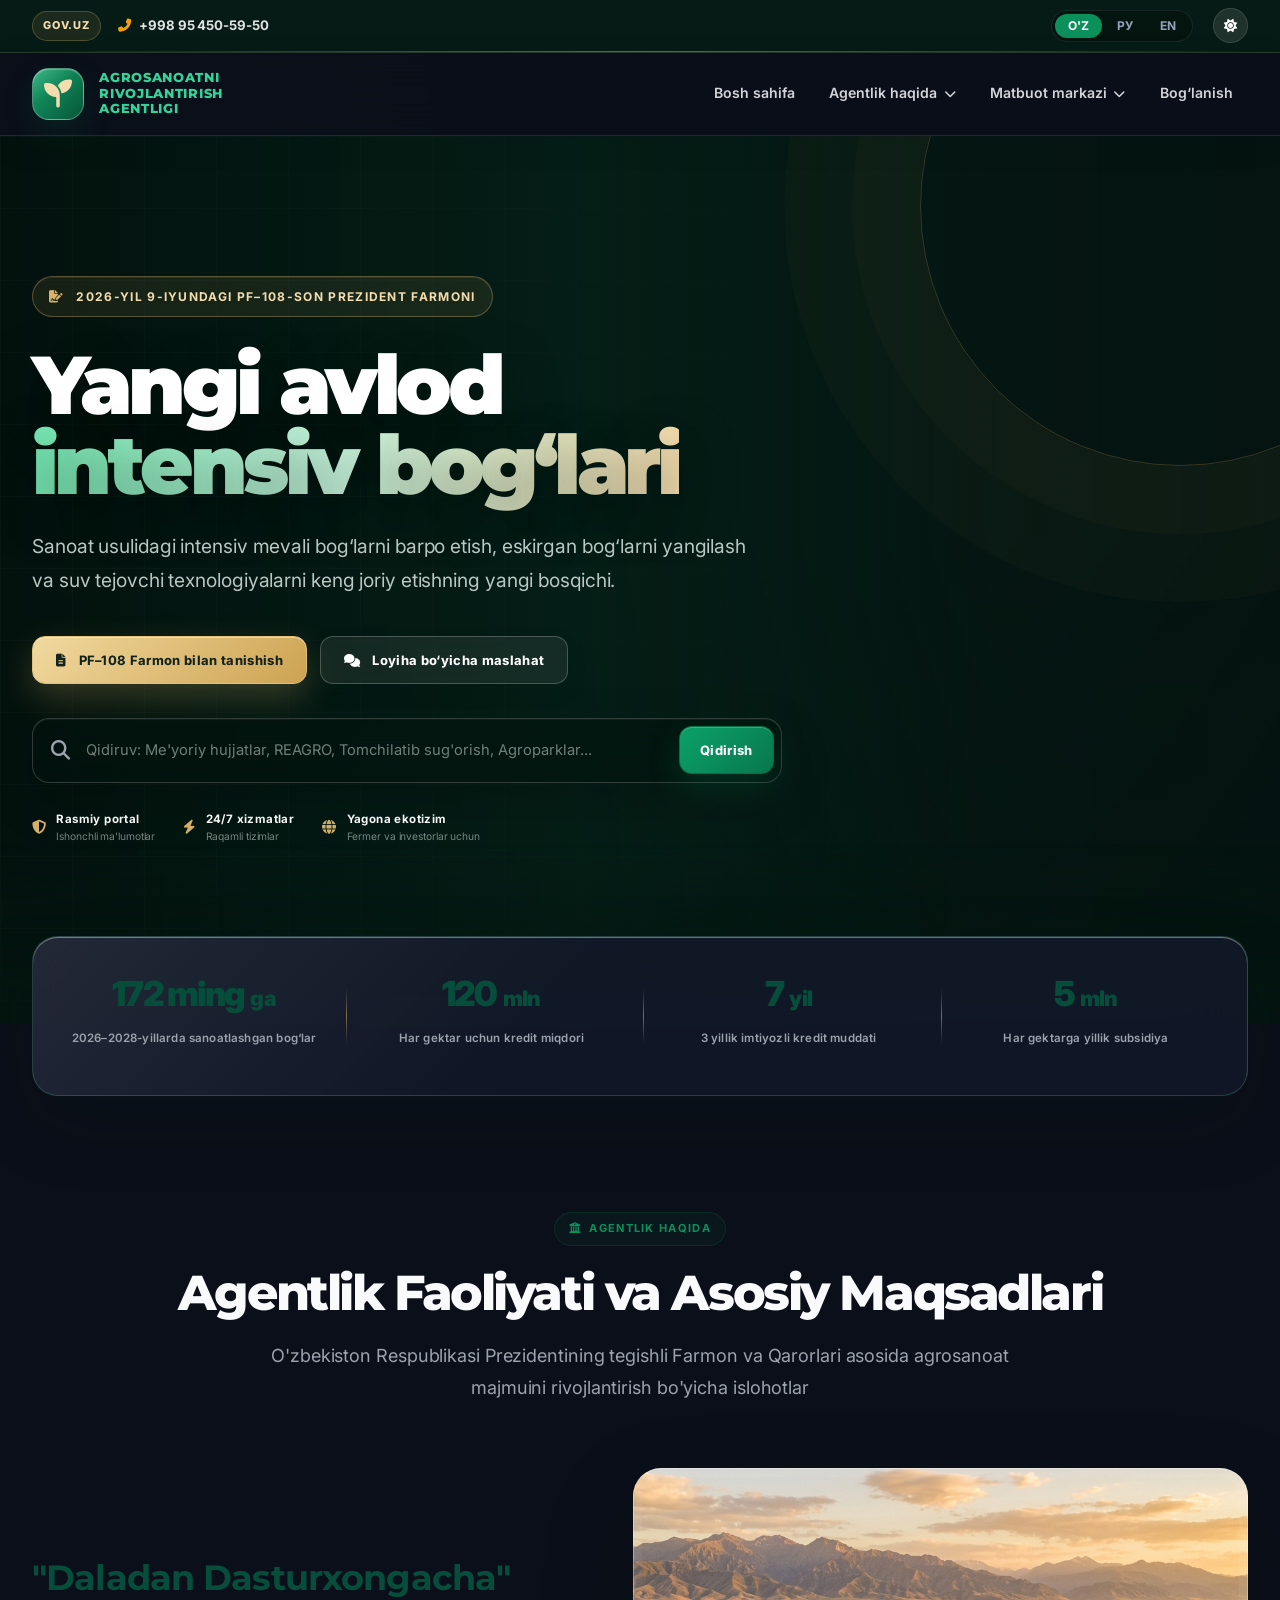
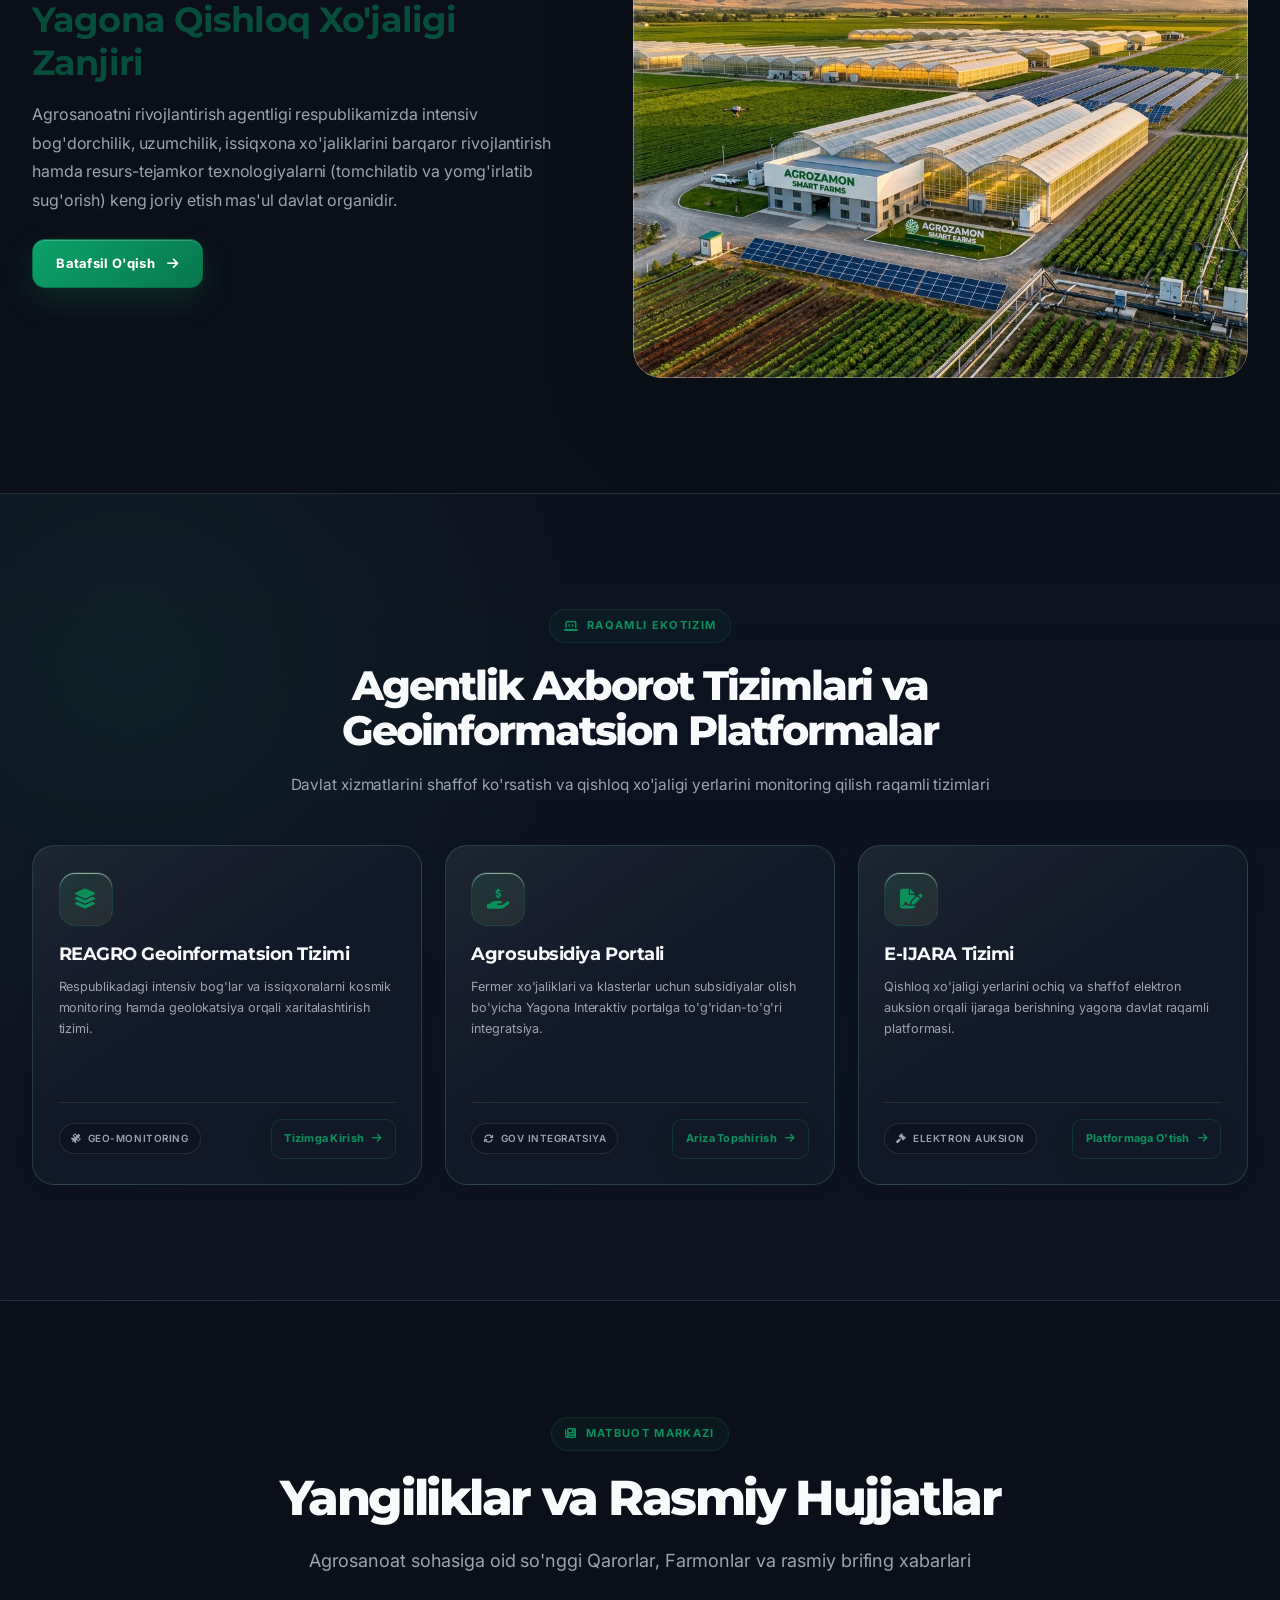
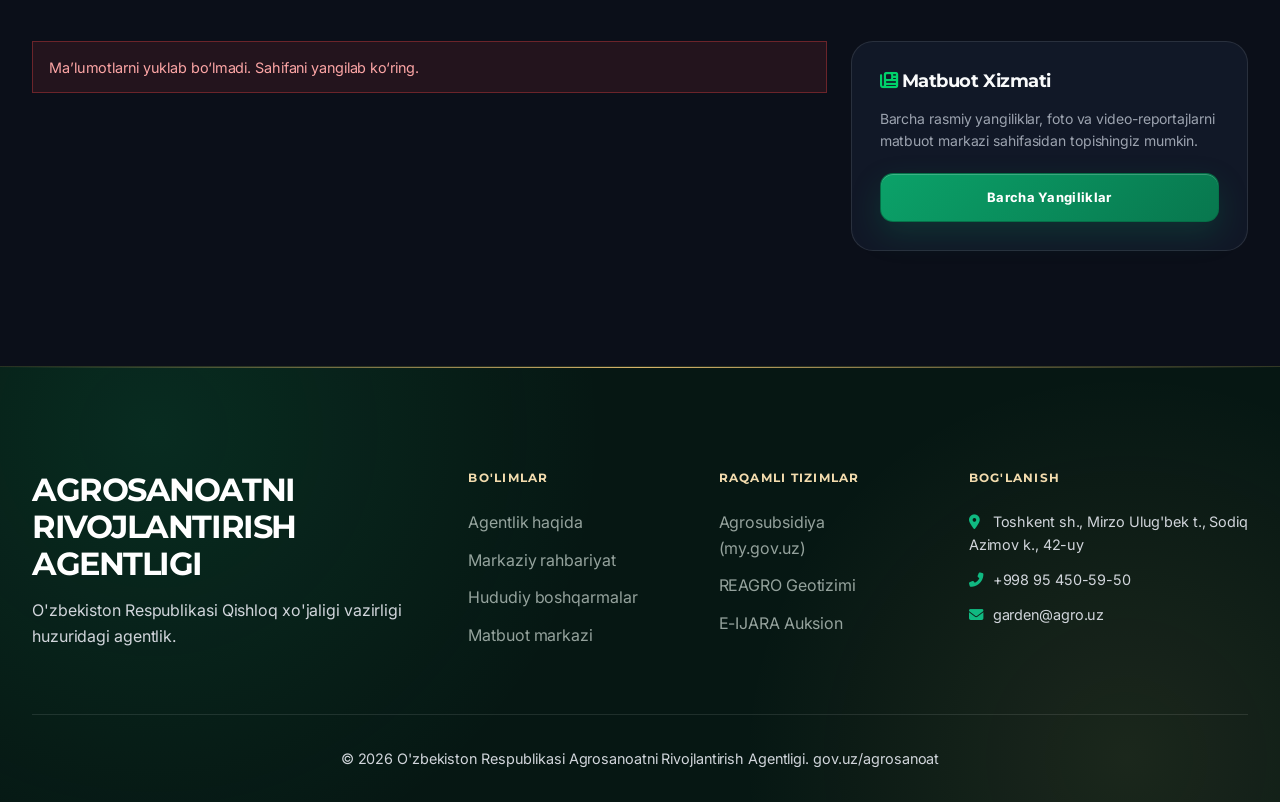
==== index.html @ 1b1086c9 "feat: agrosanoat portalini ishga tushirish" ====
<!DOCTYPE html>
<html lang="uz" data-theme="light">
<head>
  <meta charset="UTF-8">
  <meta name="viewport" content="width=device-width, initial-scale=1.0">
  <title>Agrosanoatni Rivojlantirish Agentligi | gov.uz/agrosanoat</title>
  <meta name="description" content="O'zbekiston Respublikasi Qishloq Xo'jaligi Vazirligi huzuridagi Agrosanoatni rivojlantirish agentligi rasmiy portali. Intensiv bog'dorchilik, uzumchilik, issiqxona va resurs-tejamkor texnologiyalar.">
  <link rel="icon" href="assets/favicon.svg" type="image/svg+xml">
  <link rel="preload" as="image" href="assets/pf108-intensive-orchards-hero.jpg" fetchpriority="high">
  
  <!-- Google Fonts -->
  <link rel="preconnect" href="https://fonts.googleapis.com">
  <link rel="preconnect" href="https://fonts.gstatic.com" crossorigin>
  <link href="https://fonts.googleapis.com/css2?family=Outfit:wght@400;500;600;700;800&family=Plus+Jakarta+Sans:wght@300;400;500;600;700;800&display=swap" rel="stylesheet">
  
  <!-- FontAwesome Icons -->
  <link rel="stylesheet" href="https://cdnjs.cloudflare.com/ajax/libs/font-awesome/6.4.0/css/all.min.css">
  
  <!-- Custom Styles -->
  <link rel="stylesheet" href="css/styles.css?v=10">
</head>
<body>

  <!-- GOV.UZ Ecosystem Header Bar -->
  <div class="top-bar">
    <div class="container top-bar-inner">
      <div class="top-info">
        <div class="top-info-item">
          <span class="gov-pill">GOV.UZ</span>
        </div>
        <a class="top-info-item top-phone" href="tel:+998954505950">
          <i class="fas fa-phone-alt"></i>
          <span>+998 95 450-59-50</span>
        </a>
      </div>
      <div class="top-actions">
        <div class="lang-selector">
          <button class="lang-btn active" data-lang="uz">O'Z</button>
          <button class="lang-btn" data-lang="ru">РУ</button>
          <button class="lang-btn" data-lang="en">EN</button>
        </div>
        <button class="theme-toggle-btn" id="themeToggleBtn" title="Tungi/Kungi rejim">
          <i class="fas fa-moon"></i>
        </button>
      </div>
    </div>
  </div>

  <!-- Main Navigation Header with Sub-menus -->
  <header class="main-header">
    <div class="container">
      <nav class="navbar">
        <a href="index.html" class="brand-logo">
          <div class="emblem-icon">
            <i class="fas fa-seedling"></i>
          </div>
          <div class="brand-text">
            <h1 data-i18n="agency_name">AGROSANOATNI<br>RIVOJLANTIRISH<br>AGENTLIGI</h1>
          </div>
        </a>

        <ul class="nav-menu" id="navMenu">
          <li class="nav-item"><a href="index.html" class="nav-link" data-i18n="nav_home">Bosh sahifa</a></li>

          <li class="nav-item">
            <a href="about.html" class="nav-link"><span data-i18n="nav_about">Agentlik Haqida</span> <i class="fas fa-chevron-down" style="font-size: 0.75rem;"></i></a>
            <div class="dropdown-menu">
              <a href="about.html" class="dropdown-item"><i class="fas fa-info-circle"></i> Umumiy Ma'lumot</a>
              <a href="leadership.html" class="dropdown-item"><i class="fas fa-users-cog"></i> Markaziy Rahbariyat</a>
              <a href="regions.html" class="dropdown-item"><i class="fas fa-map-marked-alt"></i> Hududiy Bo'linmalar</a>
            </div>
          </li>

          <li class="nav-item">
            <a href="news.html" class="nav-link"><span data-i18n="nav_news">Matbuot Markazi</span> <i class="fas fa-chevron-down" style="font-size: 0.75rem;"></i></a>
            <div class="dropdown-menu">
              <a href="news.html" class="dropdown-item"><i class="fas fa-newspaper"></i> Rasmiy Yangiliklar</a>
              <a href="documents.html" class="dropdown-item"><i class="fas fa-gavel"></i> Me'yoriy Hujjatlar</a>
            </div>
          </li>

          <li class="nav-item"><a href="contact.html" class="nav-link" data-i18n="nav_contact">Bog'lanish</a></li>
        </ul>

        <button class="mobile-menu-btn" id="mobileMenuBtn" type="button" aria-label="Menyuni ochish" aria-controls="navMenu" aria-expanded="false">
          <i class="fas fa-bars" aria-hidden="true"></i>
        </button>
      </nav>
    </div>
  </header>

  <!-- Hero Section -->
  <section class="hero-section" id="hero">
    <div class="hero-media" aria-hidden="true">
      <span class="hero-slide hero-slide-orchards"></span>
      <span class="hero-slide hero-slide-renewal"></span>
      <span class="hero-slide hero-slide-water"></span>
    </div>
    <div class="hero-overlay-grid"></div>
    <div class="container">
      <div class="hero-content">
        <div class="hero-badge">
          <i class="fas fa-file-signature"></i>
          <span>2026-yil 9-iyundagi PF–108-son Prezident Farmoni</span>
        </div>
        <h2 class="hero-title">
          Yangi avlod<br><span>intensiv bog‘lari</span>
        </h2>
        <p class="hero-description">
          Sanoat usulidagi intensiv mevali bog‘larni barpo etish, eskirgan bog‘larni yangilash va suv tejovchi texnologiyalarni keng joriy etishning yangi bosqichi.
        </p>

        <div class="hero-cta-group">
          <a href="https://lex.uz/uz/docs/-8259434" target="_blank" rel="noopener noreferrer" class="btn btn-accent">
            <i class="fas fa-file-lines"></i> PF–108 Farmon bilan tanishish
          </a>
          <a href="contact.html" class="btn btn-secondary">
            <i class="fas fa-comments"></i> Loyiha bo‘yicha maslahat
          </a>
        </div>

        <div class="hero-search-box">
          <i class="fas fa-search"></i>
          <input type="text" id="quickSearchInput" placeholder="Qidiruv: Me'yoriy hujjatlar, REAGRO, Tomchilatib sug'orish, Agroparklar...">
          <button class="btn btn-primary" id="quickSearchButton" type="button" style="padding: 0.6rem 1.25rem;">Qidirish</button>
        </div>

        <div class="hero-assurance" aria-label="Portal afzalliklari">
          <div class="hero-assurance-item">
            <i class="fas fa-shield-halved" aria-hidden="true"></i>
            <span><strong>Rasmiy portal</strong><small>Ishonchli ma'lumotlar</small></span>
          </div>
          <div class="hero-assurance-item">
            <i class="fas fa-bolt" aria-hidden="true"></i>
            <span><strong>24/7 xizmatlar</strong><small>Raqamli tizimlar</small></span>
          </div>
          <div class="hero-assurance-item">
            <i class="fas fa-globe" aria-hidden="true"></i>
            <span><strong>Yagona ekotizim</strong><small>Fermer va investorlar uchun</small></span>
          </div>
        </div>
      </div>
    </div>
  </section>

  <!-- Live Stats Banner -->
  <div class="container">
    <div class="stats-banner">
      <div class="stats-grid">
        <div class="stat-item">
          <div class="stat-number" aria-label="172 ming gektar"><span>172 ming</span><small>ga</small></div>
          <div class="stat-label">2026–2028-yillarda sanoatlashgan bog‘lar</div>
        </div>
        <div class="stat-item">
          <div class="stat-number" aria-label="120 million so‘m"><span>120</span><small>mln</small></div>
          <div class="stat-label">Har gektar uchun kredit miqdori</div>
        </div>
        <div class="stat-item">
          <div class="stat-number" aria-label="7 yil"><span>7</span><small>yil</small></div>
          <div class="stat-label">3 yillik imtiyozli kredit muddati</div>
        </div>
        <div class="stat-item">
          <div class="stat-number" aria-label="5 million so‘m"><span>5</span><small>mln</small></div>
          <div class="stat-label">Har gektarga yillik subsidiya</div>
        </div>
      </div>
    </div>
  </div>

  <!-- Agentlik Haqida Preview Section -->
  <section class="section" id="about">
    <div class="container">
      <div class="section-header">
        <span class="section-tag"><i class="fas fa-university"></i> Agentlik Haqida</span>
        <h2 class="section-title">Agentlik Faoliyati va Asosiy Maqsadlari</h2>
        <p class="section-subtitle">O'zbekiston Respublikasi Prezidentining tegishli Farmon va Qarorlari asosida agrosanoat majmuini rivojlantirish bo'yicha islohotlar</p>
      </div>

      <div class="about-preview-grid">
        <div class="about-preview-copy">
          <h3 style="font-size: 1.5rem; margin-bottom: 1rem; color: var(--primary-800);">"Daladan Dasturxongacha" Yagona Qishloq Xo'jaligi Zanjiri</h3>
          <p style="color: var(--text-muted); line-height: 1.8; margin-bottom: 1.25rem;">
            Agrosanoatni rivojlantirish agentligi respublikamizda intensiv bog'dorchilik, uzumchilik, issiqxona xo'jaliklarini barqaror rivojlantirish hamda resurs-tejamkor texnologiyalarni (tomchilatib va yomg'irlatib sug'orish) keng joriy etish mas'ul davlat organidir.
          </p>
          <div style="margin-top: 1.5rem;">
            <a href="about.html" class="btn btn-primary">Batafsil O'qish <i class="fas fa-arrow-right"></i></a>
          </div>
        </div>

        <div class="about-preview-media">
          <img src="assets/hero_agri.jpg" alt="Agrosanoatni rivojlantirish agentligi" style="width: 100%; height: 360px; object-fit: cover;">
        </div>
      </div>
    </div>
  </section>

  <!-- Digital Platforms Ecosystem -->
  <section class="section section-bg-alt" id="platforms">
    <div class="container">
      <div class="section-header">
        <span class="section-tag"><i class="fas fa-laptop-code"></i> Raqamli Ekotizim</span>
        <h2 class="section-title">Agentlik Axborot Tizimlari va Geoinformatsion Platformalar</h2>
        <p class="section-subtitle">Davlat xizmatlarini shaffof ko'rsatish va qishloq xo'jaligi yerlarini monitoring qilish raqamli tizimlari</p>
      </div>

      <div class="services-grid">
        <div class="service-card">
          <div class="service-icon"><i class="fas fa-layer-group"></i></div>
          <h3 class="service-title">REAGRO Geoinformatsion Tizimi</h3>
          <p class="service-text">Respublikadagi intensiv bog'lar va issiqxonalarni kosmik monitoring hamda geolokatsiya orqali xaritalashtirish tizimi.</p>
          <div class="service-meta">
            <span class="subsidy-badge"><i class="fas fa-satellite"></i> Geo-Monitoring</span>
            <a href="https://gov.uz" target="_blank" rel="noopener noreferrer" class="btn btn-outline">Tizimga Kirish <i class="fas fa-arrow-right"></i></a>
          </div>
        </div>

        <div class="service-card">
          <div class="service-icon"><i class="fas fa-hand-holding-usd"></i></div>
          <h3 class="service-title">Agrosubsidiya Portali</h3>
          <p class="service-text">Fermer xo'jaliklari va klasterlar uchun subsidiyalar olish bo'yicha Yagona Interaktiv portalga to'g'ridan-to'g'ri integratsiya.</p>
          <div class="service-meta">
            <span class="subsidy-badge"><i class="fas fa-sync"></i> Gov Integratsiya</span>
            <a href="https://my.gov.uz" target="_blank" rel="noopener noreferrer" class="btn btn-outline">Ariza Topshirish <i class="fas fa-arrow-right"></i></a>
          </div>
        </div>

        <div class="service-card">
          <div class="service-icon"><i class="fas fa-file-signature"></i></div>
          <h3 class="service-title">E-IJARA Tizimi</h3>
          <p class="service-text">Qishloq xo'jaligi yerlarini ochiq va shaffof elektron auksion orqali ijaraga berishning yagona davlat raqamli platformasi.</p>
          <div class="service-meta">
            <span class="subsidy-badge"><i class="fas fa-gavel"></i> Elektron Auksion</span>
            <a href="https://e-ijara.uz" target="_blank" rel="noopener noreferrer" class="btn btn-outline">Platformaga O'tish <i class="fas fa-arrow-right"></i></a>
          </div>
        </div>
      </div>
    </div>
  </section>

  <!-- News Section -->
  <section class="section" id="news">
    <div class="container">
      <div class="section-header">
        <span class="section-tag"><i class="fas fa-newspaper"></i> Matbuot Markazi</span>
        <h2 class="section-title">Yangiliklar va Rasmiy Hujjatlar</h2>
        <p class="section-subtitle">Agrosanoat sohasiga oid so'nggi Qarorlar, Farmonlar va rasmiy brifing xabarlari</p>
      </div>

      <div class="news-layout">
        <div id="homeNewsList">
          <p class="status-message">Yangiliklar yuklanmoqda…</p>
        </div>

        <div>
          <div style="background: var(--bg-card); border: 1px solid var(--border-color); border-radius: var(--radius-lg); padding: 1.75rem;">
            <h3 style="font-size: 1.15rem; margin-bottom: 1rem;"><i class="fas fa-newspaper" style="color: var(--primary-600);"></i> Matbuot Xizmati</h3>
            <p style="font-size: 0.875rem; color: var(--text-muted); margin-bottom: 1.25rem;">Barcha rasmiy yangiliklar, foto va video-reportajlarni matbuot markazi sahifasidan topishingiz mumkin.</p>
            <a href="news.html" class="btn btn-primary" style="width: 100%;">Barcha Yangiliklar</a>
          </div>
        </div>
      </div>
    </div>
  </section>

  <!-- Footer -->
  <footer class="main-footer">
    <div class="container">
      <div class="footer-grid">
        <div class="footer-brand">
          <h2>AGROSANOATNI RIVOJLANTIRISH AGENTLIGI</h2>
          <p>O'zbekiston Respublikasi Qishloq xo'jaligi vazirligi huzuridagi agentlik.</p>
        </div>
        <div>
          <h4 class="footer-title">Bo'limlar</h4>
          <div class="footer-links">
            <a href="about.html">Agentlik haqida</a>
            <a href="leadership.html">Markaziy rahbariyat</a>
            <a href="regions.html">Hududiy boshqarmalar</a>
            <a href="news.html">Matbuot markazi</a>
          </div>
        </div>
        <div>
          <h4 class="footer-title">Raqamli Tizimlar</h4>
          <div class="footer-links">
            <a href="https://my.gov.uz" target="_blank" rel="noopener noreferrer">Agrosubsidiya (my.gov.uz)</a>
            <a href="index.html#platforms">REAGRO Geotizimi</a>
            <a href="https://e-ijara.uz" target="_blank" rel="noopener noreferrer">E-IJARA Auksion</a>
          </div>
        </div>
        <div>
          <h4 class="footer-title">Bog'lanish</h4>
          <div style="display: flex; flex-direction: column; gap: 0.75rem; font-size: 0.9rem; color: var(--slate-300);">
            <p><i class="fas fa-map-marker-alt" style="color: var(--primary-500); width: 20px;"></i> Toshkent sh., Mirzo Ulug'bek t., Sodiq Azimov k., 42-uy</p>
            <p><i class="fas fa-phone-alt" style="color: var(--primary-500); width: 20px;"></i> +998 95 450-59-50</p>
            <p><i class="fas fa-envelope" style="color: var(--primary-500); width: 20px;"></i> garden@agro.uz</p>
          </div>
        </div>
      </div>
      <div class="footer-bottom">
        <p>&copy; 2026 O'zbekiston Respublikasi Agrosanoatni Rivojlantirish Agentligi. gov.uz/agrosanoat</p>
      </div>
    </div>
  </footer>

  <script src="js/app.js"></script>
</body>
</html>
---- css/styles.css ----
/* ==========================================================================
   AGROSANOATNI RIVOJLANTIRISH AGENTLIGI - PREMIUM DESIGN SYSTEM
   ========================================================================== */

@import url('https://fonts.googleapis.com/css2?family=Montserrat:wght@400;500;600;700;800;900&family=Inter:wght@300;400;500;600;700&display=swap');

:root {
  /* High-Tech Premium Color Palette */
  --primary-900: #022c22;
  --primary-800: #064e3b;
  --primary-700: #00b057;
  --primary-600: #00d26a; /* Electric Emerald */
  --primary-500: #10b981;
  --primary-400: #34d399;
  --primary-100: #d1fae5;
  --primary-50: #ecfdf5;

  --accent-gold: #fbbf24;
  --accent-amber: #f59e0b;
  --accent-yellow: #fbbf24;
  --accent-light: #fef3c7;

  --slate-900: #0B0F19; /* Deep tech background */
  --slate-800: #111827; /* Cards */
  --slate-700: #1F2937;
  --slate-600: #374151;
  --slate-500: #4B5563;
  --slate-400: #9CA3AF;
  --slate-300: #D1D5DB;
  --slate-200: #E5E7EB;
  --slate-100: #F3F4F6;
  --slate-50: #F9FAFB;

  /* Theme Variables (Forced Dark Tech) */
  --bg-body: var(--slate-900);
  --bg-card: var(--slate-800);
  --bg-card-hover: var(--slate-700);
  --bg-header: rgba(11, 15, 25, 0.95);
  --bg-secondary: #0d1321;
  --bg-glass: rgba(17, 24, 39, 0.8);
  --bg-glass-heavy: rgba(17, 24, 39, 0.95);

  --text-main: #F9FAFB;
  --text-muted: #9CA3AF;
  --text-inverse: #0B0F19;

  --border-color: rgba(255, 255, 255, 0.1);
  --border-light: rgba(255, 255, 255, 0.15);
  --border-focus: var(--primary-600);

  /* Tech Shadows (Sharp) */
  --shadow-sm: 0 1px 2px rgba(0, 0, 0, 0.5);
  --shadow-md: 0 4px 6px rgba(0, 0, 0, 0.5);
  --shadow-lg: 0 10px 15px -3px rgba(0, 0, 0, 0.7);
  --shadow-xl: 0 20px 25px -5px rgba(0, 0, 0, 0.8);
  --shadow-glow: 0 0 15px rgba(0, 210, 106, 0.3);
  --shadow-glow-amber: 0 0 15px rgba(245, 158, 11, 0.3);

  /* Sharp Tech Radii */
  --radius-sm: 0px;
  --radius-md: 2px;
  --radius-lg: 4px;
  --radius-xl: 6px;
  --radius-full: 4px; /* Remove bubbles */

  /* Typography */
  --font-main: 'Inter', -apple-system, BlinkMacSystemFont, sans-serif;
  --font-heading: 'Montserrat', sans-serif;

  /* Sharp Transitions */
  --transition-fast: all 0.15s cubic-bezier(0.4, 0, 0.2, 1);
  --transition-normal: all 0.3s cubic-bezier(0.16, 1, 0.3, 1);
  --transition-slow: all 0.5s cubic-bezier(0.16, 1, 0.3, 1);
}

[data-theme="light"] {
  --bg-body: #f5f8f7;
  --bg-card: #ffffff;
  --bg-card-hover: #eef7f2;
  --bg-header: rgba(255, 255, 255, 0.96);
  --bg-secondary: #edf4f1;
  --bg-glass: rgba(255, 255, 255, 0.86);
  --bg-glass-heavy: rgba(255, 255, 255, 0.97);
  --text-main: #13221c;
  --text-muted: #52655c;
  --text-inverse: #ffffff;
  --border-color: rgba(2, 44, 34, 0.13);
  --border-light: rgba(2, 44, 34, 0.18);
  --shadow-sm: 0 1px 2px rgba(2, 44, 34, 0.08);
  --shadow-md: 0 8px 18px rgba(2, 44, 34, 0.1);
  --shadow-lg: 0 14px 30px rgba(2, 44, 34, 0.13);
  --shadow-xl: 0 24px 50px rgba(2, 44, 34, 0.16);
}

/* Base Styles */
*, *::before, *::after {
  box-sizing: border-box;
  margin: 0;
  padding: 0;
}

html {
  scroll-behavior: smooth;
  font-size: 16px;
}

body {
  font-family: var(--font-main);
  background-color: var(--bg-body);
  color: var(--text-main);
  line-height: 1.6;
  overflow-x: hidden;
  background-image: linear-gradient(rgba(255, 255, 255, 0.02) 1px, transparent 1px),
  linear-gradient(90deg, rgba(255, 255, 255, 0.02) 1px, transparent 1px);
  background-size: 50px 50px;
  background-attachment: fixed;
}

a {
  color: inherit;
  text-decoration: none;
  transition: var(--transition-fast);
}

button {
  font-family: inherit;
  cursor: pointer;
  border: none;
  background: none;
}

button:disabled {
  cursor: not-allowed;
  opacity: 0.6;
}

[hidden] { display: none !important; }

ul { list-style: none; }
img { max-width: 100%; height: auto; display: block; }

.container {
  width: 100%;
  max-width: 1280px;
  margin: 0 auto;
  padding: 0 1.5rem;
  position: relative;
  z-index: 2;
}

/* Typography Hierarchy */
h1, h2, h3, h4, h5, h6 {
  font-family: var(--font-heading);
  font-weight: 700;
  line-height: 1.2;
  color: var(--text-main);
  letter-spacing: 0.02em;
  text-transform: uppercase;
}

.section-tag {
  display: inline-flex;
  align-items: center;
  gap: 0.5rem;
  padding: 0.4rem 1.2rem;
  background: transparent;
  color: var(--primary-600);
  border: 1px solid var(--primary-600);
  border-radius: var(--radius-md);
  font-size: 0.8rem;
  font-weight: 700;
  text-transform: uppercase;
  letter-spacing: 0.15em;
  margin-bottom: 1.25rem;
}

.section-title {
  font-size: clamp(2rem, 4vw, 3rem);
  font-weight: 800;
  letter-spacing: 0.02em;
  margin-bottom: 1.25rem;
  color: var(--text-main);
  text-transform: uppercase;
}

.section-subtitle {
  font-size: 1.15rem;
  color: var(--text-muted);
  max-width: 680px;
  margin: 0 auto;
  font-weight: 400;
}

/* Premium Buttons */
.btn {
  display: inline-flex;
  align-items: center;
  justify-content: center;
  gap: 0.75rem;
  padding: 0.875rem 2rem;
  font-weight: 600;
  font-size: 0.95rem;
  font-family: var(--font-heading);
  text-transform: uppercase;
  letter-spacing: 0.05em;
  border-radius: var(--radius-md);
  transition: var(--transition-fast);
  white-space: nowrap;
  letter-spacing: 0.01em;
  position: relative;
  overflow: hidden;
}

.btn::after {
  content: '';
  position: absolute;
  inset: 0;
  background: rgba(255,255,255,0.05);
  opacity: 0;
  transition: var(--transition-fast);
}

.btn:hover::after { opacity: 1; }

.btn-primary {
  background: rgba(0, 210, 106, 0.1);
  color: var(--primary-600);
  border: 1px solid var(--primary-600);
  box-shadow: inset 0 0 10px rgba(0, 210, 106, 0.1);
}

.btn-primary:hover {
  background: var(--primary-600);
  color: #0B0F19;
  box-shadow: 0 0 15px rgba(0, 210, 106, 0.4);
}

.btn-secondary {
  background: rgba(255, 255, 255, 0.05);
  color: var(--text-main);
  border: 1px solid rgba(255, 255, 255, 0.2);
}

.btn-secondary:hover {
  background: rgba(255, 255, 255, 0.1);
  border-color: #ffffff;
}

.btn-accent {
  background: transparent;
  color: var(--accent-amber);
  border: 1px solid var(--accent-amber);
}

.btn-accent:hover {
  background: var(--accent-amber);
  color: #0B0F19;
  box-shadow: 0 0 15px rgba(245, 158, 11, 0.4);
}

/* Glassmorphism Utilities */
.glass-panel {
  background: var(--bg-glass);
  backdrop-filter: blur(20px);
  -webkit-backdrop-filter: blur(20px);
  border: 1px solid var(--border-light);
  box-shadow: var(--shadow-lg);
}

/* Top Bar */
.top-bar {
  background: var(--primary-900);
  color: #e2e8f0;
  font-size: 0.825rem;
  padding: 0.6rem 0;
  border-bottom: 1px solid rgba(255, 255, 255, 0.05);
}

.top-bar-inner {
  display: flex;
  justify-content: space-between;
  align-items: center;
  gap: 1rem;
}

.top-info {
  display: flex;
  align-items: center;
  gap: 1.5rem;
}

.top-info-item {
  display: flex;
  align-items: center;
  gap: 0.5rem;
}

.top-info-item i { color: var(--accent-amber); }

.top-actions {
  display: flex;
  align-items: center;
  gap: 1.25rem;
}

.lang-selector {
  display: flex;
  align-items: center;
  background: rgba(0, 0, 0, 0.2);
  border-radius: var(--radius-md);
  padding: 3px;
}

.lang-btn {
  padding: 0.3rem 0.8rem;
  font-size: 0.75rem;
  font-weight: 700;
  color: #94a3b8;
  border-radius: var(--radius-md);
  transition: var(--transition-fast);
}

.lang-btn.active, .lang-btn:hover {
  background: var(--primary-500);
  color: #ffffff;
}

.theme-toggle-btn {
  display: flex;
  align-items: center;
  justify-content: center;
  width: 32px;
  height: 32px;
  border-radius: var(--radius-md);
  background: rgba(255, 255, 255, 0.1);
  color: #ffffff;
  transition: var(--transition-fast);
}

.theme-toggle-btn:hover { background: rgba(255, 255, 255, 0.2); transform: rotate(15deg); }

/* Main Header */
.main-header {
  position: sticky;
  top: 0;
  z-index: 1000;
  background: var(--bg-header);
  backdrop-filter: blur(20px);
  -webkit-backdrop-filter: blur(20px);
  border-bottom: 1px solid var(--border-color);
  transition: var(--transition-normal);
}

.nav-bar {
  position: sticky;
  top: 0;
  z-index: 1000;
  background: var(--bg-header);
  border-bottom: 1px solid var(--border-color);
}

.nav-bar nav { padding: 1rem 0; }
.logo {
  display: flex;
  align-items: center;
  gap: 0.85rem;
}
.logo > i {
  width: 46px;
  height: 46px;
  display: grid;
  place-items: center;
  color: var(--accent-amber);
  background: linear-gradient(135deg, var(--primary-600), var(--primary-900));
  border: 1px solid rgba(255,255,255,0.18);
  font-size: 1.25rem;
}
.logo h1 { color: var(--primary-400); font-size: 0.85rem; line-height: 1; }
.logo span { color: var(--text-muted); font-size: 0.7rem; font-weight: 700; letter-spacing: 0.12em; }

.navbar {
  display: flex;
  align-items: center;
  justify-content: space-between;
  padding: 1rem 0;
}

.brand-logo {
  display: flex;
  align-items: center;
  gap: 1.25rem;
  group: hover;
}

.emblem-icon {
  width: 54px;
  height: 54px;
  background: linear-gradient(135deg, var(--primary-600), var(--primary-900));
  border-radius: 16px;
  display: flex;
  align-items: center;
  justify-content: center;
  color: var(--accent-amber);
  font-size: 1.75rem;
  box-shadow: var(--shadow-glow);
  border: 1px solid rgba(255, 255, 255, 0.2);
  transition: var(--transition-normal);
}

.brand-logo:hover .emblem-icon {
  transform: rotate(-5deg) scale(1.05);
  box-shadow: 0 0 40px rgba(16, 185, 129, 0.4);
}

.brand-text h1 {
  font-size: 0.95rem;
  font-weight: 800;
  line-height: 1.1;
  color: var(--primary-800);
  letter-spacing: -0.01em;
  transition: var(--transition-fast);
}

[data-theme="dark"] .brand-text h1 { color: var(--primary-400); }

.nav-menu {
  display: flex;
  align-items: center;
  gap: 1.5rem;
}

.mobile-menu-btn {
  display: none;
  align-items: center;
  justify-content: center;
  width: 44px;
  height: 44px;
  color: var(--text-main);
  border: 1px solid var(--border-color);
  background: var(--bg-secondary);
  font-size: 1.15rem;
  position: relative;
  z-index: 1200;
}

.nav-item { position: relative; }

.nav-link {
  font-family: var(--font-heading);
  font-weight: 600;
  font-size: 0.95rem;
  color: var(--text-main);
  padding: 0.5rem;
  display: flex;
  align-items: center;
  gap: 0.4rem;
  transition: var(--transition-fast);
  opacity: 0.8;
}

.nav-link:hover {
  color: var(--primary-600);
  opacity: 1;
}

/* Dropdown */
.dropdown-menu {
  position: absolute;
  top: calc(100% + 10px);
  left: 50%;
  transform: translateX(-50%) translateY(10px) scale(0.95);
  min-width: 240px;
  background: var(--bg-glass-heavy);
  backdrop-filter: blur(24px);
  border: 1px solid var(--border-color);
  border-radius: var(--radius-md);
  box-shadow: var(--shadow-xl);
  padding: 0.75rem;
  opacity: 0;
  visibility: hidden;
  transition: var(--transition-normal);
  z-index: 1100;
  transform-origin: top;
}

.nav-item:hover .dropdown-menu {
  opacity: 1;
  visibility: visible;
  transform: translateX(-50%) translateY(0) scale(1);
}

.dropdown-item {
  display: flex;
  align-items: center;
  gap: 0.75rem;
  padding: 0.75rem 1rem;
  font-size: 0.9rem;
  font-weight: 600;
  color: var(--text-main);
  border-radius: var(--radius-md);
  transition: var(--transition-fast);
}

.dropdown-item i {
  color: var(--primary-500);
  font-size: 1.1rem;
  transition: var(--transition-fast);
}

.dropdown-item:hover {
  background: var(--bg-secondary);
  color: var(--primary-700);
  transform: translateX(5px);
}

.dropdown-item:hover i {
  transform: scale(1.2);
}

/* Hero Section */
.hero-section {
  position: relative;
  min-height: 90vh;
  display: flex;
  align-items: center;
  background: url('../assets/hero_agri.jpg') center/cover no-repeat;
  color: #ffffff;
  padding: 8rem 0 10rem;
  overflow: hidden;
  border-bottom: 1px solid var(--border-color);
}

.hero-overlay-grid {
  position: absolute;
  inset: 0;
  background: linear-gradient(90deg, rgba(11, 15, 25, 0.98) 0%, rgba(11, 15, 25, 0.8) 100%);
}

.hero-content {
  position: relative;
  z-index: 10;
  max-width: 900px;
  text-align: left;
  margin: 0;
  display: flex;
  flex-direction: column;
  align-items: flex-start;
}

.hero-badge {
  display: inline-flex;
  align-items: center;
  gap: 0.75rem;
  padding: 0.5rem 1rem;
  background: rgba(0, 210, 106, 0.05);
  border: 1px solid var(--primary-600);
  border-radius: var(--radius-sm);
  font-size: 0.75rem;
  font-weight: 700;
  text-transform: uppercase;
  letter-spacing: 0.15em;
  color: var(--primary-600);
  margin-bottom: 2rem;
}

.hero-badge i { color: var(--primary-600); }

.hero-title {
  font-size: clamp(3rem, 6vw, 5rem);
  font-weight: 900;
  line-height: 1.05;
  color: #ffffff;
  margin-bottom: 1.5rem;
  letter-spacing: 0.02em;
  text-transform: uppercase;
}

.hero-title span {
  color: var(--primary-600);
}

.hero-description {
  font-size: clamp(1.1rem, 2vw, 1.25rem);
  color: var(--slate-300);
  margin-bottom: 3.5rem;
  line-height: 1.7;
  max-width: 700px;
  font-weight: 400;
}

.hero-cta-group {
  display: flex;
  align-items: center;
  gap: 1.5rem;
  flex-wrap: wrap;
}

.hero-search-box {
  margin-top: 4rem;
  background: rgba(11, 15, 25, 0.6);
  border: 1px solid rgba(255, 255, 255, 0.1);
  padding: 0.5rem 0.5rem 0.5rem 1.5rem;
  border-radius: var(--radius-md);
  display: flex;
  align-items: center;
  gap: 1rem;
  width: 100%;
  max-width: 680px;
  transition: var(--transition-fast);
}

.hero-search-box:focus-within {
  border-color: var(--primary-600);
  background: rgba(11, 15, 25, 0.9);
}

.hero-search-box i { color: var(--slate-400); font-size: 1.2rem; }
.hero-search-box input {
  flex: 1;
  background: none;
  border: none;
  outline: none;
  color: #ffffff;
  font-size: 1.05rem;
  font-family: var(--font-main);
}
.hero-search-box input::placeholder { color: var(--slate-500); }

.status-message {
  padding: 0.85rem 1rem;
  color: var(--text-muted);
  border: 1px solid transparent;
  font-size: 0.9rem;
}

.status-success {
  color: #6ee7b7;
  background: rgba(16, 185, 129, 0.1);
  border-color: rgba(16, 185, 129, 0.35);
}

.status-error {
  color: #fca5a5;
  background: rgba(239, 68, 68, 0.1);
  border-color: rgba(239, 68, 68, 0.35);
}

.form-honeypot {
  position: absolute !important;
  width: 1px !important;
  height: 1px !important;
  overflow: hidden !important;
  clip: rect(0 0 0 0) !important;
  clip-path: inset(50%) !important;
  white-space: nowrap !important;
}

.news-excerpt {
  color: var(--text-muted);
  font-size: 0.9rem;
  margin-bottom: 1rem;
}

.news-more { align-self: flex-start; }

.leader-description {
  text-align: left;
  color: var(--text-muted);
  font-size: 0.9rem;
  margin-bottom: 1.25rem;
}

/* Stats Live Bar */
.stats-banner {
  background: var(--bg-glass-heavy);
  backdrop-filter: blur(30px);
  -webkit-backdrop-filter: blur(30px);
  border: 1px solid var(--border-light);
  margin-top: -5rem;
  position: relative;
  z-index: 20;
  border-radius: var(--radius-md);
  box-shadow: var(--shadow-xl);
  padding: 3rem 2rem;
}

.stats-grid {
  display: grid;
  grid-template-columns: repeat(4, 1fr);
  gap: 2rem;
  text-align: center;
}

.stat-item { position: relative; }
.stat-item:not(:last-child)::after {
  content: '';
  position: absolute;
  right: -1rem;
  top: 20%;
  height: 60%;
  width: 1px;
  background: var(--border-color);
}

.stat-number {
  font-size: 3.5rem;
  font-weight: 900;
  color: var(--text-main);
  letter-spacing: -0.05em;
  margin-bottom: 0.5rem;
}

.stat-label {
  font-size: 0.95rem;
  color: var(--text-muted);
  font-weight: 600;
}

/* Sections */
.section { padding: 8rem 0; position: relative; }
.section-bg-alt { background-color: var(--bg-secondary); }
.section-header { text-align: center; max-width: 800px; margin: 0 auto 4rem; }

/* Service Cards */
.services-grid {
  display: grid;
  grid-template-columns: repeat(auto-fit, minmax(350px, 1fr));
  gap: 2.5rem;
}

.service-card {
  background: linear-gradient(180deg, var(--slate-800) 0%, rgba(17,24,39,0.4) 100%);
  border: 1px solid rgba(255, 255, 255, 0.05);
  border-radius: var(--radius-md);
  padding: 2.5rem;
  transition: var(--transition-fast);
  display: flex;
  flex-direction: column;
  position: relative;
  overflow: hidden;
}

.service-card::before {
  content: '';
  position: absolute;
  top: 0; left: 0; width: 100%; height: 2px;
  background: var(--primary-600);
  opacity: 0;
  transition: var(--transition-fast);
}

.service-card:hover {
  background: linear-gradient(180deg, rgba(31,41,55,1) 0%, rgba(17,24,39,0.6) 100%);
  border-color: rgba(0, 210, 106, 0.3);
  box-shadow: 0 10px 30px rgba(0, 0, 0, 0.5);
}

.service-card:hover::before { opacity: 1; }

.service-icon {
  width: 48px;
  height: 48px;
  background: transparent;
  color: var(--slate-400);
  border: 1px solid rgba(255,255,255,0.1);
  border-radius: var(--radius-sm);
  display: flex;
  align-items: center;
  justify-content: center;
  font-size: 1.5rem;
  margin-bottom: 1.5rem;
  transition: var(--transition-fast);
}

.service-card:hover .service-icon {
  color: var(--primary-600);
  border-color: var(--primary-600);
  box-shadow: inset 0 0 15px rgba(0, 210, 106, 0.1);
}

.service-title {
  font-size: 1.25rem;
  letter-spacing: 0.05em;
  margin-bottom: 1rem;
  color: var(--text-main);
}

.service-text {
  color: var(--slate-400);
  font-size: 0.95rem;
  line-height: 1.7;
  margin-bottom: 2rem;
  flex: 1;
}

.service-meta {
  display: flex;
  align-items: center;
  justify-content: space-between;
  padding-top: 1.5rem;
  border-top: 1px solid rgba(255, 255, 255, 0.05);
}

.subsidy-badge {
  display: inline-flex;
  align-items: center;
  gap: 0.4rem;
  font-size: 0.75rem;
  font-weight: 600;
  color: var(--slate-300);
  background: rgba(255,255,255,0.05);
  border: 1px solid rgba(255,255,255,0.1);
  padding: 0.25rem 0.6rem;
  border-radius: var(--radius-sm);
  text-transform: uppercase;
  letter-spacing: 0.05em;
}

.btn-outline {
  display: inline-flex;
  align-items: center;
  gap: 0.5rem;
  background: transparent;
  color: var(--slate-300);
  border: 1px solid rgba(255, 255, 255, 0.2);
  padding: 0.4rem 0.9rem;
  font-size: 0.8rem;
  font-weight: 600;
  text-transform: uppercase;
  border-radius: var(--radius-sm);
  transition: var(--transition-fast);
}

.btn-outline:hover {
  border-color: var(--primary-600);
  color: var(--primary-600);
}

.btn-outline {
  display: inline-flex;
  align-items: center;
  gap: 0.5rem;
  background: transparent;
  color: var(--slate-300);
  border: 1px solid rgba(255, 255, 255, 0.2);
  padding: 0.4rem 0.9rem;
  font-size: 0.8rem;
  font-weight: 600;
  text-transform: uppercase;
  border-radius: var(--radius-sm);
  transition: var(--transition-fast);
}

.btn-outline:hover {
  border-color: var(--primary-600);
  color: var(--primary-600);
}

/* Regional Layout */
.regional-layout {
  display: grid;
  grid-template-columns: 1fr 1fr;
  gap: 3rem;
  align-items: start;
}

.region-list {
  display: flex;
  flex-direction: column;
  gap: 0.5rem;
}
.region-btn {
  padding: 1rem 1.5rem;
  background: var(--bg-secondary);
  border: 1px solid rgba(255, 255, 255, 0.05);
  border-radius: var(--radius-sm);
  text-align: left;
  font-weight: 600;
  color: var(--slate-400);
  display: flex;
  align-items: center;
  justify-content: space-between;
  transition: var(--transition-fast);
  cursor: pointer;
  margin-bottom: 0.5rem;
}
.region-btn:hover, .region-btn.active {
  background: rgba(255, 255, 255, 0.05);
  border-color: rgba(255,255,255,0.2);
  color: #ffffff;
}


.region-btn {
  padding: 1rem 1.5rem;
  background: var(--bg-card);
  border: 1px solid var(--border-color);
  border-radius: var(--radius-md);
  text-align: left;
  font-weight: 600;
  color: var(--text-main);
  display: flex;
  align-items: center;
  justify-content: space-between;
  transition: var(--transition-fast);
  box-shadow: var(--shadow-sm);
}

.region-btn:hover, .region-btn.active {
  background: var(--primary-50);
  border-color: var(--primary-500);
  color: var(--primary-800);
  
  box-shadow: var(--shadow-md);
}

.region-detail-card {
  background: var(--bg-glass-heavy);
  backdrop-filter: blur(20px);
  border: 1px solid var(--border-light);
  border-radius: var(--radius-md);
  padding: 3rem;
  box-shadow: var(--shadow-lg);
}

.office-header {
  border-bottom: 1px solid var(--border-color);
  padding-bottom: 1.5rem;
  margin-bottom: 2rem;
}

.office-info-item {
  display: flex;
  gap: 1.25rem;
  align-items: flex-start;
  margin-bottom: 1.5rem;
}

.office-info-item i {
  color: var(--primary-600);
  font-size: 1.5rem;
  background: var(--primary-50);
  padding: 1rem;
  border-radius: var(--radius-md);
}

/* News Cards */
.news-layout {
  display: grid;
  grid-template-columns: 2fr 1fr;
  gap: 3rem;
}


.news-card {
  display: flex;
  gap: 2rem;
  background: linear-gradient(90deg, var(--slate-800) 0%, rgba(17,24,39,0.4) 100%);
  border: 1px solid rgba(255, 255, 255, 0.05);
  border-radius: var(--radius-md);
  padding: 1.5rem;
  margin-bottom: 2rem;
  transition: var(--transition-fast);
}
.news-card:hover {
  background: rgba(31,41,55,1);
  border-color: rgba(0, 210, 106, 0.3);
  box-shadow: 0 5px 20px rgba(0, 0, 0, 0.3);
}

.news-img {
  width: 240px;
  height: 180px;
  border-radius: var(--radius-md);
  object-fit: cover;
  flex-shrink: 0;
  transition: var(--transition-slow);
}

.news-card:hover .news-img { transform: scale(1.03); }

.news-content {
  display: flex;
  flex-direction: column;
  justify-content: space-between;
  padding: 0.5rem 0;
}

.news-date {
  font-size: 0.85rem;
  font-weight: 600;
  color: var(--primary-600);
  margin-bottom: 0.75rem;
  display: flex;
  align-items: center;
  gap: 0.5rem;
}

.news-title {
  font-size: 1.35rem;
  line-height: 1.3;
  margin-bottom: 1rem;
}

.news-title a { transition: var(--transition-fast); }
.news-title a:hover { color: var(--primary-600); }

/* Article Detail */
.article-header {
  text-align: center;
  max-width: 900px;
  margin: 0 auto 3rem;
}

.article-hero-img {
  width: 100%;
  height: 500px;
  object-fit: cover;
  border-radius: var(--radius-md);
  margin-bottom: 4rem;
  box-shadow: var(--shadow-lg);
}

.article-content {
  max-width: 800px;
  margin: 0 auto;
  font-size: 1.15rem;
  line-height: 1.8;
  color: var(--text-main);
}

.article-content p { margin-bottom: 1.5rem; }
.article-content h3 { font-size: 1.75rem; margin: 3rem 0 1.5rem; }
.article-container { max-width: 1000px; margin: 0 auto; }
.article-title { font-size: clamp(2rem, 5vw, 3.5rem); }
.article-meta {
  display: flex;
  align-items: center;
  justify-content: center;
  flex-wrap: wrap;
  gap: 1rem 1.5rem;
  color: var(--text-muted);
  margin-bottom: 1.5rem;
}
.article-body {
  max-width: 800px;
  margin: 0 auto;
  color: var(--text-main);
  font-size: 1.08rem;
  line-height: 1.9;
}
.article-body p { margin-bottom: 1.5rem; white-space: pre-line; }

/* Forms & Inputs */
.form-group { margin-bottom: 1.5rem; }
.form-label {
  display: block;
  font-weight: 600;
  margin-bottom: 0.5rem;
  font-size: 0.95rem;
  color: var(--text-main);
}

.form-input, .form-select {
  width: 100%;
  padding: 1rem 1.25rem;
  background: var(--bg-secondary);
  border: 1px solid var(--border-color);
  border-radius: var(--radius-md);
  color: var(--text-main);
  font-family: var(--font-main);
  font-size: 1rem;
  transition: var(--transition-fast);
}

.form-input:focus, .form-select:focus {
  outline: none;
  border-color: var(--primary-500);
  background: var(--bg-card);
  box-shadow: 0 0 0 4px rgba(0, 210, 106, 0.15);
}

/* Footer */
.main-footer {
  background: var(--slate-900);
  color: var(--slate-300);
  padding: 6rem 0 2rem;
  border-top: 1px solid rgba(255,255,255,0.05);
}

.footer-grid {
  display: grid;
  grid-template-columns: 2fr 1fr 1fr 1.5fr;
  gap: 4rem;
  margin-bottom: 4rem;
}

.footer-brand h2 {
  color: #fff;
  font-size: 1.5rem;
  margin-bottom: 1rem;
}

.footer-title {
  color: #fff;
  font-size: 1.1rem;
  margin-bottom: 1.5rem;
}

.footer-links {
  display: flex;
  flex-direction: column;
  gap: 0.75rem;
}

.footer-links a {
  transition: var(--transition-fast);
}

.footer-links a:hover {
  color: var(--primary-400);
  
}

.footer-bottom {
  text-align: center;
  padding-top: 2rem;
  border-top: 1px solid rgba(255,255,255,0.1);
  font-size: 0.9rem;
}

/* Responsive Overrides */
@media (max-width: 1024px) {
  .news-layout, .regional-layout { grid-template-columns: 1fr; }
  .footer-grid { grid-template-columns: 1fr 1fr; }
}

@media (max-width: 768px) {
  .container { padding-inline: 1rem; }
  .top-bar-inner { align-items: flex-start; }
  .top-info { flex-direction: column; align-items: flex-start; gap: 0.35rem; }
  .top-info-item[style] { margin-left: 0 !important; }
  .top-info-item > span:not(:first-child) { display: none; }
  .top-actions { gap: 0.5rem; }
  .lang-btn { padding-inline: 0.55rem; }
  .navbar, .nav-bar nav { position: relative; }
  .brand-text h1 { font-size: 0.72rem; }
  .emblem-icon { width: 44px; height: 44px; border-radius: 8px; }
  .nav-menu {
    display: none;
    position: absolute;
    top: calc(100% + 1px);
    left: 0;
    right: 0;
    padding: 1rem;
    background: var(--bg-glass-heavy);
    border: 1px solid var(--border-color);
    box-shadow: var(--shadow-xl);
    flex-direction: column;
    align-items: stretch;
    gap: 0.25rem;
    max-height: calc(100vh - 90px);
    overflow-y: auto;
    z-index: 1150;
  }
  .nav-menu.active { display: flex; }
  .mobile-menu-btn { display: inline-flex; }
  .nav-link { justify-content: space-between; padding: 0.85rem; }
  .dropdown-menu,
  .nav-item:hover .dropdown-menu {
    position: static;
    display: block;
    opacity: 1;
    visibility: visible;
    transform: none;
    min-width: 0;
    box-shadow: none;
    margin: 0 0 0.5rem 0.75rem;
    background: transparent;
    border-left: 1px solid var(--border-color);
    border-top: 0;
    border-right: 0;
    border-bottom: 0;
  }
  .stats-grid { grid-template-columns: 1fr 1fr; }
  .news-card { flex-direction: column; }
  .news-img { width: 100%; height: 220px; }
  .stat-item:not(:last-child)::after { display: none; }
  .hero-section { padding: 5rem 0 7rem; min-height: auto; }
  .hero-title { font-size: clamp(2.15rem, 12vw, 3.25rem); overflow-wrap: anywhere; }
  .hero-badge { line-height: 1.5; letter-spacing: 0.08em; }
  .hero-cta-group { width: 100%; gap: 0.75rem; }
  .hero-cta-group .btn { width: 100%; white-space: normal; text-align: center; }
  .hero-search-box { margin-top: 2rem; flex-wrap: wrap; padding: 0.9rem; }
  .hero-search-box input { min-width: 0; width: calc(100% - 2.5rem); }
  .hero-search-box .btn { width: 100%; }
  .stats-banner { padding: 2rem 1rem; }
  .stat-number { font-size: 2.25rem; }
  .services-grid, .leadership-grid { grid-template-columns: 1fr; }
  .service-meta { align-items: flex-start; flex-direction: column; gap: 1rem; }
  .region-layout { grid-template-columns: 1fr; }
  .region-content, .content-card, .contact-form-wrapper { padding: 1.5rem; }
  .article-hero-img { height: 260px; margin-bottom: 2rem; }
  .section { padding: 4.5rem 0; }
  .section > .container[style*="grid-template-columns"],
  .section .container > div[style*="grid-template-columns"] {
    grid-template-columns: 1fr !important;
    gap: 2rem !important;
  }
}

/* ==========================================================================
   PREMIUM 2026 VISUAL LAYER
   A refined institutional system shared by public and admin experiences.
   ========================================================================== */

:root {
  --premium-ink: #071713;
  --premium-ink-soft: #0d241d;
  --premium-emerald: #0b8f5b;
  --premium-emerald-bright: #19b978;
  --premium-mint: #b9f5d8;
  --premium-gold: #d8b36a;
  --premium-gold-light: #f3dcae;
  --premium-ivory: #f8faf6;
  --radius-sm: 10px;
  --radius-md: 14px;
  --radius-lg: 22px;
  --radius-xl: 30px;
  --radius-full: 999px;
  --shadow-sm: 0 4px 14px rgba(7, 23, 19, 0.06);
  --shadow-md: 0 14px 36px rgba(7, 23, 19, 0.10);
  --shadow-lg: 0 24px 60px rgba(7, 23, 19, 0.15);
  --shadow-xl: 0 36px 90px rgba(3, 17, 13, 0.22);
  --transition-fast: all 180ms cubic-bezier(.2,.75,.25,1);
  --transition-normal: all 320ms cubic-bezier(.2,.75,.25,1);
}

body {
  background-image:
    radial-gradient(circle at 8% 18%, rgba(25, 185, 120, 0.06), transparent 28rem),
    radial-gradient(circle at 88% 78%, rgba(216, 179, 106, 0.06), transparent 32rem);
  background-size: auto;
  background-attachment: fixed;
  letter-spacing: -0.006em;
}

h1, h2, h3, h4, h5, h6 {
  letter-spacing: -0.025em;
  text-transform: none;
}

::selection { background: var(--premium-emerald); color: #fff; }

:focus-visible {
  outline: 3px solid rgba(216, 179, 106, 0.9);
  outline-offset: 4px;
}

.container { max-width: 1320px; padding-inline: clamp(1rem, 3vw, 2rem); }

.top-bar {
  position: relative;
  padding: 0.52rem 0;
  background: #061b15;
  border-bottom: 1px solid rgba(243, 220, 174, 0.15);
}

.top-bar::after {
  content: '';
  position: absolute;
  inset: auto 0 0;
  height: 1px;
  background: linear-gradient(90deg, transparent, rgba(216, 179, 106, 0.75), transparent);
  opacity: 0.65;
}

.top-info-item:first-child > span:first-child {
  padding: 0.3rem 0.65rem !important;
  color: var(--premium-gold-light) !important;
  background: rgba(216, 179, 106, 0.1) !important;
  border: 1px solid rgba(216, 179, 106, 0.28);
  border-radius: 999px !important;
  font-size: 0.68rem;
}

.lang-selector {
  gap: 2px;
  padding: 3px;
  border: 1px solid rgba(255,255,255,0.08);
  border-radius: 999px;
}

.lang-btn { border-radius: 999px; }
.lang-btn.active, .lang-btn:hover { background: var(--premium-emerald); }

.theme-toggle-btn {
  width: 35px;
  height: 35px;
  border: 1px solid rgba(255,255,255,0.12);
  border-radius: 50%;
}

.main-header,
.nav-bar {
  background: color-mix(in srgb, var(--bg-header) 88%, transparent);
  border-bottom: 1px solid var(--border-color);
  box-shadow: 0 8px 36px rgba(7, 23, 19, 0.06);
  backdrop-filter: blur(24px) saturate(140%);
  -webkit-backdrop-filter: blur(24px) saturate(140%);
}

.navbar, .nav-bar nav { min-height: 82px; padding-block: 0.75rem; }

.brand-logo, .logo { gap: 0.95rem; }

.emblem-icon,
.logo > i {
  width: 52px;
  height: 52px;
  flex: 0 0 52px;
  border-radius: 17px;
  color: var(--premium-gold-light);
  background:
    linear-gradient(145deg, rgba(255,255,255,0.18), transparent 42%),
    linear-gradient(135deg, #16a66d, #075538);
  border: 1px solid rgba(255,255,255,0.28);
  box-shadow: 0 12px 28px rgba(7, 96, 62, 0.22), inset 0 1px 0 rgba(255,255,255,0.24);
}

.brand-logo:hover .emblem-icon { transform: translateY(-2px) rotate(-3deg); }

.brand-text h1,
.logo h1 {
  color: var(--primary-800);
  font-size: 0.79rem;
  line-height: 1.23;
  letter-spacing: 0.055em;
  text-transform: uppercase;
}

.logo span { color: var(--premium-emerald); }
.nav-menu { gap: 0.25rem; }

.nav-link {
  position: relative;
  padding: 0.72rem 0.95rem;
  border-radius: 999px;
  font-family: var(--font-main);
  font-size: 0.88rem;
  letter-spacing: 0;
  opacity: 0.84;
}

.nav-link::after {
  content: '';
  position: absolute;
  left: 50%;
  right: 50%;
  bottom: 0.35rem;
  height: 2px;
  border-radius: 99px;
  background: var(--premium-gold);
  transition: var(--transition-fast);
}

.nav-link:hover,
.nav-link.active { color: var(--premium-emerald); background: rgba(11,143,91,0.07); }
.nav-link:hover::after,
.nav-link.active::after { left: 1rem; right: 1rem; }

.dropdown-menu {
  top: calc(100% + 14px);
  padding: 0.6rem;
  border-radius: 18px;
  border-color: color-mix(in srgb, var(--premium-emerald) 18%, var(--border-color));
  box-shadow: 0 24px 70px rgba(3, 17, 13, 0.2);
}

.dropdown-item { border-radius: 12px; }
.dropdown-item:hover { transform: translateX(3px); background: rgba(11,143,91,0.09); }

.mobile-menu-btn {
  border-radius: 13px;
  box-shadow: var(--shadow-sm);
}

.hero-section {
  min-height: min(850px, calc(100vh - 40px));
  padding: clamp(6.5rem, 11vw, 9.5rem) 0 clamp(9rem, 14vw, 12rem);
  border-bottom: 0;
  background-position: center 43%;
}

.hero-section::before,
.hero-section::after {
  content: '';
  position: absolute;
  z-index: 2;
  pointer-events: none;
}

.hero-section::before {
  width: 520px;
  height: 520px;
  right: -160px;
  top: -190px;
  border: 1px solid rgba(216,179,106,0.22);
  border-radius: 50%;
  box-shadow: 0 0 0 68px rgba(216,179,106,0.025), 0 0 0 136px rgba(216,179,106,0.018);
}

.hero-section::after {
  left: 0;
  right: 0;
  bottom: 0;
  height: 180px;
  background: linear-gradient(to bottom, transparent, rgba(5,22,17,0.84));
}

.hero-overlay-grid {
  background:
    linear-gradient(90deg, rgba(3,18,14,0.97) 0%, rgba(5,31,23,0.88) 45%, rgba(4,21,17,0.45) 78%, rgba(4,18,15,0.6) 100%),
    linear-gradient(0deg, rgba(3,17,13,0.36), transparent 55%);
}

.hero-overlay-grid::after {
  content: '';
  position: absolute;
  inset: 0;
  opacity: 0.13;
  background-image:
    linear-gradient(rgba(255,255,255,.16) 1px, transparent 1px),
    linear-gradient(90deg, rgba(255,255,255,.16) 1px, transparent 1px);
  background-size: 72px 72px;
  mask-image: linear-gradient(90deg, #000, transparent 72%);
}

.hero-content { max-width: 850px; }

.hero-badge {
  padding: 0.62rem 1rem;
  margin-bottom: 1.7rem;
  color: var(--premium-gold-light);
  background: rgba(216,179,106,0.09);
  border: 1px solid rgba(216,179,106,0.34);
  border-radius: 999px;
  box-shadow: inset 0 1px 0 rgba(255,255,255,0.08);
  letter-spacing: 0.11em;
}

.hero-badge i { color: var(--premium-gold); }

.hero-title {
  max-width: 820px;
  margin-bottom: 1.55rem;
  font-size: clamp(3.25rem, 6.4vw, 6.15rem);
  line-height: 0.98;
  letter-spacing: -0.055em;
  text-transform: none;
  text-wrap: balance;
  text-shadow: 0 18px 56px rgba(0,0,0,0.35);
}

.hero-title span {
  color: transparent;
  background: linear-gradient(90deg, #74e7b2 0%, #c8f4dc 48%, var(--premium-gold-light) 100%);
  background-clip: text;
  -webkit-background-clip: text;
}

.hero-description {
  max-width: 720px;
  margin-bottom: 2.4rem;
  color: rgba(240,249,245,0.78);
  font-size: clamp(1rem, 1.5vw, 1.22rem);
  line-height: 1.75;
}

.hero-cta-group { gap: 0.8rem; }

.btn {
  min-height: 48px;
  padding: 0.82rem 1.45rem;
  border-radius: 13px;
  font-family: var(--font-main);
  font-size: 0.81rem;
  font-weight: 750;
  letter-spacing: 0.025em;
  text-transform: none;
  box-shadow: 0 8px 22px rgba(7,23,19,0.08);
}

.btn:hover { transform: translateY(-2px); }

.btn-primary {
  color: #fff;
  background: linear-gradient(135deg, #0ba269, #08774e);
  border: 1px solid rgba(5,108,69,0.85);
  box-shadow: 0 12px 30px rgba(11,143,91,0.22), inset 0 1px 0 rgba(255,255,255,0.2);
}
.btn-primary:hover { color: #fff; background: linear-gradient(135deg, #17b777, #0b8f5b); box-shadow: 0 15px 36px rgba(11,143,91,0.3); }

.btn-accent {
  color: #12231c;
  background: linear-gradient(135deg, #f1d99f, #cda352);
  border: 1px solid #e1bf79;
  box-shadow: 0 14px 35px rgba(216,179,106,0.24), inset 0 1px 0 rgba(255,255,255,0.48);
}
.btn-accent:hover { color: #071713; background: linear-gradient(135deg, #ffe9b8, #dcb567); box-shadow: 0 16px 42px rgba(216,179,106,0.3); }

.hero-section .btn-secondary {
  color: #fff;
  background: rgba(255,255,255,0.07);
  border: 1px solid rgba(255,255,255,0.22);
  backdrop-filter: blur(12px);
}

.hero-search-box {
  max-width: 750px;
  margin-top: 2.1rem;
  padding: 0.46rem 0.46rem 0.46rem 1.15rem;
  background: rgba(3,18,14,0.56);
  border: 1px solid rgba(255,255,255,0.18);
  border-radius: 17px;
  box-shadow: 0 18px 50px rgba(0,0,0,0.18), inset 0 1px 0 rgba(255,255,255,0.05);
  backdrop-filter: blur(18px);
}
.hero-search-box:focus-within { border-color: rgba(216,179,106,0.72); background: rgba(3,18,14,0.78); box-shadow: 0 0 0 4px rgba(216,179,106,0.11); }
.hero-search-box input { font-size: 0.92rem; }
.hero-search-box input::placeholder { color: rgba(235,247,241,0.47); }

.hero-assurance {
  display: flex;
  flex-wrap: wrap;
  gap: 0.8rem 1.75rem;
  margin-top: 1.7rem;
}

.hero-assurance-item { display: flex; align-items: center; gap: 0.65rem; color: #fff; }
.hero-assurance-item i { color: var(--premium-gold); font-size: 0.88rem; }
.hero-assurance-item span { display: flex; flex-direction: column; }
.hero-assurance-item strong { font-size: 0.72rem; letter-spacing: 0.035em; }
.hero-assurance-item small { color: rgba(235,247,241,0.5); font-size: 0.64rem; }

.stats-banner {
  margin-top: -5.5rem;
  padding: 2rem 1.5rem;
  border: 1px solid color-mix(in srgb, var(--premium-emerald) 16%, var(--border-color));
  border-radius: 26px;
  background:
    linear-gradient(135deg, rgba(255,255,255,0.08), transparent 42%),
    var(--bg-glass-heavy);
  box-shadow: 0 28px 70px rgba(7,23,19,0.17), inset 0 1px 0 rgba(255,255,255,0.38);
}

.stat-item { padding: 0.5rem 1rem; }
.stat-item:not(:last-child)::after { background: linear-gradient(transparent, rgba(216,179,106,0.55), transparent); }
.stat-number { margin-bottom: 0.3rem; color: var(--primary-800); font-size: clamp(2rem, 3.3vw, 3.15rem); letter-spacing: -0.055em; }
.stat-label { font-size: 0.78rem; line-height: 1.5; letter-spacing: 0.015em; }

.section { padding: clamp(5rem, 9vw, 8rem) 0; }
.section-bg-alt {
  background:
    radial-gradient(circle at 10% 20%, rgba(25,185,120,0.08), transparent 28rem),
    linear-gradient(180deg, color-mix(in srgb, var(--bg-secondary) 84%, transparent), var(--bg-secondary));
  border-block: 1px solid var(--border-color);
}

.section-header { max-width: 920px; margin-bottom: clamp(2.8rem, 5vw, 4.5rem); }

.section-tag {
  padding: 0.46rem 0.85rem;
  color: var(--premium-emerald);
  background: rgba(11,143,91,0.07);
  border: 1px solid rgba(11,143,91,0.18);
  border-radius: 999px;
  font-size: 0.69rem;
  letter-spacing: 0.12em;
}

.section-title {
  max-width: 900px;
  margin-inline: auto;
  font-size: clamp(2rem, 4.5vw, 3.75rem);
  line-height: 1.12;
  letter-spacing: -0.05em;
  text-transform: none;
  text-wrap: balance;
}

.section-subtitle { max-width: 740px; font-size: clamp(0.98rem, 1.5vw, 1.13rem); line-height: 1.75; }

.about-preview-grid {
  display: grid;
  grid-template-columns: minmax(0, 0.92fr) minmax(0, 1.08fr);
  gap: clamp(2.5rem, 6vw, 5.5rem);
  align-items: center;
}

.about-preview-copy h3 { font-size: clamp(1.45rem, 2.7vw, 2.2rem) !important; line-height: 1.22; color: var(--primary-800) !important; }
.about-preview-media { position: relative; overflow: hidden; border-radius: 28px; box-shadow: var(--shadow-xl); }
.about-preview-media::after { content: ''; position: absolute; inset: 0; border: 1px solid rgba(255,255,255,0.34); border-radius: inherit; box-shadow: inset 0 0 0 8px rgba(255,255,255,0.05); }
.about-preview-media img { width: 100% !important; height: clamp(360px, 42vw, 510px) !important; transition: transform 800ms cubic-bezier(.2,.75,.25,1); }
.about-preview-media:hover img { transform: scale(1.035); }

.services-grid { grid-template-columns: repeat(3, minmax(0, 1fr)); gap: 1.35rem; }

.service-card,
.content-card,
.news-card,
.leader-card,
.doc-item,
.region-content,
.region-detail-card,
.contact-form-wrapper {
  border-radius: 22px;
  border: 1px solid color-mix(in srgb, var(--premium-emerald) 13%, var(--border-color));
  background:
    linear-gradient(145deg, rgba(255,255,255,0.055), transparent 48%),
    var(--bg-card);
  box-shadow: var(--shadow-sm);
}

.service-card { min-height: 400px; padding: 2rem; }
.service-card::before,
.leader-card::before,
.content-card::before { height: 3px; background: linear-gradient(90deg, var(--premium-emerald), var(--premium-gold), transparent 85%); }

.service-card:hover,
.news-card:hover,
.leader-card:hover,
.doc-item:hover {
  transform: translateY(-7px);
  border-color: rgba(11,143,91,0.32);
  background: var(--bg-card-hover);
  box-shadow: var(--shadow-lg);
}

.service-icon {
  width: 62px;
  height: 62px;
  border-radius: 18px;
  color: var(--premium-emerald);
  background: linear-gradient(145deg, rgba(25,185,120,0.14), rgba(216,179,106,0.09));
  border: 1px solid rgba(11,143,91,0.18);
  box-shadow: inset 0 1px 0 rgba(255,255,255,0.55);
}
.service-card:hover .service-icon { color: #fff; background: linear-gradient(135deg, #16a66d, #08754d); border-color: transparent; box-shadow: 0 14px 28px rgba(11,143,91,0.22); }
.service-title { font-size: 1.18rem; letter-spacing: -0.025em; }
.service-text { color: var(--text-muted); }
.service-meta { border-color: var(--border-color); gap: 0.65rem; }
.subsidy-badge { color: var(--text-muted); background: var(--bg-secondary); border-color: var(--border-color); border-radius: 999px; }

.btn-outline { color: var(--premium-emerald); border-color: rgba(11,143,91,0.25); border-radius: 10px; text-transform: none; }
.btn-outline:hover { color: #fff; background: var(--premium-emerald); border-color: var(--premium-emerald); }

.news-layout { gap: 1.5rem; }
.news-card { gap: 1.5rem; padding: 1rem; margin-bottom: 1rem; overflow: hidden; }
.news-img { width: 250px; height: 190px; border-radius: 16px; }
.news-date { color: var(--premium-emerald); font-size: 0.75rem; }
.news-title { font-size: clamp(1.05rem, 1.8vw, 1.3rem); letter-spacing: -0.03em; }

.page-header {
  position: relative;
  isolation: isolate;
  overflow: hidden;
  padding: clamp(7.5rem, 12vw, 10rem) 0 clamp(4.5rem, 7vw, 6.5rem) !important;
  background:
    radial-gradient(circle at 82% 20%, rgba(216,179,106,0.18), transparent 24rem),
    radial-gradient(circle at 15% 80%, rgba(25,185,120,0.18), transparent 25rem),
    linear-gradient(135deg, #061b15, #0b3226) !important;
  border-bottom: 1px solid rgba(216,179,106,0.18);
}

.page-header::before {
  content: '';
  position: absolute;
  inset: 0;
  z-index: -1;
  opacity: 0.1;
  background-image: radial-gradient(circle, rgba(255,255,255,0.75) 1px, transparent 1px);
  background-size: 28px 28px;
  mask-image: linear-gradient(90deg, transparent, #000, transparent);
}

.page-header h1 { color: #fff !important; font-size: clamp(2.5rem, 5vw, 4.6rem) !important; letter-spacing: -0.055em; text-transform: none !important; }
.page-header p { color: rgba(235,247,241,0.69) !important; }

body > .section.section-bg-alt:first-of-type {
  position: relative;
  overflow: hidden;
  padding: clamp(4.5rem, 7vw, 6.5rem) 0 !important;
  color: #fff;
  background:
    radial-gradient(circle at 82% 15%, rgba(216,179,106,0.18), transparent 25rem),
    linear-gradient(135deg, #061b15, #0c3528);
  border-bottom: 1px solid rgba(216,179,106,0.16);
}
body > .section.section-bg-alt:first-of-type .section-title { color: #fff; }
body > .section.section-bg-alt:first-of-type .section-subtitle { color: rgba(235,247,241,0.67); }

.content-card { overflow: hidden; padding: clamp(1.6rem, 4vw, 3.5rem); }
.content-title { color: var(--primary-800); text-transform: none; letter-spacing: -0.035em; }
.content-list { color: var(--text-muted); }
.content-list li { padding: 1rem; border-radius: 14px; transition: var(--transition-fast); }
.content-list li:hover { background: rgba(11,143,91,0.06); }

.leader-card { padding: 2.4rem 1.7rem; }
.leader-avatar { width: 96px; height: 96px; color: var(--premium-emerald); background: linear-gradient(145deg, rgba(25,185,120,0.15), rgba(216,179,106,0.12)); box-shadow: inset 0 0 0 1px rgba(11,143,91,0.14); }
.leader-card:hover .leader-avatar { background: linear-gradient(135deg, #16a66d, #08754d); box-shadow: 0 18px 35px rgba(11,143,91,0.2); }
.leader-name { color: var(--primary-800); letter-spacing: -0.03em; }
.leader-role { color: #a77d2f; font-size: 0.76rem; }
.leader-contact { border-radius: 14px; }

.doc-item { border-left: 0; padding: 1.35rem 1.5rem; }
.doc-title { letter-spacing: -0.02em; }
.region-btn { border-radius: 13px; box-shadow: none; }
.region-btn:hover, .region-btn.active { color: var(--primary-800); background: rgba(11,143,91,0.09); border-color: rgba(11,143,91,0.3); transform: translateX(4px); }
.office-info-item i { color: var(--premium-emerald); background: rgba(11,143,91,0.08); border-radius: 13px; }

.form-input, .form-select {
  border-radius: 12px;
  background: color-mix(in srgb, var(--bg-secondary) 82%, transparent);
}
.form-input:focus, .form-select:focus { border-color: var(--premium-emerald); box-shadow: 0 0 0 4px rgba(11,143,91,0.11); }

.article-hero-img { border-radius: 26px; box-shadow: var(--shadow-xl); }
.article-title { letter-spacing: -0.05em; }
.article-body { color: var(--text-muted); }

.main-footer {
  position: relative;
  overflow: hidden;
  padding-top: 6.5rem;
  background:
    radial-gradient(circle at 12% 15%, rgba(25,185,120,0.13), transparent 28rem),
    radial-gradient(circle at 88% 90%, rgba(216,179,106,0.10), transparent 24rem),
    #061713;
  border-top: 1px solid rgba(216,179,106,0.16);
}
.main-footer::before { content: ''; position: absolute; inset: 0 0 auto; height: 1px; background: linear-gradient(90deg, transparent, var(--premium-gold), transparent); }
.footer-brand h2 { max-width: 460px; font-size: clamp(1.35rem, 2.6vw, 2rem); line-height: 1.16; letter-spacing: -0.045em; }
.footer-title { color: var(--premium-gold-light); font-size: 0.78rem; letter-spacing: 0.1em; text-transform: uppercase; }
.footer-links a { width: fit-content; color: rgba(235,247,241,0.62); }
.footer-links a:hover { color: #fff; transform: translateX(4px); }

.admin-body { background: radial-gradient(circle at 12% 8%, rgba(25,185,120,0.13), transparent 34rem), radial-gradient(circle at 90% 90%, rgba(216,179,106,0.08), transparent 28rem), var(--bg-body); }
.admin-login-card, .admin-card, .admin-stat-card, .admin-inline-add { border-radius: 20px; border-color: color-mix(in srgb, var(--premium-emerald) 14%, var(--border-color)); box-shadow: var(--shadow-md); }
.admin-login-card { position: relative; overflow: hidden; }
.admin-login-card::before { content: ''; position: absolute; inset: 0 0 auto; height: 4px; background: linear-gradient(90deg, var(--premium-emerald), var(--premium-gold)); }
.admin-login-icon { border-radius: 18px; color: var(--premium-gold); background: rgba(216,179,106,0.08); border-color: rgba(216,179,106,0.28); }
.admin-sidebar { background: linear-gradient(180deg, #071b15, #0a271e); border-right: 1px solid rgba(216,179,106,0.13); }
.admin-nav-item { border-radius: 12px; }
.admin-nav-item.active { color: #fff; background: linear-gradient(135deg, rgba(25,185,120,0.24), rgba(11,143,91,0.12)); border-color: rgba(25,185,120,0.22); }
.admin-header { backdrop-filter: blur(22px); -webkit-backdrop-filter: blur(22px); }
.admin-stat-card { border-top: 0; background: linear-gradient(145deg, rgba(25,185,120,0.06), transparent 55%), var(--bg-glass-heavy); }
.admin-stat-card i { width: 42px; height: 42px; display: grid; place-items: center; border-radius: 12px; background: rgba(11,143,91,0.09); }
.admin-icon-button { border-radius: 10px; }
.admin-toast { border-radius: 14px; }

@media (max-width: 1080px) {
  .services-grid { grid-template-columns: repeat(2, minmax(0, 1fr)); }
  .hero-title { font-size: clamp(3.1rem, 7.8vw, 5.5rem); }
  .nav-link { padding-inline: 0.65rem; font-size: 0.82rem; }
}

@media (max-width: 768px) {
  .navbar, .nav-bar nav { min-height: 70px; }
  .nav-menu { top: calc(100% + 8px); left: 1rem; right: 1rem; padding: 0.7rem; border-radius: 18px; }
  .nav-link { border-radius: 10px; }
  .nav-link::after { display: none; }
  .dropdown-menu { border-radius: 0 0 12px 0; }
  .hero-section { min-height: auto; padding: 5rem 0 8.5rem; }
  .hero-section::before { width: 300px; height: 300px; right: -170px; top: -120px; }
  .hero-title { font-size: clamp(2.6rem, 12.8vw, 4.25rem); line-height: 1.01; }
  .hero-description { margin-bottom: 1.8rem; }
  .hero-search-box { margin-top: 1.4rem; }
  .hero-assurance { gap: 0.8rem 1.1rem; }
  .hero-assurance-item { min-width: calc(50% - 0.6rem); }
  .stats-banner { margin-top: -4.5rem; padding: 1.4rem 0.75rem; border-radius: 20px; }
  .stat-item { padding: 0.75rem 0.45rem; }
  .about-preview-grid, .services-grid { grid-template-columns: 1fr; }
  .about-preview-media { border-radius: 20px; }
  .service-card { min-height: 0; }
  .page-header { padding: 6.5rem 0 4.5rem !important; }
  .content-card, .region-content, .contact-form-wrapper { border-radius: 18px; }
  .footer-grid { gap: 2.5rem; }
}

@media (max-width: 520px) {
  .top-bar { padding-block: 0.4rem; }
  .emblem-icon, .logo > i { width: 46px; height: 46px; flex-basis: 46px; border-radius: 14px; }
  .brand-text h1 { font-size: 0.64rem; }
  .hero-badge { border-radius: 14px; font-size: 0.64rem; }
  .hero-title br { display: none; }
  .hero-assurance-item { min-width: 100%; }
  .stats-grid { gap: 0; }
  .stat-item { padding-block: 1rem; border-bottom: 1px solid var(--border-color); }
  .stat-item:last-child { border-bottom: 0; }
  .section-title { font-size: 2rem; }
  .news-card { border-radius: 18px; }
  .news-img { height: 210px; }
  .main-footer { padding-top: 4.5rem; }
}

@media (prefers-reduced-motion: reduce) {
  *, *::before, *::after {
    scroll-behavior: auto !important;
    transition-duration: 0.01ms !important;
    animation-duration: 0.01ms !important;
    animation-iteration-count: 1 !important;
  }
}

@media (max-width: 520px) {
  .stats-grid, .footer-grid { grid-template-columns: 1fr; }
  .top-info-item:nth-child(2) { display: none; }
  .section-title { font-size: 1.75rem; }
  .page-header h1 { font-size: 2rem !important; }
  .doc-item { align-items: flex-start; flex-direction: column; gap: 1rem; padding: 1.25rem; }
  .doc-action { margin-left: 0; }
}

/* Missing Component Styles from Overhaul Part 2 */

/* Leadership */
.leadership-grid {
  display: grid;
  grid-template-columns: repeat(auto-fit, minmax(320px, 1fr));
  gap: 2.5rem;
}

.leader-card {
  background: linear-gradient(180deg, var(--slate-800) 0%, rgba(17,24,39,0.4) 100%);
  border: 1px solid rgba(255, 255, 255, 0.05);
  border-radius: var(--radius-sm);
  padding: 3rem 2rem;
  text-align: center;
  transition: var(--transition-fast);
  position: relative;
}
.leader-card::before {
  content: "";
  position: absolute;
  top: 0; left: 0; right: 0; height: 2px;
  background: var(--primary-600);
}
.leader-card:hover {
  background: rgba(31,41,55,1);
  border-color: rgba(0, 210, 106, 0.3);
  box-shadow: 0 5px 15px rgba(0, 0, 0, 0.3);
}
.leader-avatar {
  width: 90px;
  height: 90px;
  margin: 0 auto 1.5rem;
  background: rgba(0, 210, 106, 0.15);
  color: var(--primary-600);
  border-radius: 50%;
  display: flex;
  align-items: center;
  justify-content: center;
  font-size: 2.5rem;
  transition: var(--transition-normal);
}
.leader-card:hover .leader-avatar {
  background: var(--primary-600);
  color: #ffffff;
  transform: scale(1.05);
}
.leader-name {
  font-size: 1.35rem;
  color: var(--primary-800);
  margin-bottom: 0.5rem;
  font-weight: 700;
}
.leader-role {
  font-size: 0.95rem;
  color: var(--accent-amber);
  font-weight: 800;
  text-transform: uppercase;
  letter-spacing: 0.05em;
  margin-bottom: 1.5rem;
}
.leader-contact {
  background: var(--bg-secondary);
  padding: 1.25rem;
  border-radius: var(--radius-md);
  text-align: left;
  font-size: 0.85rem;
  color: var(--text-main);
  display: flex;
  flex-direction: column;
  gap: 0.75rem;
}

/* Documents */

.doc-item {
  background: linear-gradient(90deg, var(--slate-800) 0%, rgba(17,24,39,0.4) 100%);
  border: 1px solid rgba(255, 255, 255, 0.05);
  border-left: 3px solid rgba(255,255,255,0.1);
  border-radius: var(--radius-sm);
  padding: 1.5rem 2rem;
  display: flex;
  align-items: center;
  justify-content: space-between;
  transition: var(--transition-fast);
  margin-bottom: 1rem;
}
.doc-item:hover {
  background: rgba(31,41,55,1);
  border-color: rgba(0, 210, 106, 0.3);
  box-shadow: 0 5px 15px rgba(0, 0, 0, 0.3);
}
.doc-title {
  font-size: 1.15rem;
  color: var(--text-main);
  margin-bottom: 0.4rem;
  font-weight: 700;
}

.doc-meta {
  font-size: 0.85rem;
  color: var(--text-muted);
}
.doc-action {
  margin-left: 1.5rem;
}

/* Regions */
.region-layout {
  display: grid;
  grid-template-columns: 320px 1fr;
  gap: 3rem;
}
.region-sidebar {
  display: flex;
  flex-direction: column;
  gap: 0.75rem;
}

.region-content {
  background: var(--bg-glass-heavy);
  padding: 3.5rem;
  border-radius: var(--radius-md);
  border: 1px solid var(--border-light);
  box-shadow: var(--shadow-md);
}

/* Contact */
.contact-grid {
  display: grid;
  grid-template-columns: 1fr 1fr;
  gap: 4rem;
}
.contact-form-wrapper {
  background: var(--bg-glass-heavy);
  padding: 3rem;
  border-radius: var(--radius-md);
  box-shadow: var(--shadow-lg);
  border: 1px solid var(--border-light);
}
.map-wrapper {
  border-radius: var(--radius-md);
  overflow: hidden;
  box-shadow: var(--shadow-md);
  height: 100%;
  min-height: 400px;
  border: 1px solid var(--border-light);
}

.content-card {
  background: linear-gradient(180deg, var(--slate-800) 0%, rgba(17,24,39,0.4) 100%);
  border: 1px solid rgba(255, 255, 255, 0.05);
  border-radius: var(--radius-md);
  padding: 3.5rem;
  box-shadow: 0 10px 30px rgba(0, 0, 0, 0.3);
  position: relative;
}
.content-card::before {
  content: '';
  position: absolute;
  top: 0; left: 0; width: 100%; height: 2px;
  background: var(--primary-600);
}
.content-title {
  font-size: 1.5rem;
  color: var(--text-main);
  margin-bottom: 1.5rem;
  letter-spacing: 0.02em;
  text-transform: uppercase;
  font-weight: 800;
}
.content-list {
  display: flex;
  flex-direction: column;
  gap: 1.25rem;
  color: var(--slate-300);
  line-height: 1.7;
}
.content-list li {
  display: flex;
  gap: 1rem;
  align-items: flex-start;
}
.content-list i {
  color: var(--primary-600);
  margin-top: 0.3rem;
  font-size: 1.2rem;
}

/* Admin application */
.admin-body {
  min-height: 100vh;
  background:
    radial-gradient(circle at 15% 10%, rgba(0, 210, 106, 0.1), transparent 28rem),
    var(--bg-body);
}

.admin-login-shell {
  min-height: 100vh;
  display: grid;
  place-items: center;
  padding: 2rem 1rem;
}

.admin-login-card {
  width: min(100%, 460px);
  padding: 3rem;
  background: var(--bg-glass-heavy);
  border: 1px solid var(--border-light);
  box-shadow: var(--shadow-xl);
}

.admin-login-icon {
  width: 64px;
  height: 64px;
  display: grid;
  place-items: center;
  color: var(--primary-600);
  border: 1px solid var(--primary-600);
  font-size: 1.5rem;
  margin-bottom: 1.5rem;
}

.admin-eyebrow {
  color: var(--primary-600);
  text-transform: uppercase;
  letter-spacing: 0.12em;
  font-size: 0.72rem;
  font-weight: 800;
  margin-bottom: 0.4rem;
}

.admin-login-card h1 { margin-bottom: 0.75rem; }
.admin-login-copy { color: var(--text-muted); margin-bottom: 2rem; }
.admin-form-stack { display: flex; flex-direction: column; }
.admin-submit { width: 100%; }
.admin-setup-note {
  color: #fcd34d;
  border: 1px solid rgba(245, 158, 11, 0.35);
  background: rgba(245, 158, 11, 0.08);
  padding: 1rem;
  margin-top: 1rem;
  font-size: 0.85rem;
}
.admin-back-link {
  display: inline-flex;
  gap: 0.5rem;
  margin-top: 1.5rem;
  color: var(--text-muted);
  font-size: 0.9rem;
}

.admin-app {
  min-height: 100vh;
  display: grid;
  grid-template-columns: 270px minmax(0, 1fr);
}

.admin-sidebar {
  position: sticky;
  top: 0;
  height: 100vh;
  padding: 1.5rem;
  display: flex;
  flex-direction: column;
  justify-content: space-between;
  background: var(--bg-glass-heavy);
  border-right: 1px solid var(--border-color);
  z-index: 50;
}

.admin-brand {
  display: flex;
  align-items: center;
  gap: 0.9rem;
  padding-bottom: 1.5rem;
  margin-bottom: 1.5rem;
  border-bottom: 1px solid var(--border-color);
}
.admin-brand .emblem-icon { width: 46px; height: 46px; border-radius: 8px; font-size: 1.2rem; }
.admin-brand strong, .admin-brand small { display: block; }
.admin-brand small { color: var(--text-muted); font-size: 0.7rem; margin-top: 0.2rem; }

.admin-nav { display: flex; flex-direction: column; gap: 0.4rem; }
.admin-nav-item {
  display: flex;
  align-items: center;
  gap: 0.85rem;
  width: 100%;
  padding: 0.85rem 1rem;
  color: var(--text-muted);
  text-align: left;
  border: 1px solid transparent;
  font-weight: 700;
}
.admin-nav-item:hover { color: var(--text-main); background: var(--bg-secondary); }
.admin-nav-item.active {
  color: var(--primary-600);
  background: rgba(0, 210, 106, 0.08);
  border-color: rgba(0, 210, 106, 0.3);
}
.admin-nav-item i { width: 1.1rem; text-align: center; }
.admin-site-link { width: 100%; padding-inline: 0.75rem; }
.admin-workspace { min-width: 0; }

.admin-header {
  min-height: 94px;
  padding: 1.2rem 2rem;
  display: flex;
  justify-content: space-between;
  align-items: center;
  background: var(--bg-glass-heavy);
  border-bottom: 1px solid var(--border-color);
  position: sticky;
  top: 0;
  z-index: 40;
}
.admin-header h1 { font-size: 1.35rem; }
.admin-main { padding: 2rem; max-width: 1500px; margin-inline: auto; }
.admin-section { display: none; }
.admin-section.active { display: block; }

.admin-stat-grid {
  display: grid;
  grid-template-columns: repeat(4, minmax(0, 1fr));
  gap: 1rem;
  margin-bottom: 2rem;
}
.admin-stat-card {
  min-height: 170px;
  padding: 1.5rem;
  display: flex;
  flex-direction: column;
  justify-content: flex-end;
  background: var(--bg-glass-heavy);
  border: 1px solid var(--border-light);
  border-top: 2px solid var(--primary-600);
}
.admin-stat-card i { color: var(--primary-600); font-size: 1.4rem; margin-bottom: auto; }
.admin-stat-card strong { font-family: var(--font-heading); font-size: 2.3rem; }
.admin-stat-card span { color: var(--text-muted); font-size: 0.85rem; }

.admin-card {
  padding: 1.75rem;
  background: var(--bg-glass-heavy);
  border: 1px solid var(--border-light);
  box-shadow: var(--shadow-sm);
}
.admin-card h2, .admin-card h3 { margin-bottom: 0.75rem; }
.admin-card > p { color: var(--text-muted); }
.admin-health-row {
  display: flex;
  align-items: center;
  gap: 0.65rem;
  margin-top: 1.5rem;
  padding-top: 1.25rem;
  border-top: 1px solid var(--border-color);
}
.health-dot {
  width: 9px;
  height: 9px;
  border-radius: 50%;
  background: var(--primary-600);
  box-shadow: 0 0 12px var(--primary-600);
}

.admin-section-heading {
  display: flex;
  align-items: flex-end;
  justify-content: space-between;
  gap: 1rem;
  margin-bottom: 1.5rem;
}
.admin-heading-actions, .admin-form-actions, .admin-row-actions {
  display: flex;
  align-items: center;
  gap: 0.75rem;
  flex-wrap: wrap;
}
.admin-editor-list { display: flex; flex-direction: column; gap: 1rem; }
.admin-editor-card { padding: 1.5rem; }
.admin-editor-header {
  display: flex;
  justify-content: space-between;
  align-items: flex-start;
  gap: 1rem;
  padding-bottom: 1rem;
  margin-bottom: 1rem;
  border-bottom: 1px solid var(--border-color);
}
.admin-editor-header h3 { margin: 0; font-size: 1rem; }
.admin-icon-button {
  width: 38px;
  height: 38px;
  display: grid;
  place-items: center;
  border: 1px solid var(--border-color);
  color: var(--text-muted);
  flex: 0 0 auto;
}
.admin-icon-button.danger:hover, .admin-danger-button {
  color: #fca5a5;
  border-color: rgba(239, 68, 68, 0.45);
  background: rgba(239, 68, 68, 0.08);
}
.admin-form-grid {
  display: grid;
  grid-template-columns: repeat(2, minmax(0, 1fr));
  gap: 0 1rem;
}
.admin-span-2 { grid-column: 1 / -1; }
.admin-inline-add {
  display: grid;
  grid-template-columns: minmax(180px, 0.6fr) minmax(250px, 1fr) auto;
  gap: 0.75rem;
  padding: 1rem;
  margin-bottom: 1rem;
  background: var(--bg-glass-heavy);
  border: 1px solid var(--border-light);
}
.admin-inline-add .btn { padding-inline: 1rem; }
.admin-news-row {
  display: grid;
  grid-template-columns: 150px minmax(0, 1fr) auto;
  gap: 1.25rem;
  align-items: center;
}
.admin-news-thumb { width: 150px; height: 100px; object-fit: cover; }
.admin-news-row-body { min-width: 0; }
.admin-news-row-body h3 { font-size: 1rem; overflow-wrap: anywhere; }
.admin-news-row-body > p:last-child { font-size: 0.85rem; }
.admin-contact-time { color: var(--text-muted); font-size: 0.8rem; }
.admin-contact-address { color: var(--primary-600) !important; font-weight: 700; margin-bottom: 0.75rem; }
.admin-contact-message { color: var(--text-main) !important; white-space: pre-wrap; margin-bottom: 1rem; }
.admin-reference { color: var(--text-muted); font-size: 0.75rem; }

.admin-toast {
  position: fixed;
  right: 1.25rem;
  bottom: 1.25rem;
  max-width: min(420px, calc(100vw - 2rem));
  padding: 1rem 1.25rem;
  color: #d1fae5;
  background: #064e3b;
  border: 1px solid #10b981;
  box-shadow: var(--shadow-xl);
  transform: translateY(150%);
  opacity: 0;
  transition: var(--transition-normal);
  z-index: 2000;
}
.admin-toast.visible { transform: translateY(0); opacity: 1; }
.admin-toast.error { color: #fee2e2; background: #7f1d1d; border-color: #ef4444; }

[data-theme="light"] .service-card,
[data-theme="light"] .news-card,
[data-theme="light"] .leader-card,
[data-theme="light"] .content-card,
[data-theme="light"] .doc-item {
  background: var(--bg-card);
  border-color: var(--border-color);
}
[data-theme="light"] .leader-name { color: var(--primary-800); }
[data-theme="light"] .content-list { color: var(--text-muted); }

@media (max-width: 1100px) {
  .admin-stat-grid { grid-template-columns: repeat(2, minmax(0, 1fr)); }
  .admin-news-row { grid-template-columns: 110px minmax(0, 1fr); }
  .admin-news-thumb { width: 110px; height: 80px; }
  .admin-news-row .admin-row-actions { grid-column: 1 / -1; }
}

@media (max-width: 800px) {
  .admin-app { display: block; }
  .admin-sidebar {
    position: static;
    width: 100%;
    height: auto;
    padding: 1rem;
  }
  .admin-brand { margin-bottom: 0.75rem; padding-bottom: 0.75rem; }
  .admin-nav { display: grid; grid-template-columns: repeat(5, minmax(120px, 1fr)); overflow-x: auto; padding-bottom: 0.5rem; }
  .admin-nav-item { justify-content: center; white-space: nowrap; }
  .admin-site-link { display: none; }
  .admin-header { position: static; padding: 1rem; }
  .admin-main { padding: 1rem; }
  .admin-section-heading { align-items: flex-start; flex-direction: column; }
}

@media (max-width: 600px) {
  .admin-login-card { padding: 1.5rem; }
  .admin-header .btn { padding: 0.65rem; font-size: 0; }
  .admin-header .btn i { font-size: 1rem; }
  .admin-stat-grid, .admin-form-grid { grid-template-columns: 1fr; }
  .admin-span-2 { grid-column: auto; }
  .admin-inline-add { grid-template-columns: 1fr; }
  .admin-news-row { grid-template-columns: 1fr; }
  .admin-news-thumb { width: 100%; height: 180px; }
  .admin-heading-actions { width: 100%; }
  .admin-heading-actions .btn { flex: 1; padding-inline: 0.75rem; }
}

/* Final responsive component overrides: keep after component definitions. */
@media (max-width: 768px) {
  .leadership-grid {
    grid-template-columns: minmax(0, 1fr);
  }
  .region-layout {
    grid-template-columns: minmax(0, 1fr);
    gap: 1.25rem;
  }
  .leader-card,
  .region-sidebar,
  .region-content,
  .office-info-item > div {
    min-width: 0;
  }
  .office-info-item p,
  .leader-card p,
  .leader-card h3 {
    overflow-wrap: anywhere;
  }
  .section [style*="grid-template-columns: repeat(3"] {
    grid-template-columns: minmax(0, 1fr) !important;
  }
}

/* Premium final cascade for components declared late in the legacy sheet. */
.leader-card,
.doc-item,
.region-content,
.contact-form-wrapper,
.content-card,
.admin-login-card,
.admin-card,
.admin-stat-card,
.admin-inline-add {
  border-radius: 22px;
  border-color: color-mix(in srgb, var(--premium-emerald) 14%, var(--border-color));
  box-shadow: var(--shadow-md);
}

.leader-card,
.doc-item,
.content-card {
  background: linear-gradient(145deg, rgba(255,255,255,0.055), transparent 48%), var(--bg-card);
}

.leader-card::before,
.content-card::before {
  height: 3px;
  background: linear-gradient(90deg, var(--premium-emerald), var(--premium-gold), transparent 85%);
}

.leader-card:hover,
.doc-item:hover {
  transform: translateY(-7px);
  border-color: rgba(11,143,91,0.32);
  background: var(--bg-card-hover);
  box-shadow: var(--shadow-lg);
}

.leader-avatar {
  width: 96px;
  height: 96px;
  color: var(--premium-emerald);
  background: linear-gradient(145deg, rgba(25,185,120,0.15), rgba(216,179,106,0.12));
  box-shadow: inset 0 0 0 1px rgba(11,143,91,0.14);
}
.leader-card:hover .leader-avatar { background: linear-gradient(135deg, #16a66d, #08754d); box-shadow: 0 18px 35px rgba(11,143,91,0.2); }
.leader-name { color: var(--primary-800); letter-spacing: -0.03em; }
.leader-role { color: #a77d2f; font-size: 0.76rem; }
.leader-contact { border-radius: 14px; }

.doc-item { border-left: 0; }
.region-btn { border-radius: 13px; box-shadow: none; }
.region-btn:hover, .region-btn.active { color: var(--primary-800); background: rgba(11,143,91,0.09); border-color: rgba(11,143,91,0.3); transform: translateX(4px); }
.office-info-item i { color: var(--premium-emerald); background: rgba(11,143,91,0.08); border-radius: 13px; }

.admin-login-card { position: relative; overflow: hidden; }
.admin-login-card::before { content: ''; position: absolute; inset: 0 0 auto; height: 4px; background: linear-gradient(90deg, var(--premium-emerald), var(--premium-gold)); }
.admin-login-icon { border-radius: 18px; color: var(--premium-gold); background: rgba(216,179,106,0.08); border-color: rgba(216,179,106,0.28); }
.admin-sidebar { background: linear-gradient(180deg, #071b15, #0a271e); border-right: 1px solid rgba(216,179,106,0.13); }
.admin-nav-item, .admin-icon-button { border-radius: 12px; }
.admin-nav-item.active { color: #fff; background: linear-gradient(135deg, rgba(25,185,120,0.24), rgba(11,143,91,0.12)); border-color: rgba(25,185,120,0.22); }
.admin-header { backdrop-filter: blur(22px); -webkit-backdrop-filter: blur(22px); }
.admin-stat-card { border-top: 0; background: linear-gradient(145deg, rgba(25,185,120,0.06), transparent 55%), var(--bg-glass-heavy); }
.admin-stat-card i { width: 42px; height: 42px; display: grid; place-items: center; border-radius: 12px; background: rgba(11,143,91,0.09); }
.admin-toast { border-radius: 14px; }

@media (max-width: 768px) {
  .leader-card,
  .doc-item,
  .region-content,
  .contact-form-wrapper,
  .content-card,
  .admin-login-card,
  .admin-card,
  .admin-stat-card,
  .admin-inline-add { border-radius: 18px; }
}

/* PF-108 hero gallery and executive leadership experience. */
.hero-section { background: #061713; }

.hero-media,
.hero-slide {
  position: absolute;
  inset: 0;
}

.hero-media { z-index: 0; overflow: hidden; }

.hero-slide {
  opacity: 0;
  background-position: center;
  background-size: cover;
  transform: scale(1.025);
  animation: pf108HeroCycle 24s linear infinite;
  will-change: opacity, transform;
}

.hero-slide-orchards {
  background-image: url('../assets/pf108-intensive-orchards-hero.jpg');
  animation-delay: 0s;
}

.hero-slide-renewal {
  background-image: url('../assets/pf108-orchard-renewal.jpg');
  animation-delay: -16s;
}

.hero-slide-water {
  background-image: url('../assets/pf108-water-saving.jpg');
  animation-delay: -8s;
}

.hero-overlay-grid { z-index: 1; }

@keyframes pf108HeroCycle {
  0%, 27% { opacity: 1; transform: scale(1.025); }
  33%, 94% { opacity: 0; transform: scale(1.075); }
  100% { opacity: 1; transform: scale(1.025); }
}

.leadership-summary {
  display: grid;
  grid-template-columns: repeat(4, minmax(0, 1fr));
  gap: 0.75rem;
  margin: 0 auto 2rem;
  padding: 0.7rem;
  max-width: 920px;
  border: 1px solid var(--border-color);
  border-radius: 18px;
  background: var(--bg-card);
  box-shadow: var(--shadow-md);
}

.leadership-summary span {
  display: flex;
  align-items: center;
  justify-content: center;
  gap: 0.65rem;
  min-height: 58px;
  color: var(--text-muted);
  border-radius: 12px;
  font-size: 0.78rem;
  font-weight: 700;
}

.leadership-summary span:not(:last-child) { border-right: 1px solid var(--border-color); }
.leadership-summary strong { color: var(--premium-emerald); font-family: var(--font-heading); font-size: 1.45rem; }

.leadership-grid {
  display: grid;
  grid-template-columns: repeat(12, minmax(0, 1fr));
  gap: 1.25rem;
}

.leader-card {
  grid-column: span 4;
  min-width: 0;
  min-height: 430px;
  padding: 1.5rem;
  text-align: left;
  display: flex;
  flex-direction: column;
  overflow: hidden;
  isolation: isolate;
}

.leader-card::after {
  content: '';
  position: absolute;
  z-index: -1;
  width: 220px;
  height: 220px;
  right: -110px;
  top: -120px;
  border-radius: 50%;
  background: radial-gradient(circle, rgba(25,185,120,0.14), transparent 70%);
}

.leader-card-director {
  grid-column: 1 / -1;
  min-height: 330px;
  padding: clamp(1.75rem, 4vw, 3rem);
  color: #fff;
  background:
    radial-gradient(circle at 88% 10%, rgba(216,179,106,0.2), transparent 24rem),
    linear-gradient(135deg, #061b15, #0c3b2c);
  border-color: rgba(216,179,106,0.24);
  box-shadow: var(--shadow-xl);
}

.leader-card-first-deputy {
  border-color: rgba(216,179,106,0.34);
  background: linear-gradient(145deg, rgba(216,179,106,0.12), transparent 48%), var(--bg-card);
}

.leader-card-advisor {
  background: linear-gradient(145deg, rgba(11,143,91,0.08), transparent 50%), var(--bg-card);
}

.leader-card-top {
  display: flex;
  align-items: center;
  justify-content: space-between;
  gap: 1rem;
  margin-bottom: 1.45rem;
}

.leader-tier {
  display: inline-flex;
  padding: 0.38rem 0.7rem;
  color: var(--premium-emerald);
  background: rgba(11,143,91,0.08);
  border: 1px solid rgba(11,143,91,0.18);
  border-radius: 999px;
  font-size: 0.63rem;
  font-weight: 800;
  letter-spacing: 0.09em;
  text-transform: uppercase;
}

.leader-card-director .leader-tier {
  color: var(--premium-gold-light);
  background: rgba(216,179,106,0.1);
  border-color: rgba(216,179,106,0.3);
}

.leader-index {
  color: color-mix(in srgb, var(--text-muted) 55%, transparent);
  font-family: var(--font-heading);
  font-size: 0.78rem;
  font-weight: 800;
}

.leader-profile { display: flex; align-items: center; gap: 1.15rem; margin-bottom: 1.25rem; }

.leader-card .leader-avatar {
  width: 72px;
  height: 72px;
  flex: 0 0 72px;
  margin: 0;
  font-size: 1.55rem;
  border-radius: 22px;
}

.leader-card-director .leader-avatar {
  width: 94px;
  height: 94px;
  flex-basis: 94px;
  color: var(--premium-gold-light);
  background: rgba(216,179,106,0.12);
  box-shadow: inset 0 0 0 1px rgba(216,179,106,0.3), 0 16px 40px rgba(0,0,0,0.2);
}

.leader-identity { min-width: 0; }
.leader-card .leader-name { margin: 0 0 0.35rem; font-size: clamp(1.08rem, 1.8vw, 1.35rem); overflow-wrap: anywhere; }
.leader-card-director .leader-name { color: #fff; font-size: clamp(1.7rem, 3vw, 2.7rem); }
.leader-card .leader-role { margin: 0; font-size: 0.69rem; line-height: 1.55; }
.leader-card-director .leader-role { color: var(--premium-gold-light); }

.leader-card .leader-description {
  padding-top: 1.1rem;
  margin-bottom: 1.25rem;
  color: var(--text-muted);
  border-top: 1px solid var(--border-color);
  line-height: 1.7;
}

.leader-card-director .leader-description { max-width: 880px; color: rgba(235,247,241,0.68); border-color: rgba(255,255,255,0.12); }

.leader-card .leader-contact {
  margin-top: auto;
  padding: 1rem;
  border: 1px solid var(--border-color);
  background: color-mix(in srgb, var(--bg-secondary) 72%, transparent);
}

.leader-card-director .leader-contact {
  max-width: 760px;
  color: rgba(255,255,255,0.84);
  background: rgba(255,255,255,0.055);
  border-color: rgba(255,255,255,0.12);
}

.org-chart-card { padding: clamp(1.5rem, 4vw, 3rem); text-align: center; }

.org-director {
  display: inline-flex;
  align-items: center;
  gap: 0.8rem;
  padding: 1rem 1.4rem;
  color: #fff;
  background: linear-gradient(135deg, #0a8d5b, #075337);
  border: 1px solid rgba(255,255,255,0.16);
  border-radius: 15px;
  box-shadow: 0 18px 35px rgba(11,143,91,0.22);
  font-family: var(--font-heading);
  font-weight: 800;
}
.org-director i { color: var(--premium-gold-light); }
.org-connector { width: 1px; height: 42px; margin: 0 auto; background: linear-gradient(var(--premium-gold), var(--border-color)); }

.org-role-grid { display: grid; grid-template-columns: repeat(3, minmax(0, 1fr)); gap: 1rem; }
.org-role-grid article { position: relative; padding: 1.4rem; border: 1px solid var(--border-color); border-radius: 16px; background: var(--bg-secondary); }
.org-role-grid article > span { display: inline-grid; place-items: center; width: 34px; height: 34px; margin-bottom: 0.8rem; color: var(--premium-gold); border: 1px solid rgba(216,179,106,0.26); border-radius: 10px; font-size: 0.7rem; font-weight: 800; }
.org-role-grid h4 { margin-bottom: 0.45rem; font-size: 0.92rem; }
.org-role-grid p { color: var(--text-muted); font-size: 0.78rem; line-height: 1.55; }
.org-advisors-title { display: flex; align-items: center; gap: 1rem; margin: 2rem 0 1.25rem; color: var(--text-muted); font-size: 0.68rem; font-weight: 800; letter-spacing: 0.08em; text-transform: uppercase; }
.org-advisors-title::before, .org-advisors-title::after { content: ''; flex: 1; height: 1px; background: var(--border-color); }
.org-advisor-grid article > i { display: grid; place-items: center; width: 42px; height: 42px; margin: 0 auto 0.85rem; color: var(--premium-emerald); background: rgba(11,143,91,0.08); border-radius: 12px; }

@media (max-width: 900px) {
  .leadership-summary { grid-template-columns: repeat(2, minmax(0, 1fr)); }
  .leadership-summary span:nth-child(2) { border-right: 0; }
  .leadership-grid { grid-template-columns: repeat(2, minmax(0, 1fr)); }
  .leader-card, .leader-card-director { grid-column: span 2; }
  .leader-card-deputy, .leader-card-advisor { grid-column: span 1; }
}

@media (max-width: 620px) {
  .hero-slide { background-position: 58% center; }
  .hero-slide-water { background-position: 64% center; }
  .hero-title span { display: block; }
  .leadership-summary { gap: 0.4rem; padding: 0.45rem; }
  .leadership-summary span { min-height: 50px; padding: 0.5rem; font-size: 0.68rem; }
  .leadership-summary strong { font-size: 1.15rem; }
  .leadership-grid { grid-template-columns: minmax(0, 1fr); }
  .leader-card, .leader-card-director, .leader-card-deputy, .leader-card-advisor { grid-column: 1; min-height: 0; }
  .leader-card-director { padding: 1.5rem; }
  .leader-card-director .leader-avatar { width: 76px; height: 76px; flex-basis: 76px; }
  .leader-card-director .leader-name { font-size: 1.5rem; }
  .org-role-grid { grid-template-columns: 1fr; }
  .org-connector { height: 26px; }
}

@media (prefers-reduced-motion: reduce) {
  .hero-slide { animation: none; opacity: 0; transform: none; }
  .hero-slide-orchards { opacity: 1; }
}

/* Responsive typography guardrails: keep words and compact values intact. */
.hero-title,
.section-title,
.page-header h1,
.article-title,
.content-title,
.service-title,
.news-title,
.doc-title,
.leader-name,
.footer-brand h2,
.admin-header h1,
.admin-section-heading h2 {
  overflow-wrap: normal;
  word-break: normal;
  hyphens: none;
  text-wrap: balance;
}

.section-header { max-width: 1080px; }

.section-title {
  max-width: 1080px;
  font-size: clamp(2rem, 3.8vw, 3.15rem);
}

.stats-grid {
  gap: clamp(0.65rem, 1.8vw, 1.5rem);
  align-items: stretch;
}

.stat-item {
  min-width: 0;
  padding-inline: clamp(0.35rem, 1.2vw, 0.9rem);
  display: flex;
  flex-direction: column;
  align-items: center;
  justify-content: center;
}

.stat-number {
  display: inline-flex;
  align-items: baseline;
  justify-content: center;
  gap: 0.18em;
  max-width: 100%;
  margin-bottom: 0.65rem;
  color: var(--primary-800);
  font-size: clamp(2rem, 2.7vw, 2.8rem);
  line-height: 1;
  letter-spacing: -0.055em;
  white-space: nowrap;
}

.stat-number small {
  font: inherit;
  font-size: 0.62em;
  font-weight: 900;
  letter-spacing: -0.035em;
}

.stat-label {
  max-width: 245px;
  min-height: 2.9em;
  margin-inline: auto;
  display: grid;
  place-items: center;
  font-size: clamp(0.72rem, 0.9vw, 0.84rem);
  line-height: 1.45;
  text-wrap: balance;
}

.hero-badge,
.section-tag,
.leader-tier,
.leader-index,
.subsidy-badge,
.news-date,
.admin-eyebrow {
  word-break: normal;
  overflow-wrap: normal;
}

.btn,
.nav-link,
.dropdown-item,
.service-meta,
.doc-item,
.leader-profile,
.office-info-item {
  min-width: 0;
}

.btn { max-width: 100%; }
.btn > span,
.nav-link > span { min-width: 0; }

.service-title,
.news-title,
.doc-title,
.leader-name,
.office-header h3 {
  line-height: 1.25;
}

.leader-contact p,
.office-info-item p,
.footer-links a,
.footer-brand p,
.article-body,
.content-list li,
.admin-contact-message,
.admin-contact-address {
  overflow-wrap: break-word;
  word-break: normal;
}

@media (max-width: 1100px) and (min-width: 769px) {
  .stats-banner { padding-inline: 1rem; }
  .stat-number { font-size: clamp(1.8rem, 3.4vw, 2.35rem); }
  .stat-label { font-size: 0.72rem; }
}

@media (max-width: 768px) {
  .stat-number { font-size: clamp(1.9rem, 8vw, 2.45rem); }
  .stat-label { min-height: auto; }
  .hero-badge { max-width: 100%; }
  .section-title,
  .page-header h1,
  .article-title { line-height: 1.12; }
  .section-title { font-size: clamp(1.85rem, 7vw, 2.4rem); }
  .service-meta .btn,
  .doc-action .btn { white-space: normal; text-align: center; }
}

@media (max-width: 520px) {
  .stats-grid { grid-template-columns: repeat(2, minmax(0, 1fr)); }
  .stat-item { min-height: 126px; padding-inline: 0.1rem; border-bottom: 1px solid var(--border-color); }
  .stat-item:nth-child(odd) { border-right: 1px solid var(--border-color); }
  .stat-item:nth-last-child(-n + 2) { border-bottom: 0; }
  .stat-number { font-size: clamp(1.7rem, 9vw, 2.15rem); }
  .stat-label { max-width: 155px; font-size: 0.68rem; }
  .hero-title { overflow-wrap: normal; word-break: normal; }
  .section-title { font-size: 1.85rem; }
  .hero-cta-group .btn { font-size: 0.75rem; line-height: 1.4; }
  .leadership-summary span { text-wrap: balance; }
}

@media (max-width: 360px) {
  .stats-grid { grid-template-columns: 1fr; }
  .stat-item,
  .stat-item:nth-child(odd) { min-height: 108px; border-right: 0; border-bottom: 1px solid var(--border-color); }
  .stat-item:last-child { border-bottom: 0; }
  .brand-text h1 { font-size: 0.58rem; }
  .hero-title { font-size: 2.35rem; }
}

/* v10 — compact content cards, single contact line and spatial leadership hierarchy */
.top-info { gap: 0.75rem; }

.gov-pill {
  display: inline-flex;
  align-items: center;
  min-height: 30px;
  padding: 0.28rem 0.72rem;
  color: #ffe6a3;
  background: rgba(216, 179, 106, 0.1);
  border: 1px solid rgba(216, 179, 106, 0.32);
  border-radius: 999px;
  font-weight: 800;
  letter-spacing: 0.06em;
}

.top-phone {
  margin-left: 0.35rem;
  color: rgba(255, 255, 255, 0.88);
  font-weight: 700;
  white-space: nowrap;
}

.top-phone:hover { color: #fff; }

#platforms .section-header {
  max-width: 900px;
  margin-bottom: clamp(2rem, 4vw, 3rem);
}

#platforms .section-title {
  max-width: 820px;
  font-size: clamp(2rem, 3.2vw, 2.85rem);
  line-height: 1.08;
}

#platforms .section-subtitle {
  max-width: 700px;
  font-size: clamp(0.9rem, 1.2vw, 1rem);
  line-height: 1.65;
}

#platforms .services-grid {
  grid-template-columns: repeat(3, minmax(0, 1fr));
  gap: clamp(1rem, 2vw, 1.4rem);
  align-items: stretch;
}

#platforms .service-card {
  min-height: 340px;
  padding: clamp(1.25rem, 2vw, 1.65rem);
  display: grid;
  grid-template-rows: auto auto 1fr auto;
  align-content: start;
}

#platforms .service-icon {
  width: 54px;
  height: 54px;
  margin: 0 0 1.1rem;
  border-radius: 16px;
  font-size: 1.25rem;
}

#platforms .service-title {
  min-width: 0;
  margin-bottom: 0.7rem;
  font-size: clamp(1rem, 1.4vw, 1.14rem);
  line-height: 1.28;
  letter-spacing: -0.025em;
  text-wrap: pretty;
}

#platforms .service-text {
  min-width: 0;
  margin-bottom: 1.15rem;
  font-size: clamp(0.79rem, 0.92vw, 0.88rem);
  line-height: 1.65;
  overflow-wrap: break-word;
}

#platforms .service-meta {
  min-width: 0;
  padding-top: 1rem;
  display: grid;
  grid-template-columns: minmax(0, 1fr) auto;
  align-items: center;
  gap: 0.65rem;
}

#platforms .subsidy-badge {
  width: max-content;
  max-width: 100%;
  padding: 0.48rem 0.7rem;
  font-size: 0.62rem;
  line-height: 1.3;
  letter-spacing: 0.055em;
  white-space: nowrap;
}

#platforms .service-meta .btn {
  width: auto;
  min-height: 40px;
  padding: 0.62rem 0.78rem;
  font-size: 0.68rem;
  line-height: 1.25;
  white-space: nowrap;
}

.leadership-stage {
  position: relative;
  padding: clamp(1rem, 2vw, 1.5rem);
  border: 1px solid color-mix(in srgb, var(--premium-emerald) 17%, var(--border-color));
  border-radius: 30px;
  background:
    radial-gradient(circle at 50% 7%, rgba(25, 185, 120, 0.12), transparent 28rem),
    linear-gradient(145deg, color-mix(in srgb, var(--bg-card) 88%, transparent), var(--bg-secondary));
  box-shadow: var(--shadow-xl);
  perspective: 1400px;
  overflow: hidden;
}

.leadership-stage::before,
.leadership-stage::after {
  content: '';
  position: absolute;
  pointer-events: none;
  border: 1px solid rgba(25, 185, 120, 0.11);
  border-radius: 50%;
  transform: rotateX(67deg);
}

.leadership-stage::before { width: 760px; height: 760px; top: -535px; left: calc(50% - 380px); }
.leadership-stage::after { width: 520px; height: 520px; top: -365px; left: calc(50% - 260px); }

.leadership-stage-label {
  position: relative;
  z-index: 2;
  display: flex;
  justify-content: space-between;
  gap: 1rem;
  padding: 0.35rem 0.5rem 1rem;
  color: var(--text-muted);
  font-size: 0.63rem;
  font-weight: 800;
  letter-spacing: 0.11em;
  text-transform: uppercase;
}

.leadership-stage-label span:last-child { color: var(--premium-emerald); }

.leadership-stage .leadership-grid {
  position: relative;
  z-index: 1;
  grid-template-columns: repeat(12, minmax(0, 1fr));
  gap: clamp(1rem, 2vw, 1.4rem);
  row-gap: clamp(2.25rem, 4.5vw, 3.75rem);
}

.leadership-stage .leadership-grid::before {
  content: '';
  position: absolute;
  z-index: -1;
  top: 250px;
  bottom: 5%;
  left: 50%;
  width: 1px;
  background: linear-gradient(var(--premium-gold), rgba(25, 185, 120, 0.34), transparent);
  box-shadow: 0 0 22px rgba(25, 185, 120, 0.25);
}

.leadership-stage .leader-card {
  grid-column: span 4;
  min-height: 365px;
  padding: 1.3rem;
  overflow: hidden;
  transform-style: preserve-3d;
  box-shadow: 0 18px 48px rgba(3, 18, 13, 0.09);
}

.leadership-stage .leader-card:hover { transform: translateY(-6px) rotateX(0.8deg); }

.leadership-stage .leader-card-director {
  grid-column: 3 / 11;
  min-height: 0;
  padding: clamp(1.4rem, 3vw, 2.1rem);
  background:
    radial-gradient(circle at 90% 12%, rgba(216, 179, 106, 0.2), transparent 22rem),
    linear-gradient(135deg, #061b15, #0c3b2c);
  box-shadow: 0 28px 75px rgba(1, 29, 20, 0.28), 0 0 0 1px rgba(216, 179, 106, 0.12);
}

.leadership-stage .leader-card-director::after {
  width: 300px;
  height: 300px;
  top: -175px;
  right: -105px;
  border: 1px solid rgba(216, 179, 106, 0.16);
  background: transparent;
}

.leadership-stage .leader-card-top { margin-bottom: 1rem; }

.leadership-stage .leader-profile {
  min-width: 0;
  align-items: center;
  gap: 1rem;
  margin-bottom: 1rem;
}

.leadership-stage .leader-media {
  position: relative;
  width: 64px;
  height: 72px;
  flex: 0 0 64px;
  margin: 0;
  overflow: hidden;
  border-radius: 18px;
  background: linear-gradient(145deg, rgba(25, 185, 120, 0.16), rgba(216, 179, 106, 0.1));
  border: 1px solid rgba(25, 185, 120, 0.2);
}

.leadership-stage .leader-photo {
  width: 100%;
  height: 100%;
  display: block;
  object-fit: cover;
  object-position: center top;
}

.leadership-stage .leader-photo-placeholder {
  display: flex;
  flex-direction: column;
  align-items: center;
  justify-content: center;
  gap: 0.45rem;
  color: var(--premium-emerald);
  font-size: 1rem;
}

.leadership-stage .leader-photo-hint {
  font-size: 0.58rem;
  font-weight: 800;
  letter-spacing: 0.08em;
  text-transform: uppercase;
}

.leadership-stage .leader-card-director .leader-profile {
  display: grid;
  grid-template-columns: 170px minmax(0, 1fr);
  gap: clamp(1.25rem, 3vw, 2rem);
  align-items: center;
}

.leadership-stage .leader-card-director .leader-media {
  width: 170px;
  height: 210px;
  min-width: 0;
  border-radius: 24px;
  color: var(--premium-gold-light);
  background:
    linear-gradient(145deg, rgba(216, 179, 106, 0.16), rgba(25, 185, 120, 0.12)),
    rgba(255, 255, 255, 0.04);
  border-color: rgba(216, 179, 106, 0.3);
  box-shadow: 0 20px 44px rgba(0, 0, 0, 0.24), inset 0 0 0 1px rgba(255,255,255,0.05);
}

.leadership-stage .leader-card .leader-name {
  max-width: 100%;
  margin-bottom: 0.35rem;
  color: var(--text-main);
  font-size: clamp(1rem, 1.35vw, 1.18rem);
  line-height: 1.22;
  letter-spacing: -0.025em;
  overflow-wrap: break-word;
  text-wrap: pretty;
}

.leadership-stage .leader-card-director .leader-name {
  max-width: 700px;
  color: #fff;
  font-size: clamp(1.55rem, 2.7vw, 2.25rem);
  line-height: 1.08;
}

.leadership-stage .leader-card .leader-role {
  font-size: 0.62rem;
  line-height: 1.45;
  overflow-wrap: break-word;
}

.leadership-stage .leader-description {
  padding-top: 0.85rem;
  margin-bottom: 1rem;
  font-size: 0.78rem;
  line-height: 1.62;
  overflow-wrap: break-word;
}

.leadership-stage .leader-card-director .leader-description { max-width: none; }

.leadership-stage .leader-contact {
  width: 100%;
  max-width: none;
  padding: 0.8rem 0.9rem;
  gap: 0.45rem;
  font-size: 0.73rem;
}

.leadership-stage .leader-contact p {
  min-width: 0;
  line-height: 1.45;
  overflow-wrap: anywhere;
}

[data-theme="dark"] .leadership-stage .leader-card:not(.leader-card-director) .leader-name { color: #f4faf7; }
[data-theme="dark"] .leadership-stage .leader-card:not(.leader-card-director) .leader-role { color: #75d8ad; }

.leader-photo-editor { margin-top: 0.4rem; }

.leader-photo-editor-row {
  display: grid;
  grid-template-columns: 112px minmax(0, 1fr);
  gap: 1rem;
  align-items: center;
  padding: 0.9rem;
  border: 1px solid var(--border-color);
  border-radius: 14px;
  background: var(--bg-secondary);
}

.leader-photo-preview {
  width: 112px;
  height: 128px;
  display: flex;
  flex-direction: column;
  align-items: center;
  justify-content: center;
  gap: 0.45rem;
  overflow: hidden;
  color: var(--text-muted);
  background: var(--bg-card);
  border: 1px dashed var(--border-color);
  border-radius: 12px;
  font-size: 0.62rem;
  text-align: center;
}

.leader-photo-preview i { color: var(--premium-emerald); font-size: 1.2rem; }
.leader-photo-preview img { width: 100%; height: 100%; object-fit: cover; object-position: center top; }
.leader-photo-editor-actions { min-width: 0; display: flex; flex-direction: column; align-items: flex-start; gap: 0.7rem; }
.leader-photo-remove { min-height: 40px; padding: 0.55rem 0.8rem; font-size: 0.7rem; }

@media (max-width: 1180px) {
  #platforms .services-grid { grid-template-columns: repeat(2, minmax(0, 1fr)); }
  .leadership-stage .leader-card-director { grid-column: 2 / 12; }
}

@media (max-width: 920px) {
  .leadership-stage .leadership-grid { grid-template-columns: repeat(2, minmax(0, 1fr)); }
  .leadership-stage .leader-card,
  .leadership-stage .leader-card-deputy,
  .leadership-stage .leader-card-advisor { grid-column: span 1; min-height: 340px; }
  .leadership-stage .leader-card-director { grid-column: 1 / -1; min-height: 0; }
  .leadership-stage .leadership-grid::before { display: none; }
}

@media (max-width: 768px) {
  #platforms .services-grid { grid-template-columns: 1fr; }
  #platforms .service-card { min-height: 0; }
  #platforms .service-meta .btn { white-space: nowrap; }
  .top-phone > span { display: inline !important; }
}

@media (max-width: 660px) {
  .top-info { gap: 0.4rem; }
  .gov-pill { min-height: 28px; padding-inline: 0.6rem; font-size: 0.66rem; }
  .top-phone { margin-left: 0; display: flex !important; font-size: 0.7rem; }
  .top-phone > span { display: inline !important; }
  .leadership-stage { padding: 0.75rem; border-radius: 22px; }
  .leadership-stage-label { padding-inline: 0.25rem; font-size: 0.54rem; }
  .leadership-stage .leadership-grid { grid-template-columns: minmax(0, 1fr); row-gap: 1rem; }
  .leadership-stage .leader-card,
  .leadership-stage .leader-card-deputy,
  .leadership-stage .leader-card-advisor,
  .leadership-stage .leader-card-director { grid-column: 1; min-height: 0; }
  .leadership-stage .leader-card-director .leader-profile {
    grid-template-columns: 100px minmax(0, 1fr);
    gap: 1rem;
  }
  .leadership-stage .leader-card-director .leader-media { width: 100px; height: 128px; border-radius: 18px; }
  .leadership-stage .leader-card-director .leader-name { font-size: clamp(1.25rem, 7vw, 1.65rem); }
  .leader-photo-editor-row { grid-template-columns: 1fr; }
  .leader-photo-preview { width: 100%; max-width: 180px; height: 180px; }
}

@media (max-width: 430px) {
  .top-phone span { font-size: 0.65rem; }
  #platforms .service-meta { grid-template-columns: 1fr; align-items: stretch; }
  #platforms .subsidy-badge { width: 100%; justify-content: center; }
  #platforms .service-meta .btn { width: 100%; justify-content: center; white-space: normal; }
  .leadership-stage .leader-card-director .leader-profile { grid-template-columns: 82px minmax(0, 1fr); }
  .leadership-stage .leader-card-director .leader-media { width: 82px; height: 108px; }
  .leadership-stage .leader-card-director .leader-name { font-size: 1.18rem; }
  .leadership-stage .leader-card-director .leader-role { font-size: 0.56rem; }
}
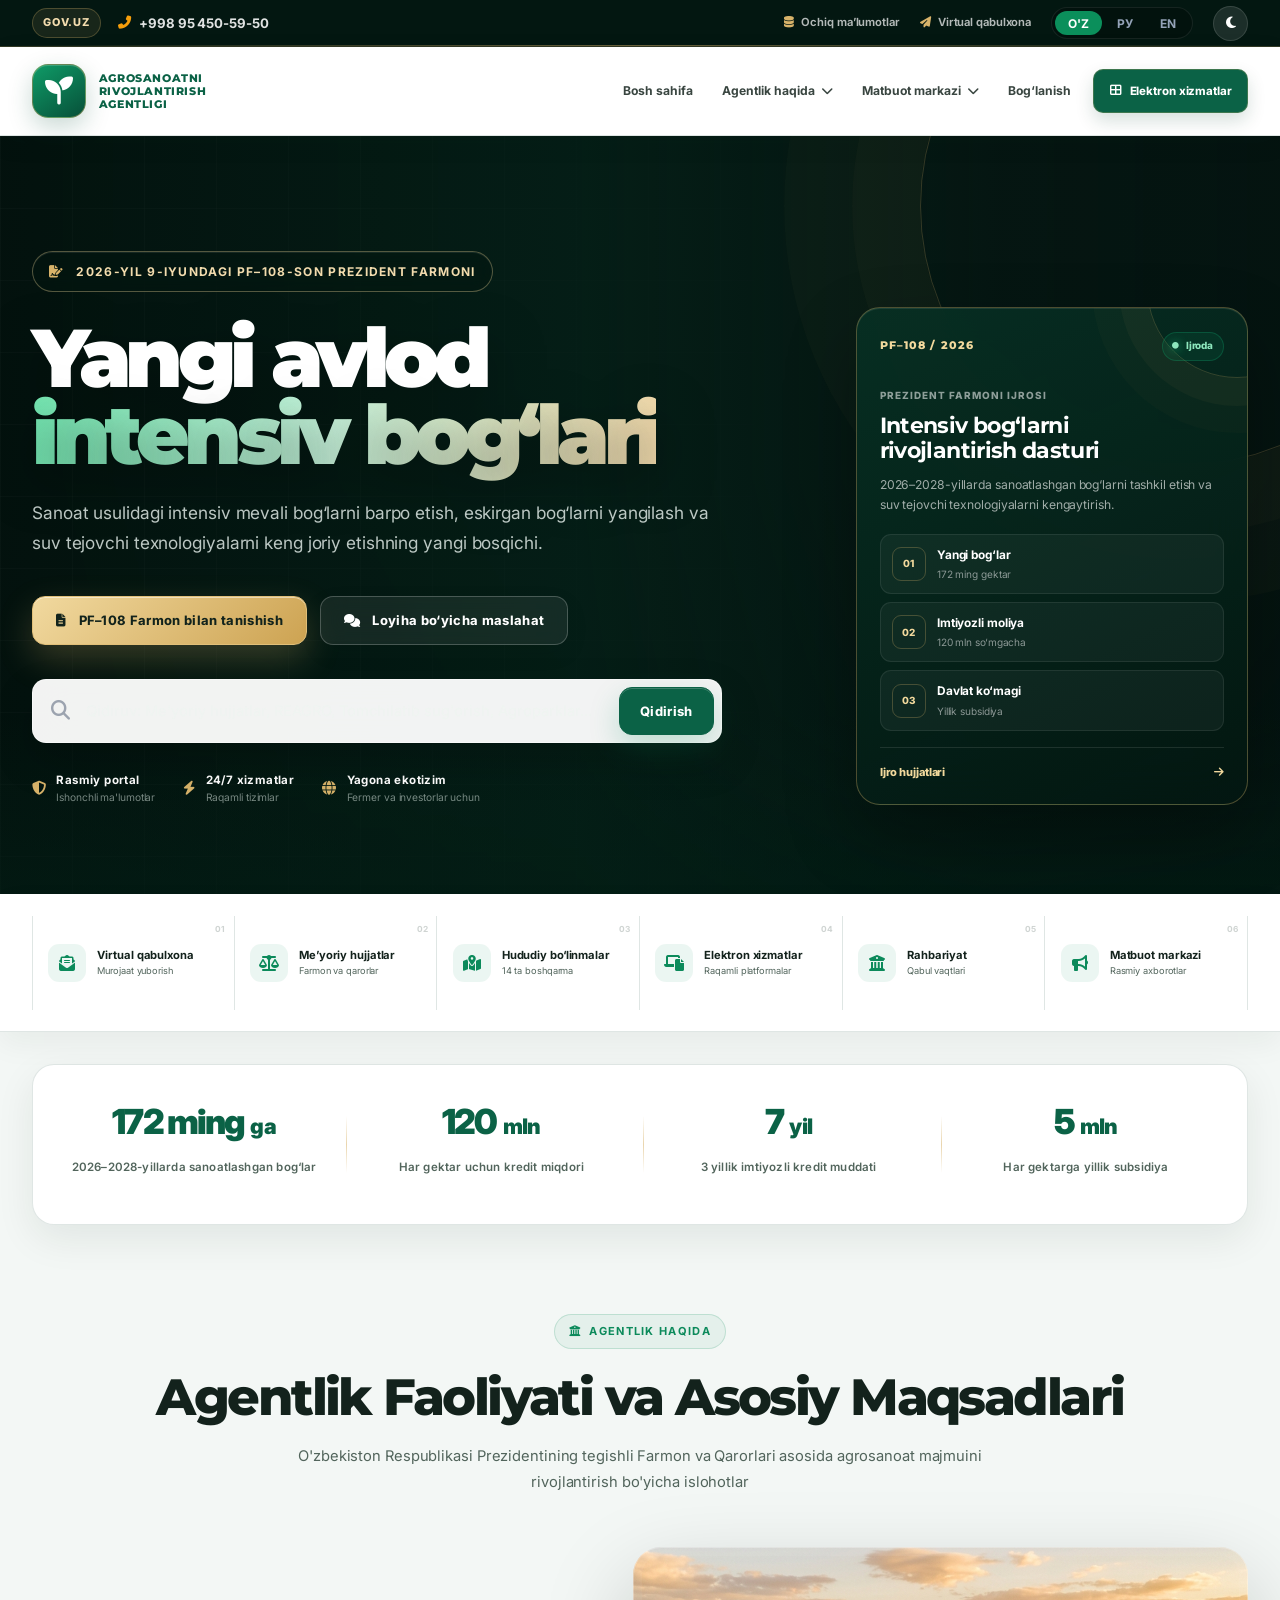
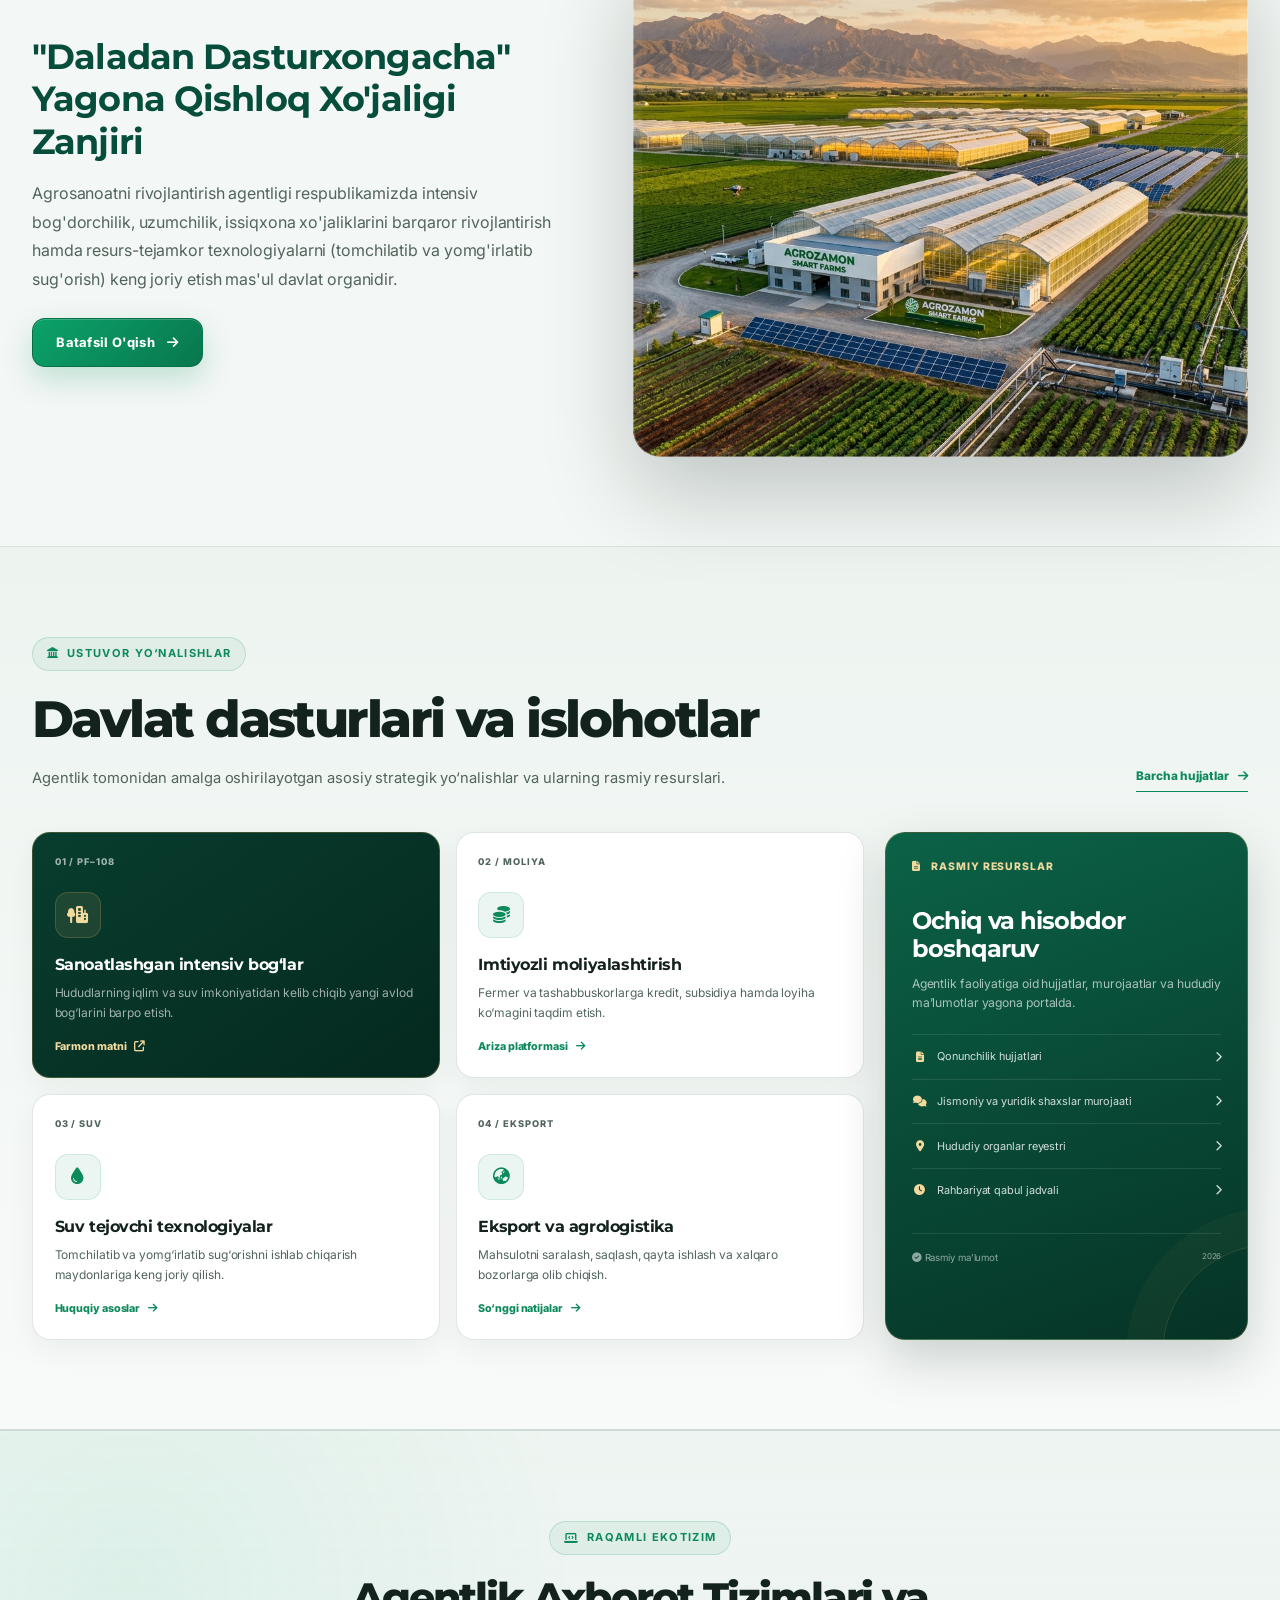
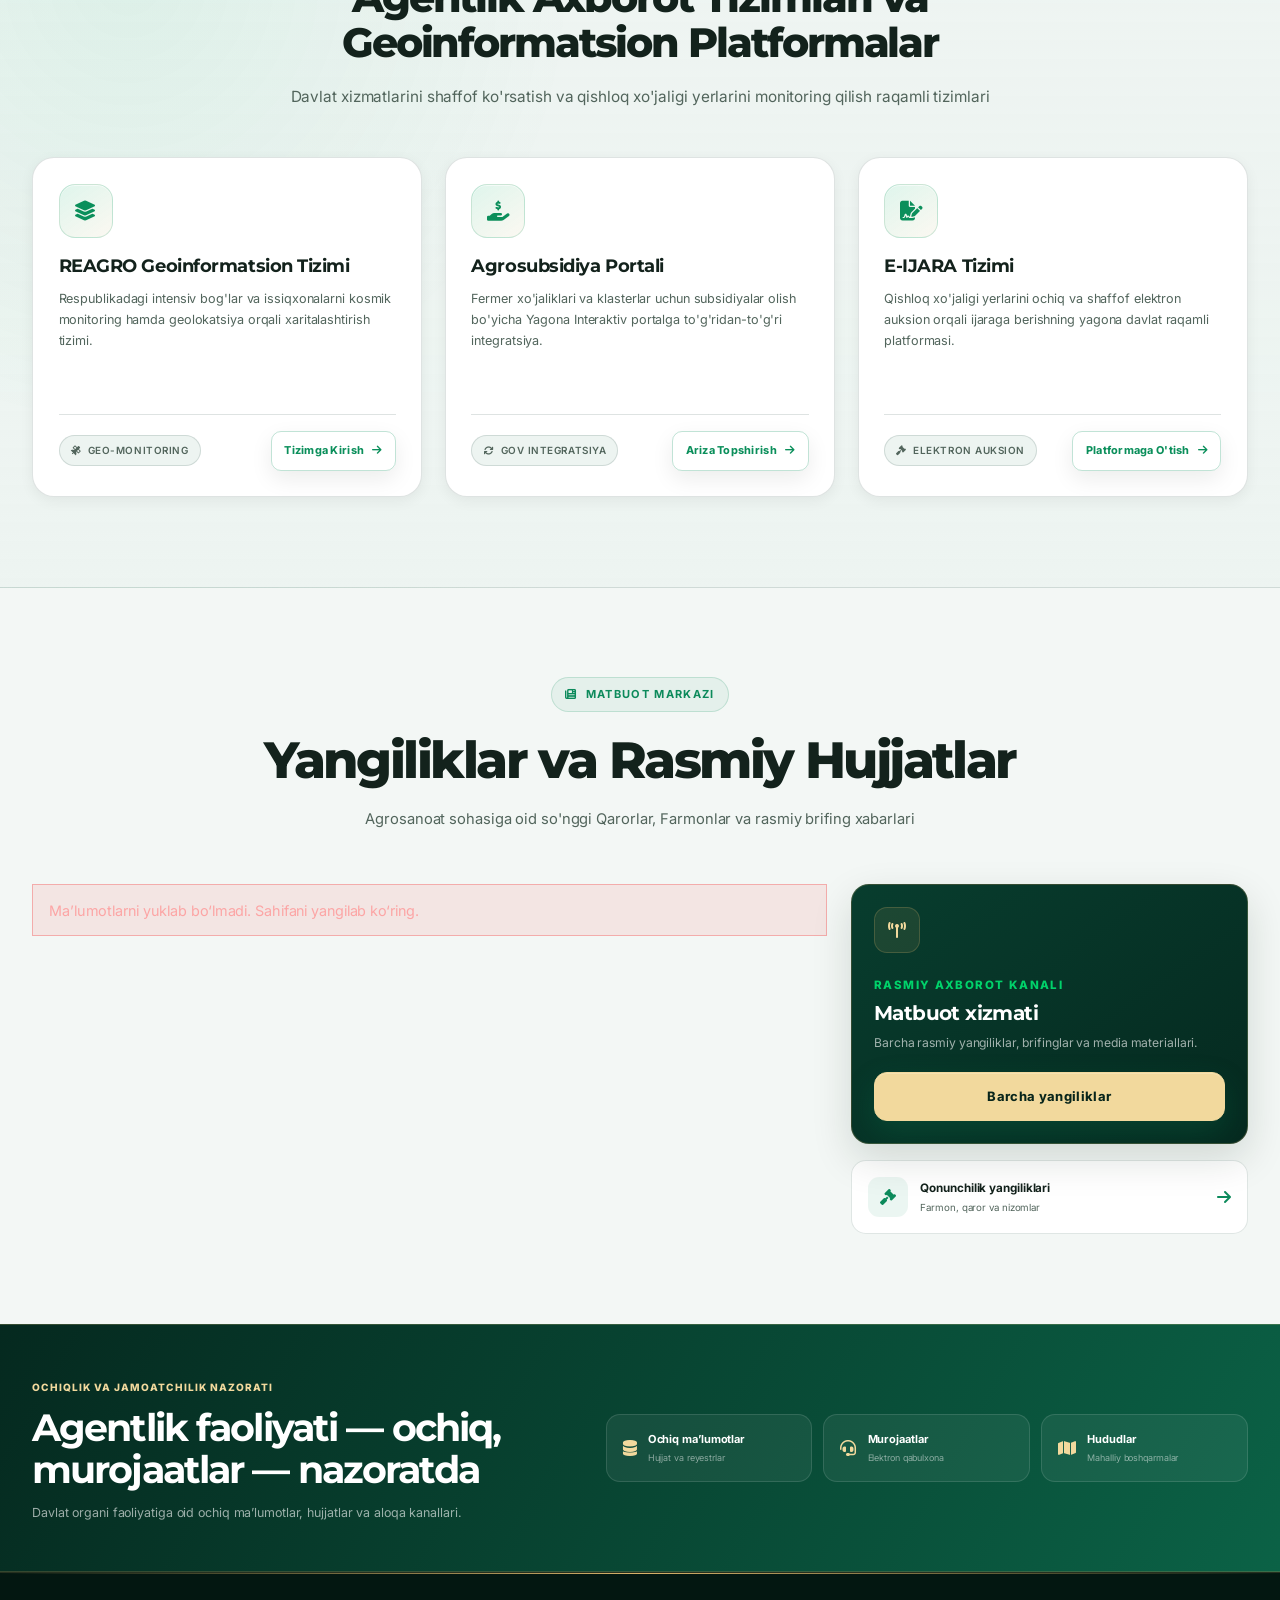
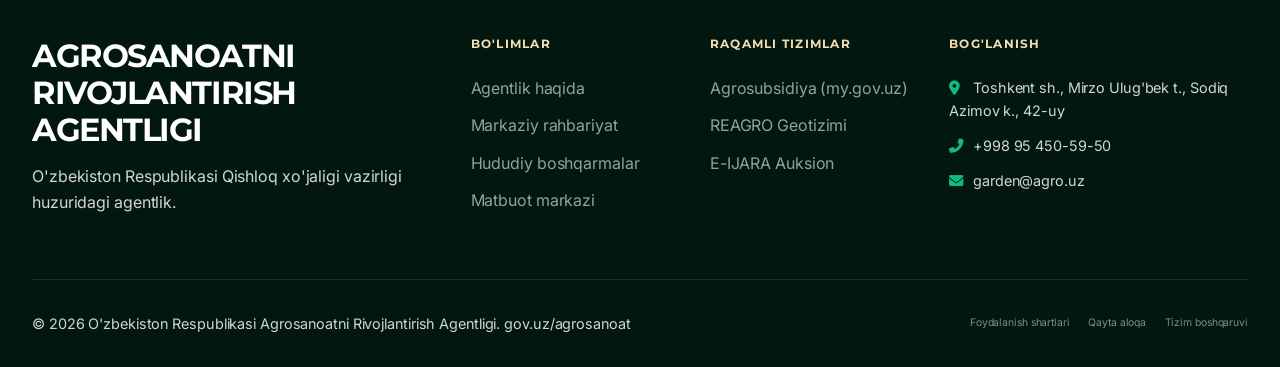
==== commit 401ab27e: "feat: davlat portali va admin panelni professional yangilash" ====
--- a/index.html
+++ b/index.html
@@ -17,7 +17,7 @@
   <link rel="stylesheet" href="https://cdnjs.cloudflare.com/ajax/libs/font-awesome/6.4.0/css/all.min.css">
   
   <!-- Custom Styles -->
-  <link rel="stylesheet" href="css/styles.css?v=10">
+  <link rel="stylesheet" href="css/styles.css?v=12">
 </head>
 <body>
 
@@ -34,6 +34,10 @@
         </a>
       </div>
       <div class="top-actions">
+        <div class="top-public-links">
+          <a href="documents.html"><i class="fas fa-database"></i> Ochiq ma’lumotlar</a>
+          <a href="contact.html"><i class="fas fa-paper-plane"></i> Virtual qabulxona</a>
+        </div>
         <div class="lang-selector">
           <button class="lang-btn active" data-lang="uz">O'Z</button>
           <button class="lang-btn" data-lang="ru">РУ</button>
@@ -80,6 +84,7 @@
           </li>
 
           <li class="nav-item"><a href="contact.html" class="nav-link" data-i18n="nav_contact">Bog'lanish</a></li>
+          <li class="nav-item nav-service-item"><a href="#platforms" class="nav-service-link"><i class="fas fa-th-large"></i> Elektron xizmatlar</a></li>
         </ul>
 
         <button class="mobile-menu-btn" id="mobileMenuBtn" type="button" aria-label="Menyuni ochish" aria-controls="navMenu" aria-expanded="false">
@@ -98,6 +103,7 @@
     </div>
     <div class="hero-overlay-grid"></div>
     <div class="container">
+      <div class="hero-layout">
       <div class="hero-content">
         <div class="hero-badge">
           <i class="fas fa-file-signature"></i>
@@ -139,6 +145,36 @@
             <span><strong>Yagona ekotizim</strong><small>Fermer va investorlar uchun</small></span>
           </div>
         </div>
+      </div>
+      <aside class="hero-command-panel" aria-label="PF-108 ijro monitoringi">
+        <div class="hero-command-top">
+          <span class="hero-command-code">PF–108 / 2026</span>
+          <span class="hero-command-status"><i class="fas fa-circle"></i> Ijroda</span>
+        </div>
+        <p class="hero-command-eyebrow">Prezident farmoni ijrosi</p>
+        <h3>Intensiv bog‘larni rivojlantirish dasturi</h3>
+        <p class="hero-command-copy">2026–2028-yillarda sanoatlashgan bog‘larni tashkil etish va suv tejovchi texnologiyalarni kengaytirish.</p>
+        <div class="hero-program-list">
+          <div><span>01</span><p><strong>Yangi bog‘lar</strong><small>172 ming gektar</small></p></div>
+          <div><span>02</span><p><strong>Imtiyozli moliya</strong><small>120 mln so‘mgacha</small></p></div>
+          <div><span>03</span><p><strong>Davlat ko‘magi</strong><small>Yillik subsidiya</small></p></div>
+        </div>
+        <a href="documents.html" class="hero-command-link">Ijro hujjatlari <i class="fas fa-arrow-right"></i></a>
+      </aside>
+      </div>
+    </div>
+  </section>
+
+  <!-- Institutional quick access -->
+  <section class="government-access" aria-label="Tezkor xizmatlar">
+    <div class="container">
+      <div class="government-access-grid">
+        <a href="contact.html" class="access-card"><i class="fas fa-envelope-open-text"></i><span><strong>Virtual qabulxona</strong><small>Murojaat yuborish</small></span><b>01</b></a>
+        <a href="documents.html" class="access-card"><i class="fas fa-scale-balanced"></i><span><strong>Me’yoriy hujjatlar</strong><small>Farmon va qarorlar</small></span><b>02</b></a>
+        <a href="regions.html" class="access-card"><i class="fas fa-map-location-dot"></i><span><strong>Hududiy bo‘linmalar</strong><small>14 ta boshqarma</small></span><b>03</b></a>
+        <a href="index.html#platforms" class="access-card"><i class="fas fa-laptop-file"></i><span><strong>Elektron xizmatlar</strong><small>Raqamli platformalar</small></span><b>04</b></a>
+        <a href="leadership.html" class="access-card"><i class="fas fa-building-columns"></i><span><strong>Rahbariyat</strong><small>Qabul vaqtlari</small></span><b>05</b></a>
+        <a href="news.html" class="access-card"><i class="fas fa-bullhorn"></i><span><strong>Matbuot markazi</strong><small>Rasmiy axborotlar</small></span><b>06</b></a>
       </div>
     </div>
   </section>
@@ -194,6 +230,45 @@
     </div>
   </section>
 
+  <!-- State programs and official resources -->
+  <section class="section institutional-programs" id="programs">
+    <div class="container">
+      <div class="institutional-heading">
+        <div>
+          <span class="section-tag"><i class="fas fa-landmark"></i> Ustuvor yo‘nalishlar</span>
+          <h2 class="section-title">Davlat dasturlari va islohotlar</h2>
+          <p class="section-subtitle">Agentlik tomonidan amalga oshirilayotgan asosiy strategik yo‘nalishlar va ularning rasmiy resurslari.</p>
+        </div>
+        <a href="documents.html" class="institutional-text-link">Barcha hujjatlar <i class="fas fa-arrow-right"></i></a>
+      </div>
+      <div class="program-layout">
+        <div class="program-grid">
+          <article class="program-card program-card-featured">
+            <span class="program-index">01 / PF–108</span><i class="fas fa-tree-city"></i>
+            <h3>Sanoatlashgan intensiv bog‘lar</h3>
+            <p>Hududlarning iqlim va suv imkoniyatidan kelib chiqib yangi avlod bog‘larini barpo etish.</p>
+            <a href="https://lex.uz/uz/docs/-8259434" target="_blank" rel="noopener noreferrer">Farmon matni <i class="fas fa-arrow-up-right-from-square"></i></a>
+          </article>
+          <article class="program-card"><span class="program-index">02 / MOLIYA</span><i class="fas fa-coins"></i><h3>Imtiyozli moliyalashtirish</h3><p>Fermer va tashabbuskorlarga kredit, subsidiya hamda loyiha ko‘magini taqdim etish.</p><a href="#platforms">Ariza platformasi <i class="fas fa-arrow-right"></i></a></article>
+          <article class="program-card"><span class="program-index">03 / SUV</span><i class="fas fa-droplet"></i><h3>Suv tejovchi texnologiyalar</h3><p>Tomchilatib va yomg‘irlatib sug‘orishni ishlab chiqarish maydonlariga keng joriy qilish.</p><a href="documents.html">Huquqiy asoslar <i class="fas fa-arrow-right"></i></a></article>
+          <article class="program-card"><span class="program-index">04 / EKSPORT</span><i class="fas fa-earth-asia"></i><h3>Eksport va agrologistika</h3><p>Mahsulotni saralash, saqlash, qayta ishlash va xalqaro bozorlarga olib chiqish.</p><a href="news.html">So‘nggi natijalar <i class="fas fa-arrow-right"></i></a></article>
+        </div>
+        <aside class="official-resource-card">
+          <div class="official-resource-head"><i class="fas fa-file-lines"></i><span>Rasmiy resurslar</span></div>
+          <h3>Ochiq va hisobdor boshqaruv</h3>
+          <p>Agentlik faoliyatiga oid hujjatlar, murojaatlar va hududiy ma’lumotlar yagona portalda.</p>
+          <nav>
+            <a href="documents.html"><span><i class="fas fa-file-lines"></i> Qonunchilik hujjatlari</span><i class="fas fa-chevron-right"></i></a>
+            <a href="contact.html"><span><i class="fas fa-comments"></i> Jismoniy va yuridik shaxslar murojaati</span><i class="fas fa-chevron-right"></i></a>
+            <a href="regions.html"><span><i class="fas fa-location-dot"></i> Hududiy organlar reyestri</span><i class="fas fa-chevron-right"></i></a>
+            <a href="leadership.html"><span><i class="fas fa-clock"></i> Rahbariyat qabul jadvali</span><i class="fas fa-chevron-right"></i></a>
+          </nav>
+          <div class="official-resource-foot"><span><i class="fas fa-circle-check"></i> Rasmiy ma’lumot</span><small>2026</small></div>
+        </aside>
+      </div>
+    </div>
+  </section>
+
   <!-- Digital Platforms Ecosystem -->
   <section class="section section-bg-alt" id="platforms">
     <div class="container">
@@ -251,13 +326,27 @@
           <p class="status-message">Yangiliklar yuklanmoqda…</p>
         </div>
 
-        <div>
-          <div style="background: var(--bg-card); border: 1px solid var(--border-color); border-radius: var(--radius-lg); padding: 1.75rem;">
-            <h3 style="font-size: 1.15rem; margin-bottom: 1rem;"><i class="fas fa-newspaper" style="color: var(--primary-600);"></i> Matbuot Xizmati</h3>
-            <p style="font-size: 0.875rem; color: var(--text-muted); margin-bottom: 1.25rem;">Barcha rasmiy yangiliklar, foto va video-reportajlarni matbuot markazi sahifasidan topishingiz mumkin.</p>
-            <a href="news.html" class="btn btn-primary" style="width: 100%;">Barcha Yangiliklar</a>
-          </div>
-        </div>
+        <div class="news-official-column">
+          <div class="news-official-card">
+            <span class="news-official-icon"><i class="fas fa-tower-broadcast"></i></span>
+            <p class="admin-eyebrow">Rasmiy axborot kanali</p>
+            <h3>Matbuot xizmati</h3>
+            <p>Barcha rasmiy yangiliklar, brifinglar va media materiallari.</p>
+            <a href="news.html" class="btn btn-primary">Barcha yangiliklar</a>
+          </div>
+          <a class="news-document-link" href="documents.html"><i class="fas fa-gavel"></i><span><strong>Qonunchilik yangiliklari</strong><small>Farmon, qaror va nizomlar</small></span><i class="fas fa-arrow-right"></i></a>
+        </div>
+      </div>
+    </div>
+  </section>
+
+  <section class="public-accountability">
+    <div class="container public-accountability-inner">
+      <div class="accountability-copy"><span>Ochiqlik va jamoatchilik nazorati</span><h2>Agentlik faoliyati — ochiq, murojaatlar — nazoratda</h2><p>Davlat organi faoliyatiga oid ochiq ma’lumotlar, hujjatlar va aloqa kanallari.</p></div>
+      <div class="accountability-links">
+        <a href="documents.html"><i class="fas fa-database"></i><span><strong>Ochiq ma’lumotlar</strong><small>Hujjat va reyestrlar</small></span></a>
+        <a href="contact.html"><i class="fas fa-headset"></i><span><strong>Murojaatlar</strong><small>Elektron qabulxona</small></span></a>
+        <a href="regions.html"><i class="fas fa-map"></i><span><strong>Hududlar</strong><small>Mahalliy boshqarmalar</small></span></a>
       </div>
     </div>
   </section>
@@ -298,10 +387,11 @@
       </div>
       <div class="footer-bottom">
         <p>&copy; 2026 O'zbekiston Respublikasi Agrosanoatni Rivojlantirish Agentligi. gov.uz/agrosanoat</p>
+        <div class="footer-policy-links"><a href="documents.html">Foydalanish shartlari</a><a href="contact.html">Qayta aloqa</a><a href="admin.html">Tizim boshqaruvi</a></div>
       </div>
     </div>
   </footer>
 
-  <script src="js/app.js"></script>
+  <script src="js/app.js?v=12"></script>
 </body>
 </html>
--- a/css/styles.css
+++ b/css/styles.css
@@ -3249,3 +3249,493 @@
   .leadership-stage .leader-card-director .leader-name { font-size: 1.18rem; }
   .leadership-stage .leader-card-director .leader-role { font-size: 0.56rem; }
 }
+
+/* v11 — three-language content management */
+.admin-header-actions {
+  display: flex;
+  align-items: center;
+  justify-content: flex-end;
+  gap: 0.85rem;
+}
+
+.admin-language-switcher {
+  display: inline-flex;
+  align-items: center;
+  gap: 0.25rem;
+  padding: 0.28rem;
+  border: 1px solid var(--border-color);
+  border-radius: 12px;
+  background: var(--bg-secondary);
+}
+
+.admin-language-button {
+  min-width: 42px;
+  min-height: 36px;
+  padding: 0.4rem 0.65rem;
+  color: var(--text-muted);
+  border-radius: 9px;
+  font-size: 0.7rem;
+  font-weight: 800;
+  letter-spacing: 0.04em;
+}
+
+.admin-language-button:hover { color: var(--text-main); background: var(--bg-card); }
+.admin-language-button.active { color: #fff; background: var(--premium-emerald); box-shadow: 0 7px 18px rgba(11, 143, 91, 0.2); }
+
+.admin-editor-language-badge {
+  display: inline-flex;
+  margin-bottom: 0.42rem;
+  padding: 0.26rem 0.52rem;
+  color: var(--premium-emerald);
+  background: rgba(11, 143, 91, 0.08);
+  border: 1px solid rgba(11, 143, 91, 0.18);
+  border-radius: 999px;
+  font-size: 0.58rem;
+  font-weight: 800;
+  letter-spacing: 0.08em;
+  text-transform: uppercase;
+}
+
+.admin-localized-news-fields { min-width: 0; }
+
+.admin-language-notice {
+  min-width: 0;
+  margin-bottom: 1rem;
+  padding: 0.85rem 1rem;
+  display: grid;
+  grid-template-columns: auto auto minmax(0, 1fr);
+  align-items: center;
+  gap: 0.65rem;
+  color: var(--text-muted);
+  background: rgba(11, 143, 91, 0.07);
+  border: 1px solid rgba(11, 143, 91, 0.18);
+  border-radius: 12px;
+  font-size: 0.76rem;
+}
+
+.admin-language-notice i,
+.admin-language-notice strong { color: var(--premium-emerald); }
+.admin-language-notice span { min-width: 0; overflow-wrap: break-word; }
+.admin-localized-grid { gap: 0 1rem; }
+
+@media (max-width: 700px) {
+  .admin-header { align-items: flex-start; }
+  .admin-header-actions { align-items: flex-end; flex-direction: column-reverse; }
+  .admin-language-button { min-width: 36px; min-height: 32px; padding: 0.35rem 0.5rem; }
+  .admin-language-notice { grid-template-columns: auto 1fr; }
+  .admin-language-notice span { grid-column: 1 / -1; }
+}
+
+/* ==========================================================================
+   v12 — Institutional Government Portal & Professional CMS
+   ========================================================================== */
+:root {
+  --institutional-950: #031711;
+  --institutional-900: #05291f;
+  --institutional-800: #083d2e;
+  --institutional-700: #0b6246;
+  --institutional-600: #0c8a5b;
+  --institutional-500: #11a66c;
+  --institutional-gold: #d8b36a;
+  --institutional-gold-light: #f2d99d;
+  --institutional-ink: #10231c;
+  --institutional-paper: #f3f7f5;
+  --institutional-line: rgba(8, 61, 46, 0.13);
+}
+
+[data-theme="light"] body:not(.admin-body) {
+  color: var(--institutional-ink);
+  background: var(--institutional-paper);
+  background-image: none;
+}
+
+[data-theme="dark"] body:not(.admin-body) .brand-text h1 { color: #83d8b4; }
+[data-theme="dark"] body:not(.admin-body) .stat-number { color: #62cfa1; }
+[data-theme="dark"] body:not(.admin-body) .about-preview-copy h3 { color: #f2faf6 !important; }
+
+body:not(.admin-body) .top-bar {
+  min-height: 42px;
+  padding: 0.35rem 0;
+  background: var(--institutional-950);
+  border-bottom: 1px solid rgba(216, 179, 106, 0.22);
+}
+
+.top-public-links { display: flex; align-items: center; gap: 1.25rem; }
+.top-public-links a { display: inline-flex; align-items: center; gap: 0.45rem; color: rgba(255,255,255,0.7); font-size: 0.7rem; font-weight: 650; }
+.top-public-links a i { color: var(--institutional-gold); }
+.top-public-links a:hover { color: #fff; }
+
+body:not(.admin-body) .main-header {
+  position: sticky;
+  top: 0;
+  z-index: 100;
+  min-height: 88px;
+  background: color-mix(in srgb, var(--bg-card) 94%, transparent);
+  border-bottom: 1px solid var(--institutional-line);
+  box-shadow: 0 7px 24px rgba(3, 32, 23, 0.07);
+  backdrop-filter: blur(18px);
+  -webkit-backdrop-filter: blur(18px);
+}
+
+body:not(.admin-body) .navbar { min-height: 88px; }
+body:not(.admin-body) .brand-logo { gap: 0.8rem; }
+body:not(.admin-body) .brand-logo .emblem-icon {
+  width: 54px;
+  height: 54px;
+  flex-basis: 54px;
+  color: #fff;
+  background: linear-gradient(145deg, #0f9b67, #075039);
+  border: 1px solid rgba(216,179,106,0.45);
+  border-radius: 16px;
+  box-shadow: 0 9px 25px rgba(7, 80, 57, 0.22), inset 0 1px 0 rgba(255,255,255,0.18);
+}
+
+body:not(.admin-body) .brand-text h1 { color: var(--institutional-700); font-size: 0.68rem; line-height: 1.18; letter-spacing: 0.055em; }
+body:not(.admin-body) .nav-menu { gap: 0.25rem; }
+body:not(.admin-body) .nav-link { padding: 0.72rem 0.78rem; color: var(--text-main); border-radius: 10px; font-size: 0.76rem; font-weight: 700; text-transform: none; }
+body:not(.admin-body) .nav-link:hover { color: var(--institutional-600); background: rgba(12,138,91,0.07); }
+.nav-service-item { margin-left: 0.35rem; }
+.nav-service-link { display: inline-flex; align-items: center; gap: 0.5rem; padding: 0.72rem 0.95rem; color: #fff; background: var(--institutional-700); border: 1px solid rgba(216,179,106,0.25); border-radius: 10px; font-size: 0.72rem; font-weight: 750; box-shadow: 0 8px 18px rgba(8,61,46,0.16); }
+.nav-service-link:hover { color: #fff; background: var(--institutional-600); transform: translateY(-1px); }
+
+body:not(.admin-body) .dropdown-menu { padding: 0.55rem; border: 1px solid var(--institutional-line); border-radius: 14px; background: var(--bg-card); box-shadow: 0 20px 50px rgba(3,32,23,0.16); }
+body:not(.admin-body) .dropdown-item { border-radius: 9px; font-size: 0.74rem; }
+
+.hero-section {
+  min-height: 720px;
+  height: auto;
+  padding: clamp(5rem, 9vw, 7.5rem) 0 clamp(4rem, 7vw, 6rem);
+  display: flex;
+  align-items: center;
+}
+
+.hero-section::after { content: ''; position: absolute; inset: auto 0 0; height: 180px; z-index: 1; background: linear-gradient(transparent, rgba(2,30,21,0.55)); pointer-events: none; }
+.hero-layout { position: relative; z-index: 3; display: grid; grid-template-columns: minmax(0, 1.2fr) minmax(330px, 0.62fr); gap: clamp(2rem, 5vw, 5.5rem); align-items: end; }
+.hero-content { max-width: 760px; padding: 0; }
+.hero-title { max-width: 760px; font-size: clamp(3.7rem, 6.4vw, 6.2rem); line-height: 0.94; letter-spacing: -0.072em; text-transform: none; }
+.hero-description { max-width: 690px; font-size: clamp(1rem, 1.35vw, 1.14rem); line-height: 1.72; }
+.hero-badge { border-color: rgba(242,217,157,0.34); background: rgba(3,23,17,0.46); backdrop-filter: blur(10px); }
+.hero-search-box { max-width: 690px; background: rgba(255,255,255,0.95); border: 1px solid rgba(255,255,255,0.42); border-radius: 14px; box-shadow: 0 18px 40px rgba(0,0,0,0.2); }
+.hero-search-box input { color: #163127; }
+.hero-search-box .btn { color: #fff; background: var(--institutional-700); border-color: var(--institutional-700); }
+.hero-assurance { max-width: 690px; }
+
+.hero-command-panel {
+  position: relative;
+  padding: 1.45rem;
+  color: #fff;
+  background: linear-gradient(155deg, rgba(7,48,36,0.92), rgba(3,23,17,0.88));
+  border: 1px solid rgba(216,179,106,0.34);
+  border-radius: 24px;
+  box-shadow: 0 30px 70px rgba(0,0,0,0.3), inset 0 1px 0 rgba(255,255,255,0.09);
+  backdrop-filter: blur(22px);
+  overflow: hidden;
+}
+.hero-command-panel::before { content: ''; position: absolute; width: 180px; height: 180px; top: -110px; right: -80px; border: 1px solid rgba(216,179,106,0.22); border-radius: 50%; box-shadow: 0 0 0 28px rgba(216,179,106,0.04), 0 0 0 55px rgba(216,179,106,0.025); }
+.hero-command-top { position: relative; display: flex; align-items: center; justify-content: space-between; gap: 1rem; margin-bottom: 1.7rem; }
+.hero-command-code { color: var(--institutional-gold-light); font-family: var(--font-heading); font-size: 0.68rem; font-weight: 800; letter-spacing: 0.1em; }
+.hero-command-status { display: inline-flex; align-items: center; gap: 0.4rem; padding: 0.35rem 0.6rem; color: #8de7bd; background: rgba(17,166,108,0.11); border: 1px solid rgba(17,166,108,0.28); border-radius: 999px; font-size: 0.62rem; font-weight: 800; }
+.hero-command-status i { font-size: 0.42rem; box-shadow: 0 0 10px #11a66c; border-radius: 50%; }
+.hero-command-eyebrow { margin-bottom: 0.55rem; color: rgba(255,255,255,0.55); font-size: 0.62rem; font-weight: 800; letter-spacing: 0.1em; text-transform: uppercase; }
+.hero-command-panel h3 { max-width: 300px; margin-bottom: 0.75rem; color: #fff; font-size: 1.35rem; line-height: 1.18; text-transform: none; letter-spacing: -0.03em; }
+.hero-command-copy { margin-bottom: 1.25rem; color: rgba(255,255,255,0.62); font-size: 0.76rem; line-height: 1.6; }
+.hero-program-list { display: grid; gap: 0.5rem; }
+.hero-program-list > div { display: grid; grid-template-columns: 34px 1fr; gap: 0.7rem; align-items: center; padding: 0.68rem; background: rgba(255,255,255,0.045); border: 1px solid rgba(255,255,255,0.08); border-radius: 11px; }
+.hero-program-list > div > span { display: grid; place-items: center; width: 34px; height: 34px; color: var(--institutional-gold-light); border: 1px solid rgba(216,179,106,0.28); border-radius: 9px; font-size: 0.62rem; font-weight: 800; }
+.hero-program-list strong, .hero-program-list small { display: block; }
+.hero-program-list strong { color: #fff; font-size: 0.74rem; }
+.hero-program-list small { margin-top: 0.08rem; color: rgba(255,255,255,0.52); font-size: 0.63rem; }
+.hero-command-link { display: flex; align-items: center; justify-content: space-between; margin-top: 1rem; padding-top: 1rem; color: var(--institutional-gold-light); border-top: 1px solid rgba(255,255,255,0.1); font-size: 0.69rem; font-weight: 800; }
+
+.government-access { position: relative; z-index: 8; margin-top: -1px; padding: 1.35rem 0; background: var(--bg-card); border-bottom: 1px solid var(--institutional-line); box-shadow: 0 12px 28px rgba(3,32,23,0.05); }
+.government-access-grid { display: grid; grid-template-columns: repeat(6, minmax(0, 1fr)); }
+.access-card { position: relative; min-width: 0; min-height: 94px; padding: 1rem 0.95rem; display: grid; grid-template-columns: 38px minmax(0, 1fr); align-items: center; gap: 0.7rem; border-right: 1px solid var(--institutional-line); }
+.access-card:first-child { border-left: 1px solid var(--institutional-line); }
+.access-card > i { display: grid; place-items: center; width: 38px; height: 38px; color: var(--institutional-600); background: rgba(12,138,91,0.08); border-radius: 11px; }
+.access-card strong, .access-card small { display: block; }
+.access-card strong { color: var(--text-main); font-size: 0.7rem; line-height: 1.3; }
+.access-card small { margin-top: 0.2rem; color: var(--text-muted); font-size: 0.58rem; line-height: 1.3; }
+.access-card > b { position: absolute; top: 0.45rem; right: 0.55rem; color: color-mix(in srgb, var(--text-muted) 28%, transparent); font-size: 0.52rem; }
+.access-card:hover { background: rgba(12,138,91,0.055); }
+.access-card:hover > i { color: #fff; background: var(--institutional-600); transform: translateY(-2px); }
+
+body:not(.admin-body) .stats-banner { margin-top: 2rem; border-radius: 22px; background: var(--bg-card); border: 1px solid var(--institutional-line); box-shadow: 0 14px 38px rgba(3,32,23,0.08); }
+body:not(.admin-body) .stat-number { color: var(--institutional-700); }
+body:not(.admin-body) .section { padding: clamp(4.5rem, 7vw, 6.5rem) 0; }
+body:not(.admin-body) .section-header { margin-bottom: clamp(2.3rem, 4vw, 3.5rem); }
+body:not(.admin-body) .section-title { font-size: clamp(2.1rem, 4vw, 3.25rem); line-height: 1.08; text-transform: none; letter-spacing: -0.05em; }
+body:not(.admin-body) .section-subtitle { color: var(--text-muted); font-size: clamp(0.9rem, 1.15vw, 1rem); }
+body:not(.admin-body) .section-tag { color: var(--institutional-600); background: rgba(12,138,91,0.06); border-color: rgba(12,138,91,0.18); }
+
+.institutional-programs { background: linear-gradient(180deg, #edf4f0, #f8faf9); border-block: 1px solid var(--institutional-line); }
+[data-theme="dark"] .institutional-programs { background: linear-gradient(180deg, #091710, #0b1d15); }
+.institutional-heading { display: flex; align-items: end; justify-content: space-between; gap: 2rem; margin-bottom: 2.5rem; }
+.institutional-heading .section-subtitle { margin-left: 0; }
+.institutional-text-link { flex: 0 0 auto; display: inline-flex; align-items: center; gap: 0.6rem; padding-bottom: 0.35rem; color: var(--institutional-600); border-bottom: 1px solid currentColor; font-size: 0.74rem; font-weight: 800; }
+.program-layout { display: grid; grid-template-columns: minmax(0, 1.65fr) minmax(300px, 0.72fr); gap: 1.35rem; align-items: stretch; }
+.program-grid { display: grid; grid-template-columns: repeat(2, minmax(0, 1fr)); gap: 1rem; }
+.program-card { position: relative; min-width: 0; min-height: 245px; padding: 1.35rem; display: flex; flex-direction: column; align-items: flex-start; overflow: hidden; background: var(--bg-card); border: 1px solid var(--institutional-line); border-radius: 18px; box-shadow: 0 10px 28px rgba(3,32,23,0.05); }
+.program-card > i { display: grid; place-items: center; width: 46px; height: 46px; margin: 1.4rem 0 1rem; color: var(--institutional-600); background: rgba(12,138,91,0.08); border: 1px solid rgba(12,138,91,0.13); border-radius: 13px; font-size: 1.05rem; }
+.program-index { color: var(--text-muted); font-size: 0.58rem; font-weight: 800; letter-spacing: 0.1em; }
+.program-card h3 { margin-bottom: 0.55rem; color: var(--text-main); font-size: 1.03rem; line-height: 1.25; text-transform: none; letter-spacing: -0.025em; }
+.program-card p { margin-bottom: 1rem; color: var(--text-muted); font-size: 0.75rem; line-height: 1.62; }
+.program-card a { margin-top: auto; display: inline-flex; align-items: center; gap: 0.5rem; color: var(--institutional-600); font-size: 0.67rem; font-weight: 800; }
+.program-card:hover { transform: translateY(-4px); border-color: rgba(12,138,91,0.3); box-shadow: 0 20px 45px rgba(3,32,23,0.1); }
+.program-card-featured { color: #fff; background: linear-gradient(145deg, #083d2e, #05291f); border-color: rgba(216,179,106,0.25); }
+.program-card-featured h3 { color: #fff; }
+.program-card-featured p, .program-card-featured .program-index { color: rgba(255,255,255,0.62); }
+.program-card-featured > i { color: var(--institutional-gold-light); background: rgba(216,179,106,0.11); border-color: rgba(216,179,106,0.22); }
+.program-card-featured a { color: var(--institutional-gold-light); }
+
+.official-resource-card { position: relative; padding: 1.6rem; color: #fff; background: linear-gradient(160deg, #0b6246, #063326); border: 1px solid rgba(216,179,106,0.26); border-radius: 20px; box-shadow: 0 20px 50px rgba(3,32,23,0.18); overflow: hidden; }
+.official-resource-card::after { content: ''; position: absolute; width: 220px; height: 220px; right: -135px; bottom: -125px; border: 1px solid rgba(216,179,106,0.17); border-radius: 50%; box-shadow: 0 0 0 36px rgba(216,179,106,0.04); }
+.official-resource-head { display: flex; align-items: center; gap: 0.65rem; margin-bottom: 2rem; color: var(--institutional-gold-light); font-size: 0.65rem; font-weight: 800; letter-spacing: 0.09em; text-transform: uppercase; }
+.official-resource-card h3 { max-width: 260px; margin-bottom: 0.7rem; color: #fff; font-size: 1.5rem; line-height: 1.15; text-transform: none; letter-spacing: -0.04em; }
+.official-resource-card > p { margin-bottom: 1.35rem; color: rgba(255,255,255,0.65); font-size: 0.76rem; line-height: 1.6; }
+.official-resource-card nav { display: grid; }
+.official-resource-card nav a { display: flex; align-items: center; justify-content: space-between; gap: 1rem; padding: 0.82rem 0; color: rgba(255,255,255,0.82); border-top: 1px solid rgba(255,255,255,0.1); font-size: 0.68rem; }
+.official-resource-card nav a span { display: flex; align-items: center; gap: 0.6rem; }
+.official-resource-card nav a span i { width: 16px; color: var(--institutional-gold-light); text-align: center; }
+.official-resource-foot { position: relative; z-index: 1; display: flex; justify-content: space-between; margin-top: 1.3rem; padding-top: 1rem; color: rgba(255,255,255,0.55); border-top: 1px solid rgba(255,255,255,0.1); font-size: 0.6rem; }
+
+.news-official-column { display: grid; align-content: start; gap: 1rem; }
+.news-official-card { position: relative; padding: 1.4rem; overflow: hidden; background: linear-gradient(145deg, #083d2e, #05291f); border: 1px solid rgba(216,179,106,0.22); border-radius: 18px; box-shadow: 0 15px 40px rgba(3,32,23,0.14); }
+.news-official-icon { display: grid; place-items: center; width: 46px; height: 46px; margin-bottom: 1.4rem; color: var(--institutional-gold-light); background: rgba(216,179,106,0.1); border: 1px solid rgba(216,179,106,0.22); border-radius: 13px; }
+.news-official-card h3 { margin-bottom: 0.55rem; color: #fff; font-size: 1.25rem; text-transform: none; letter-spacing: -0.03em; }
+.news-official-card > p:not(.admin-eyebrow) { margin-bottom: 1.2rem; color: rgba(255,255,255,0.62); font-size: 0.76rem; line-height: 1.6; }
+.news-official-card .btn { width: 100%; color: #08251b; background: var(--institutional-gold-light); border-color: var(--institutional-gold-light); }
+.news-document-link { min-width: 0; padding: 1rem; display: grid; grid-template-columns: 40px minmax(0,1fr) auto; gap: 0.8rem; align-items: center; background: var(--bg-card); border: 1px solid var(--institutional-line); border-radius: 15px; }
+.news-document-link > i:first-child { display: grid; place-items: center; width: 40px; height: 40px; color: var(--institutional-600); background: rgba(12,138,91,0.08); border-radius: 11px; }
+.news-document-link strong, .news-document-link small { display: block; }
+.news-document-link strong { color: var(--text-main); font-size: 0.73rem; }
+.news-document-link small { margin-top: 0.15rem; color: var(--text-muted); font-size: 0.61rem; }
+.news-document-link > i:last-child { color: var(--institutional-600); }
+
+.public-accountability { padding: 3rem 0; color: #fff; background: linear-gradient(120deg, #05291f, #0b6246); border-block: 1px solid rgba(216,179,106,0.22); }
+.public-accountability-inner { display: grid; grid-template-columns: minmax(0,0.9fr) minmax(0,1.1fr); gap: 3rem; align-items: center; }
+.accountability-copy > span { color: var(--institutional-gold-light); font-size: 0.63rem; font-weight: 800; letter-spacing: 0.1em; text-transform: uppercase; }
+.accountability-copy h2 { max-width: 520px; margin: 0.55rem 0 0.7rem; color: #fff; font-size: clamp(1.55rem, 3vw, 2.35rem); line-height: 1.12; letter-spacing: -0.05em; text-transform: none; }
+.accountability-copy p { color: rgba(255,255,255,0.6); font-size: 0.78rem; }
+.accountability-links { display: grid; grid-template-columns: repeat(3,minmax(0,1fr)); gap: 0.7rem; }
+.accountability-links a { min-width: 0; padding: 1rem; display: flex; align-items: center; gap: 0.7rem; background: rgba(255,255,255,0.06); border: 1px solid rgba(255,255,255,0.12); border-radius: 14px; }
+.accountability-links a > i { color: var(--institutional-gold-light); }
+.accountability-links strong, .accountability-links small { display: block; }
+.accountability-links strong { color: #fff; font-size: 0.69rem; }
+.accountability-links small { margin-top: 0.15rem; color: rgba(255,255,255,0.5); font-size: 0.56rem; }
+.accountability-links a:hover { background: rgba(255,255,255,0.11); transform: translateY(-2px); }
+
+body:not(.admin-body) .main-footer { padding-top: 4rem; background: #031711; }
+body:not(.admin-body) .footer-grid { gap: 2.5rem; }
+body:not(.admin-body) .footer-bottom { display: flex; align-items: center; justify-content: space-between; gap: 1.5rem; text-align: left; }
+.footer-policy-links { display: flex; gap: 1.15rem; }
+.footer-policy-links a { color: rgba(255,255,255,0.5); font-size: 0.65rem; }
+
+/* Internal pages inherit the same institutional visual system. */
+body:not(.admin-body) .main-header + .section,
+body:not(.admin-body) .page-header {
+  padding: clamp(4rem, 6vw, 5.5rem) 0 !important;
+  background:
+    radial-gradient(circle at 82% 10%, rgba(216,179,106,0.13), transparent 20rem),
+    linear-gradient(135deg, #05291f, #0b513b) !important;
+  border-bottom: 1px solid rgba(216,179,106,0.22);
+}
+body:not(.admin-body) .main-header + .section .section-title,
+body:not(.admin-body) .main-header + .section .section-subtitle,
+body:not(.admin-body) .page-header h1,
+body:not(.admin-body) .page-header p { color: #fff; }
+body:not(.admin-body) .main-header + .section .section-subtitle,
+body:not(.admin-body) .page-header p { color: rgba(255,255,255,0.66); }
+body:not(.admin-body) .content-card,
+body:not(.admin-body) .region-content,
+body:not(.admin-body) .doc-item { border-color: var(--institutional-line); border-radius: 18px; box-shadow: 0 10px 30px rgba(3,32,23,0.065); }
+body:not(.admin-body) .content-title { color: var(--institutional-700); text-transform: none; letter-spacing: -0.03em; }
+body:not(.admin-body) .region-btn.active { color: #fff; background: var(--institutional-700); }
+
+/* Professional admin CMS */
+.admin-body { color: #dfece6; background: #07110d; background-image: radial-gradient(circle at 88% 5%, rgba(12,138,91,0.09), transparent 28rem); }
+.admin-login-shell { min-height: 100vh; padding: clamp(1rem,3vw,2.5rem); display: grid; grid-template-columns: minmax(0,1.15fr) minmax(390px,0.72fr); gap: 0; align-items: stretch; background: #06110c; }
+.admin-login-brand-panel { position: relative; min-height: calc(100vh - 5rem); padding: clamp(2rem,5vw,5rem); display: flex; flex-direction: column; overflow: hidden; color: #fff; background: linear-gradient(145deg, rgba(5,41,31,0.93), rgba(3,23,17,0.97)), url('../assets/pf108-intensive-orchards-hero.jpg') center/cover; border: 1px solid rgba(216,179,106,0.17); border-radius: 30px 0 0 30px; }
+.admin-login-brand-panel::after { content: ''; position: absolute; width: 600px; height: 600px; right: -380px; bottom: -360px; border: 1px solid rgba(216,179,106,0.2); border-radius: 50%; box-shadow: 0 0 0 70px rgba(216,179,106,0.035), 0 0 0 140px rgba(216,179,106,0.02); }
+.admin-login-seal { position: relative; z-index: 1; display: flex; align-items: center; gap: 0.9rem; }
+.admin-login-seal .emblem-icon { width: 52px; height: 52px; color: #fff; background: linear-gradient(145deg,#11a66c,#075039); border: 1px solid rgba(216,179,106,0.4); border-radius: 15px; }
+.admin-login-seal strong, .admin-login-seal small { display: block; }
+.admin-login-seal strong { font-family: var(--font-heading); font-size: 0.82rem; letter-spacing: 0.08em; }
+.admin-login-seal small { margin-top: 0.12rem; color: rgba(255,255,255,0.55); font-size: 0.65rem; }
+.admin-login-brand-copy { position: relative; z-index: 1; max-width: 650px; margin: auto 0; }
+.admin-system-badge { display: inline-flex; align-items: center; gap: 0.5rem; margin-bottom: 1.4rem; padding: 0.42rem 0.7rem; color: var(--institutional-gold-light); background: rgba(216,179,106,0.08); border: 1px solid rgba(216,179,106,0.22); border-radius: 999px; font-size: 0.62rem; font-weight: 800; letter-spacing: 0.08em; text-transform: uppercase; }
+.admin-login-brand-copy h2 { max-width: 650px; margin-bottom: 1rem; color: #fff; font-size: clamp(2.4rem,5vw,4.5rem); line-height: 0.98; letter-spacing: -0.065em; text-transform: none; }
+.admin-login-brand-copy > p { max-width: 540px; color: rgba(255,255,255,0.62); font-size: 0.92rem; line-height: 1.7; }
+.admin-login-features { position: relative; z-index: 1; display: grid; grid-template-columns: repeat(3,minmax(0,1fr)); gap: 0.65rem; }
+.admin-login-features > div { padding: 0.85rem; display: flex; align-items: center; gap: 0.65rem; background: rgba(255,255,255,0.045); border: 1px solid rgba(255,255,255,0.09); border-radius: 12px; }
+.admin-login-features i { color: var(--institutional-gold-light); }
+.admin-login-features strong, .admin-login-features small { display: block; }
+.admin-login-features strong { color: #fff; font-size: 0.67rem; }
+.admin-login-features small { color: rgba(255,255,255,0.48); font-size: 0.56rem; }
+.admin-login-version { position: absolute; top: 2rem; right: 2rem; color: rgba(255,255,255,0.32); font-size: 0.55rem; letter-spacing: 0.12em; }
+.admin-login-card { width: auto; max-width: none; min-height: calc(100vh - 5rem); padding: clamp(2rem,5vw,4.5rem); display: flex; flex-direction: column; justify-content: center; border: 1px solid rgba(255,255,255,0.08); border-left: 0; border-radius: 0 30px 30px 0; background: #0b1712; box-shadow: none; }
+.admin-login-card-head { position: absolute; top: 2rem; left: 2rem; right: 2rem; display: flex; justify-content: space-between; color: #738b80; font-size: 0.6rem; font-weight: 800; letter-spacing: 0.08em; }
+.admin-login-card-head a { display: inline-flex; align-items: center; gap: 0.45rem; color: #8ba499; }
+.admin-login-card .admin-login-icon { width: 52px; height: 52px; margin-bottom: 1.4rem; color: var(--institutional-gold-light); border-color: rgba(216,179,106,0.28); border-radius: 14px; }
+.admin-login-card h1 { color: #fff; font-size: 2rem; text-transform: none; letter-spacing: -0.04em; }
+.admin-login-copy { max-width: 420px; font-size: 0.8rem; }
+.admin-login-card .form-input { min-height: 52px; color: #eaf4ef; background: #0e2018; border-color: rgba(255,255,255,0.1); border-radius: 11px; }
+.admin-login-card .admin-submit { min-height: 52px; color: #fff; background: linear-gradient(135deg,#0c8a5b,#0b6246); border: 0; border-radius: 11px; }
+.admin-login-security { margin-top: 1.2rem; display: flex; align-items: flex-start; gap: 0.55rem; color: #61796e; font-size: 0.61rem; line-height: 1.45; }
+.admin-login-security i { margin-top: 0.15rem; color: #0c8a5b; }
+
+.admin-app { grid-template-columns: 288px minmax(0,1fr); background: #eef3f1; }
+.admin-sidebar { width: auto; padding: 1.25rem; background: linear-gradient(180deg,#061b14,#08271d); border-right: 1px solid rgba(216,179,106,0.15); }
+.admin-brand { padding: 0.5rem 0.5rem 1.3rem; margin-bottom: 1.4rem; }
+.admin-brand .emblem-icon { color: #fff; background: linear-gradient(145deg,#0fa06a,#075039); border: 1px solid rgba(216,179,106,0.35); border-radius: 13px; }
+.admin-brand strong { color: #fff; letter-spacing: 0.06em; }
+.admin-brand small { color: rgba(255,255,255,0.45); }
+.admin-nav-label { margin: 0 0.7rem 0.65rem; color: rgba(255,255,255,0.32); font-size: 0.55rem; font-weight: 800; letter-spacing: 0.12em; text-transform: uppercase; }
+.admin-nav { gap: 0.28rem; }
+.admin-nav-item { min-height: 48px; color: rgba(255,255,255,0.56); border-radius: 10px; font-size: 0.72rem; }
+.admin-nav-item:hover { color: #fff; background: rgba(255,255,255,0.055); }
+.admin-nav-item.active { color: #fff; background: linear-gradient(90deg,rgba(17,166,108,0.22),rgba(17,166,108,0.08)); border-color: rgba(17,166,108,0.28); box-shadow: inset 3px 0 0 #11a66c; }
+.admin-sidebar-footer { display: grid; gap: 0.65rem; }
+.admin-user-card { padding: 0.7rem; display: grid; grid-template-columns: 36px 1fr auto; gap: 0.65rem; align-items: center; background: rgba(255,255,255,0.04); border: 1px solid rgba(255,255,255,0.08); border-radius: 11px; }
+.admin-user-card > span { display: grid; place-items: center; width: 36px; height: 36px; color: var(--institutional-gold-light); background: rgba(216,179,106,0.1); border-radius: 10px; font-size: 0.65rem; font-weight: 800; }
+.admin-user-card strong, .admin-user-card small { display: block; }
+.admin-user-card strong { color: #fff; font-size: 0.65rem; }
+.admin-user-card small { color: rgba(255,255,255,0.4); font-size: 0.54rem; }
+.admin-user-card > i { color: #25c17e; font-size: 0.42rem; box-shadow: 0 0 8px #25c17e; border-radius: 50%; }
+.admin-site-link { border-radius: 10px; font-size: 0.68rem; }
+
+.admin-workspace { color: #13251e; background: #eef3f1; }
+.admin-header { min-height: 88px; padding: 1rem 1.7rem; background: rgba(255,255,255,0.92); border-bottom: 1px solid rgba(8,61,46,0.1); backdrop-filter: blur(18px); }
+.admin-header h1 { color: #14271f; font-size: 1.3rem; text-transform: none; letter-spacing: -0.035em; }
+.admin-breadcrumb { display: flex; align-items: center; gap: 0.45rem; margin-bottom: 0.25rem; color: #84988f; font-size: 0.56rem; }
+.admin-breadcrumb span { color: #0c8a5b; font-weight: 800; letter-spacing: 0.08em; }
+.admin-breadcrumb i { font-size: 0.45rem; }
+.admin-breadcrumb b { font-weight: 600; }
+.admin-language-switcher { background: #eef3f1; border-color: rgba(8,61,46,0.1); }
+.admin-language-button { color: #667e73; }
+.admin-language-button.active { background: #0c8a5b; }
+.admin-header .btn-secondary { color: #355046; background: #f8faf9; border-color: rgba(8,61,46,0.12); border-radius: 10px; }
+.admin-main { max-width: 1540px; padding: clamp(1.25rem,2.5vw,2.25rem); }
+
+.admin-dashboard-hero { position: relative; min-height: 245px; margin-bottom: 1rem; padding: clamp(1.5rem,3vw,2.4rem); display: flex; align-items: center; justify-content: space-between; gap: 2rem; overflow: hidden; color: #fff; background: linear-gradient(120deg,#063326,#0b6246); border: 1px solid rgba(216,179,106,0.24); border-radius: 20px; box-shadow: 0 20px 48px rgba(3,32,23,0.14); }
+.admin-dashboard-hero::after { content: ''; position: absolute; width: 400px; height: 400px; right: -230px; top: -240px; border: 1px solid rgba(216,179,106,0.2); border-radius: 50%; box-shadow: 0 0 0 55px rgba(216,179,106,0.035),0 0 0 110px rgba(216,179,106,0.02); }
+.admin-dashboard-hero > div { position: relative; z-index: 1; }
+.admin-dashboard-kicker { display: inline-flex; align-items: center; gap: 0.5rem; margin-bottom: 1rem; color: var(--institutional-gold-light); font-size: 0.61rem; font-weight: 800; letter-spacing: 0.1em; text-transform: uppercase; }
+.admin-dashboard-hero h2 { margin-bottom: 0.65rem; color: #fff; font-size: clamp(1.7rem,3vw,2.6rem); text-transform: none; letter-spacing: -0.05em; }
+.admin-dashboard-hero p { max-width: 620px; color: rgba(255,255,255,0.62); font-size: 0.78rem; }
+.admin-dashboard-actions { display: flex; flex-wrap: wrap; gap: 0.55rem; margin-top: 1.3rem; }
+.admin-dashboard-actions button,.admin-dashboard-actions a { padding: 0.62rem 0.8rem; display: inline-flex; align-items: center; gap: 0.5rem; color: rgba(255,255,255,0.82); background: rgba(255,255,255,0.07); border: 1px solid rgba(255,255,255,0.12); border-radius: 9px; font-size: 0.63rem; font-weight: 750; }
+.admin-dashboard-actions button:first-child { color: #09271c; background: var(--institutional-gold-light); border-color: var(--institutional-gold-light); }
+.admin-dashboard-live { min-width: 150px; padding: 1rem; display: grid; text-align: right; background: rgba(0,0,0,0.11); border: 1px solid rgba(255,255,255,0.1); border-radius: 15px; }
+.admin-dashboard-live span { color: #8ce1b8; font-size: 0.59rem; font-weight: 800; }
+.admin-dashboard-live span i { margin-right: 0.35rem; font-size: 0.4rem; }
+.admin-dashboard-live strong { margin-top: 0.4rem; color: #fff; font-family: var(--font-heading); font-size: 2rem; }
+.admin-dashboard-live small { color: rgba(255,255,255,0.42); font-size: 0.56rem; }
+
+.admin-stat-grid { gap: 0.8rem; margin-bottom: 0.8rem; }
+.admin-stat-card { min-height: 178px; padding: 1.2rem; display: grid; grid-template-columns: auto 1fr; align-content: end; column-gap: 0.4rem; color: #13251e; background: #fff; border: 1px solid rgba(8,61,46,0.1); border-top: 0; border-radius: 15px; box-shadow: 0 8px 24px rgba(3,32,23,0.055); }
+.admin-stat-card::before { content: ''; position: absolute; inset: 0 auto 0 0; width: 3px; background: linear-gradient(#0c8a5b,#d8b36a); border-radius: 15px 0 0 15px; }
+.admin-stat-card-top { grid-column: 1 / -1; display: flex; align-items: center; justify-content: space-between; margin-bottom: auto; color: #7b9187; font-size: 0.6rem; font-weight: 750; }
+.admin-stat-card-top i { display: grid; place-items: center; width: 36px; height: 36px; margin: 0; color: #0c8a5b; background: rgba(12,138,91,0.08); border-radius: 10px; font-size: 0.9rem; }
+.admin-stat-card > strong { color: #123026; font-size: 2.35rem; line-height: 1; }
+.admin-stat-card > small { align-self: end; padding-bottom: 0.2rem; color: #81958c; font-size: 0.58rem; }
+.admin-stat-card > span { grid-column: 1 / -1; margin-top: 0.5rem; color: #81958c; font-size: 0.6rem; }
+
+.admin-dashboard-grid { display: grid; grid-template-columns: repeat(2,minmax(0,1fr)); gap: 0.8rem; }
+.admin-dashboard-grid .admin-card { padding: 1.3rem; color: #183128; background: #fff; border: 1px solid rgba(8,61,46,0.1); border-radius: 15px; box-shadow: 0 8px 24px rgba(3,32,23,0.05); }
+.admin-content-map { grid-column: 1 / -1; }
+.admin-card-heading { display: flex; align-items: flex-start; justify-content: space-between; gap: 1rem; margin-bottom: 1rem; }
+.admin-card-heading h2 { margin: 0; color: #153127; font-size: 1.05rem; text-transform: none; letter-spacing: -0.03em; }
+.admin-card-heading .admin-eyebrow { margin-bottom: 0.25rem; color: #0c8a5b; }
+.admin-card-heading > span:not(.admin-health-pill) { color: #0c8a5b; font-family: var(--font-heading); font-size: 1.55rem; font-weight: 800; }
+.admin-translation-card > p { color: #7a8f86; font-size: 0.68rem; }
+.admin-progress { height: 9px; margin: 1.3rem 0 0.8rem; overflow: hidden; background: #e8f0ec; border-radius: 999px; }
+.admin-progress span { display: block; width: 0; height: 100%; background: linear-gradient(90deg,#0c8a5b,#d8b36a); border-radius: inherit; transition: width 500ms ease; }
+.admin-translation-legend { display: flex; justify-content: space-between; color: #82958c; font-size: 0.61rem; }
+.admin-translation-legend i { margin-right: 0.35rem; color: #0c8a5b; font-size: 0.4rem; }
+.admin-translation-legend b { color: #425c51; }
+.admin-health-pill { display: inline-flex; align-items: center; gap: 0.35rem; padding: 0.35rem 0.55rem; color: #08794f; background: rgba(12,138,91,0.08); border-radius: 999px; font-size: 0.57rem; font-weight: 800; }
+.admin-health-pill i { font-size: 0.38rem; }
+.admin-system-list { display: grid; }
+.admin-system-list > div { padding: 0.7rem 0; display: flex; align-items: center; justify-content: space-between; gap: 1rem; border-top: 1px solid rgba(8,61,46,0.08); font-size: 0.64rem; }
+.admin-system-list span { color: #698077; }
+.admin-system-list span i { width: 20px; color: #0c8a5b; }
+.admin-system-list strong { color: #24463a; }
+.admin-content-map-links { display: grid; grid-template-columns: repeat(3,minmax(0,1fr)); gap: 0.7rem; }
+.admin-content-map-links button { min-width: 0; padding: 0.9rem; display: grid; grid-template-columns: 40px minmax(0,1fr) auto; gap: 0.7rem; align-items: center; text-align: left; background: #f4f8f6; border: 1px solid rgba(8,61,46,0.08); border-radius: 11px; }
+.admin-content-map-links button > i { display: grid; place-items: center; width: 40px; height: 40px; color: #0c8a5b; background: #fff; border-radius: 10px; box-shadow: 0 5px 15px rgba(3,32,23,0.06); }
+.admin-content-map-links strong,.admin-content-map-links small { display: block; }
+.admin-content-map-links strong { color: #214438; font-size: 0.65rem; }
+.admin-content-map-links small { margin-top: 0.12rem; color: #83968e; font-size: 0.55rem; }
+.admin-content-map-links b { color: #0c8a5b; }
+
+.admin-section-heading { padding: 1.1rem 1.2rem; align-items: center; background: #fff; border: 1px solid rgba(8,61,46,0.1); border-radius: 14px; box-shadow: 0 7px 20px rgba(3,32,23,0.045); }
+.admin-section-heading h2 { color: #17352a; font-size: 1.25rem; text-transform: none; letter-spacing: -0.035em; }
+.admin-section-heading .admin-eyebrow { color: #0c8a5b; }
+.admin-section .admin-card,.admin-editor-card { color: #19362b; background: #fff; border-color: rgba(8,61,46,0.1); border-radius: 14px; box-shadow: 0 7px 22px rgba(3,32,23,0.045); }
+.admin-editor-header h3,.admin-news-row-body h3 { color: #18382c; text-transform: none; letter-spacing: -0.02em; }
+.admin-body .form-label { color: #536b61; }
+.admin-body .form-input,.admin-body .form-select { color: #18352a; background: #f7faf8; border-color: rgba(8,61,46,0.12); border-radius: 9px; }
+.admin-body .form-input:focus,.admin-body .form-select:focus { background: #fff; border-color: #0c8a5b; }
+.admin-body .btn-primary { color: #fff; background: #0c8a5b; border-color: #0c8a5b; border-radius: 9px; }
+.admin-body .btn-secondary { color: #37564a; background: #f5f8f6; border-color: rgba(8,61,46,0.13); border-radius: 9px; }
+.admin-language-notice { color: #617a70; background: #f2f8f5; border-color: rgba(12,138,91,0.15); }
+.admin-news-row { background: #fff; border-color: rgba(8,61,46,0.1); border-radius: 14px; }
+
+@media (max-width: 1180px) {
+  .top-public-links { display: none; }
+  .hero-layout { grid-template-columns: minmax(0,1fr) 330px; gap: 2rem; }
+  .hero-title { font-size: clamp(3.4rem,6.2vw,5rem); }
+  .government-access-grid { grid-template-columns: repeat(3,minmax(0,1fr)); }
+  .access-card:nth-child(3) { border-right: 0; }
+  .access-card:nth-child(-n+3) { border-bottom: 1px solid var(--institutional-line); }
+  .program-layout { grid-template-columns: 1fr; }
+  .official-resource-card nav { grid-template-columns: repeat(2,minmax(0,1fr)); gap: 0 1rem; }
+  .admin-app { grid-template-columns: 248px minmax(0,1fr); }
+}
+
+@media (max-width: 900px) {
+  .nav-service-item { margin-left: 0; }
+  .nav-service-link { margin-top: 0.5rem; justify-content: center; }
+  .hero-section { min-height: auto; }
+  .hero-layout { grid-template-columns: 1fr; align-items: start; }
+  .hero-command-panel { max-width: 620px; }
+  .hero-title { font-size: clamp(3.2rem,10vw,5rem); }
+  .program-grid { grid-template-columns: 1fr 1fr; }
+  .public-accountability-inner { grid-template-columns: 1fr; gap: 1.5rem; }
+  .admin-login-shell { grid-template-columns: 1fr; padding: 1rem; }
+  .admin-login-brand-panel { display: none; }
+  .admin-login-card { min-height: calc(100vh - 2rem); border: 1px solid rgba(255,255,255,0.08); border-radius: 24px; }
+  .admin-dashboard-grid { grid-template-columns: 1fr; }
+  .admin-content-map { grid-column: 1; }
+  .admin-content-map-links { grid-template-columns: 1fr; }
+}
+
+@media (max-width: 700px) {
+  body:not(.admin-body) .main-header { min-height: 76px; }
+  body:not(.admin-body) .navbar { min-height: 76px; }
+  .hero-section { padding-top: 4rem; }
+  .hero-title { font-size: clamp(2.85rem,14vw,4.1rem); }
+  .hero-search-box { grid-template-columns: auto minmax(0,1fr); }
+  .hero-search-box { display: grid; }
+  .hero-search-box .btn { grid-column: 1 / -1; width: 100%; }
+  .government-access-grid { grid-template-columns: repeat(2,minmax(0,1fr)); }
+  .access-card:nth-child(3) { border-right: 1px solid var(--institutional-line); }
+  .access-card:nth-child(even) { border-right: 0; }
+  .access-card:nth-child(-n+4) { border-bottom: 1px solid var(--institutional-line); }
+  .institutional-heading { align-items: flex-start; flex-direction: column; }
+  .program-grid { grid-template-columns: 1fr; }
+  .official-resource-card nav { grid-template-columns: 1fr; }
+  .accountability-links { grid-template-columns: 1fr; }
+  body:not(.admin-body) .footer-bottom { align-items: flex-start; flex-direction: column; }
+  .footer-policy-links { flex-wrap: wrap; }
+  .admin-dashboard-hero { align-items: flex-start; flex-direction: column; }
+  .admin-dashboard-live { width: 100%; text-align: left; }
+  .admin-stat-grid { grid-template-columns: 1fr 1fr; }
+}
+
+@media (max-width: 430px) {
+  .government-access-grid { grid-template-columns: 1fr; }
+  .access-card,.access-card:nth-child(3),.access-card:nth-child(even) { border-right: 0; border-bottom: 1px solid var(--institutional-line); }
+  .admin-stat-grid { grid-template-columns: 1fr; }
+  .admin-login-card { padding: 4.5rem 1.35rem 2rem; }
+}
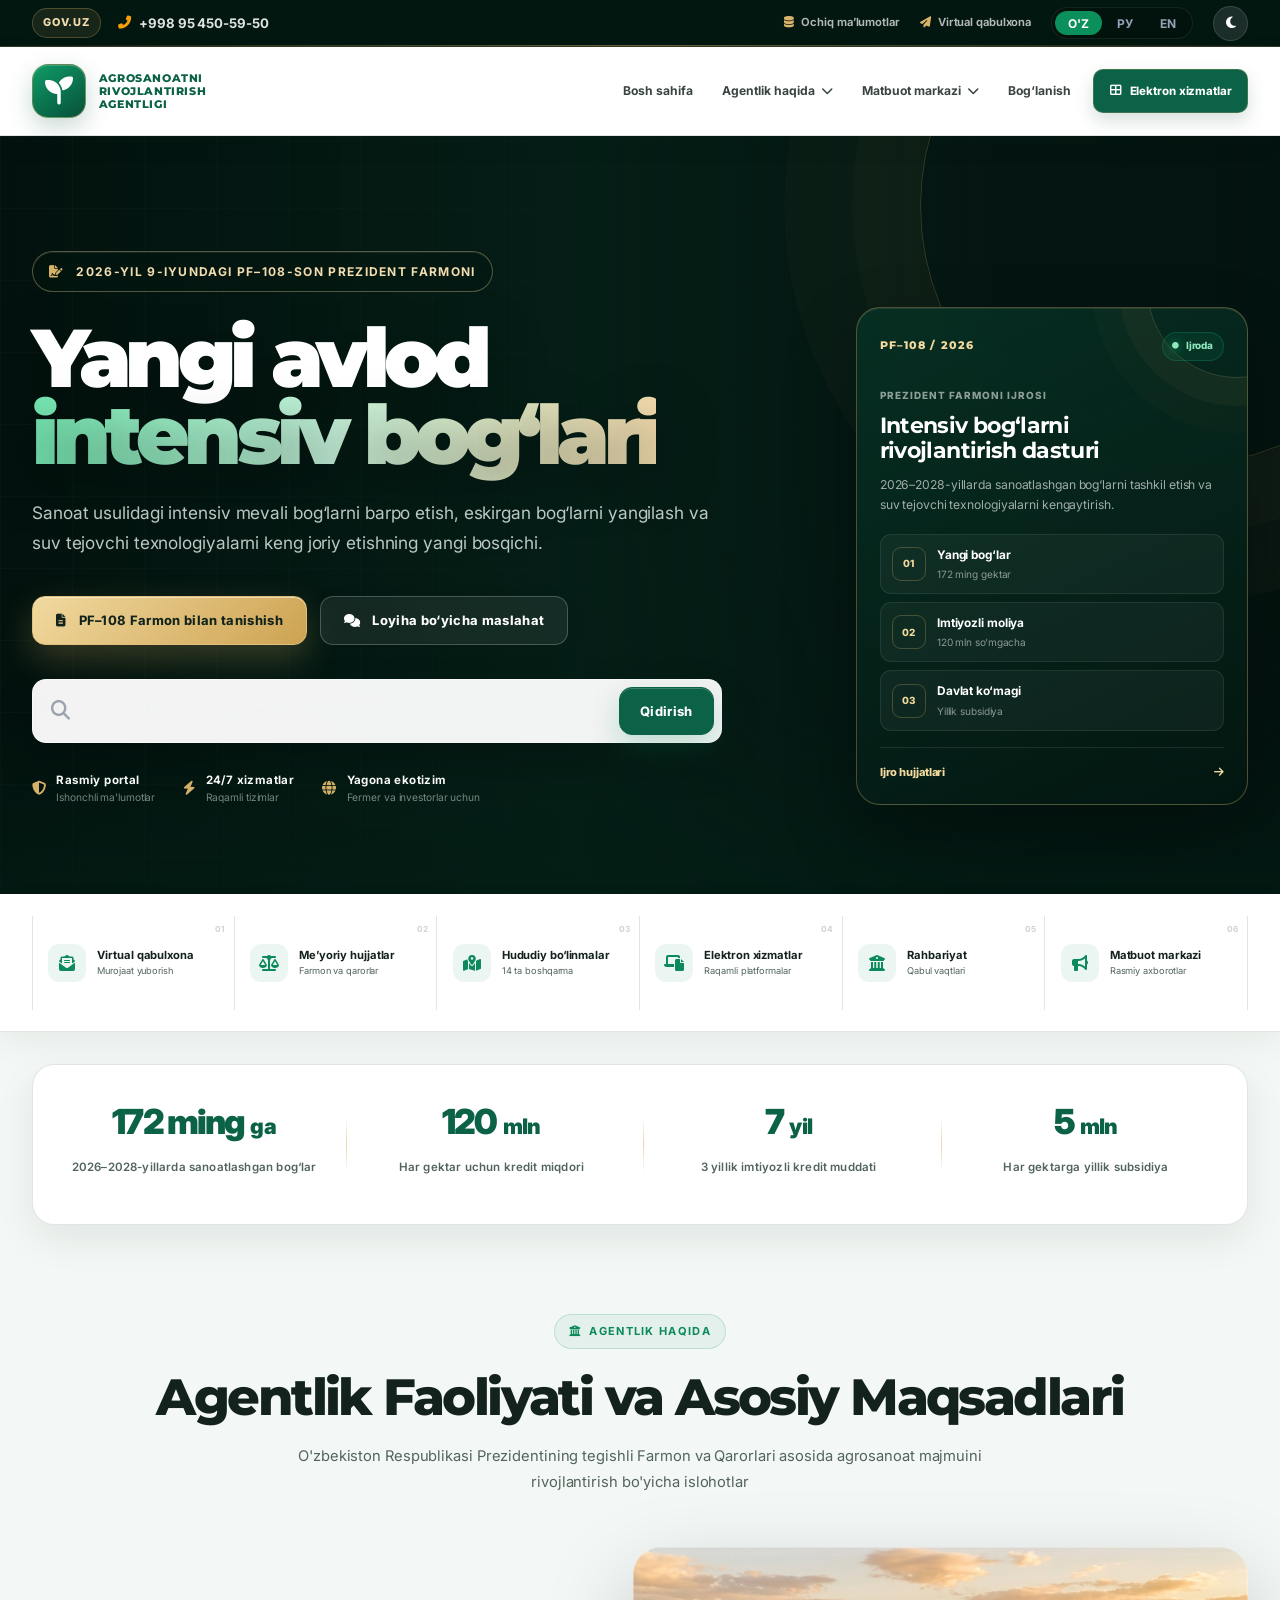
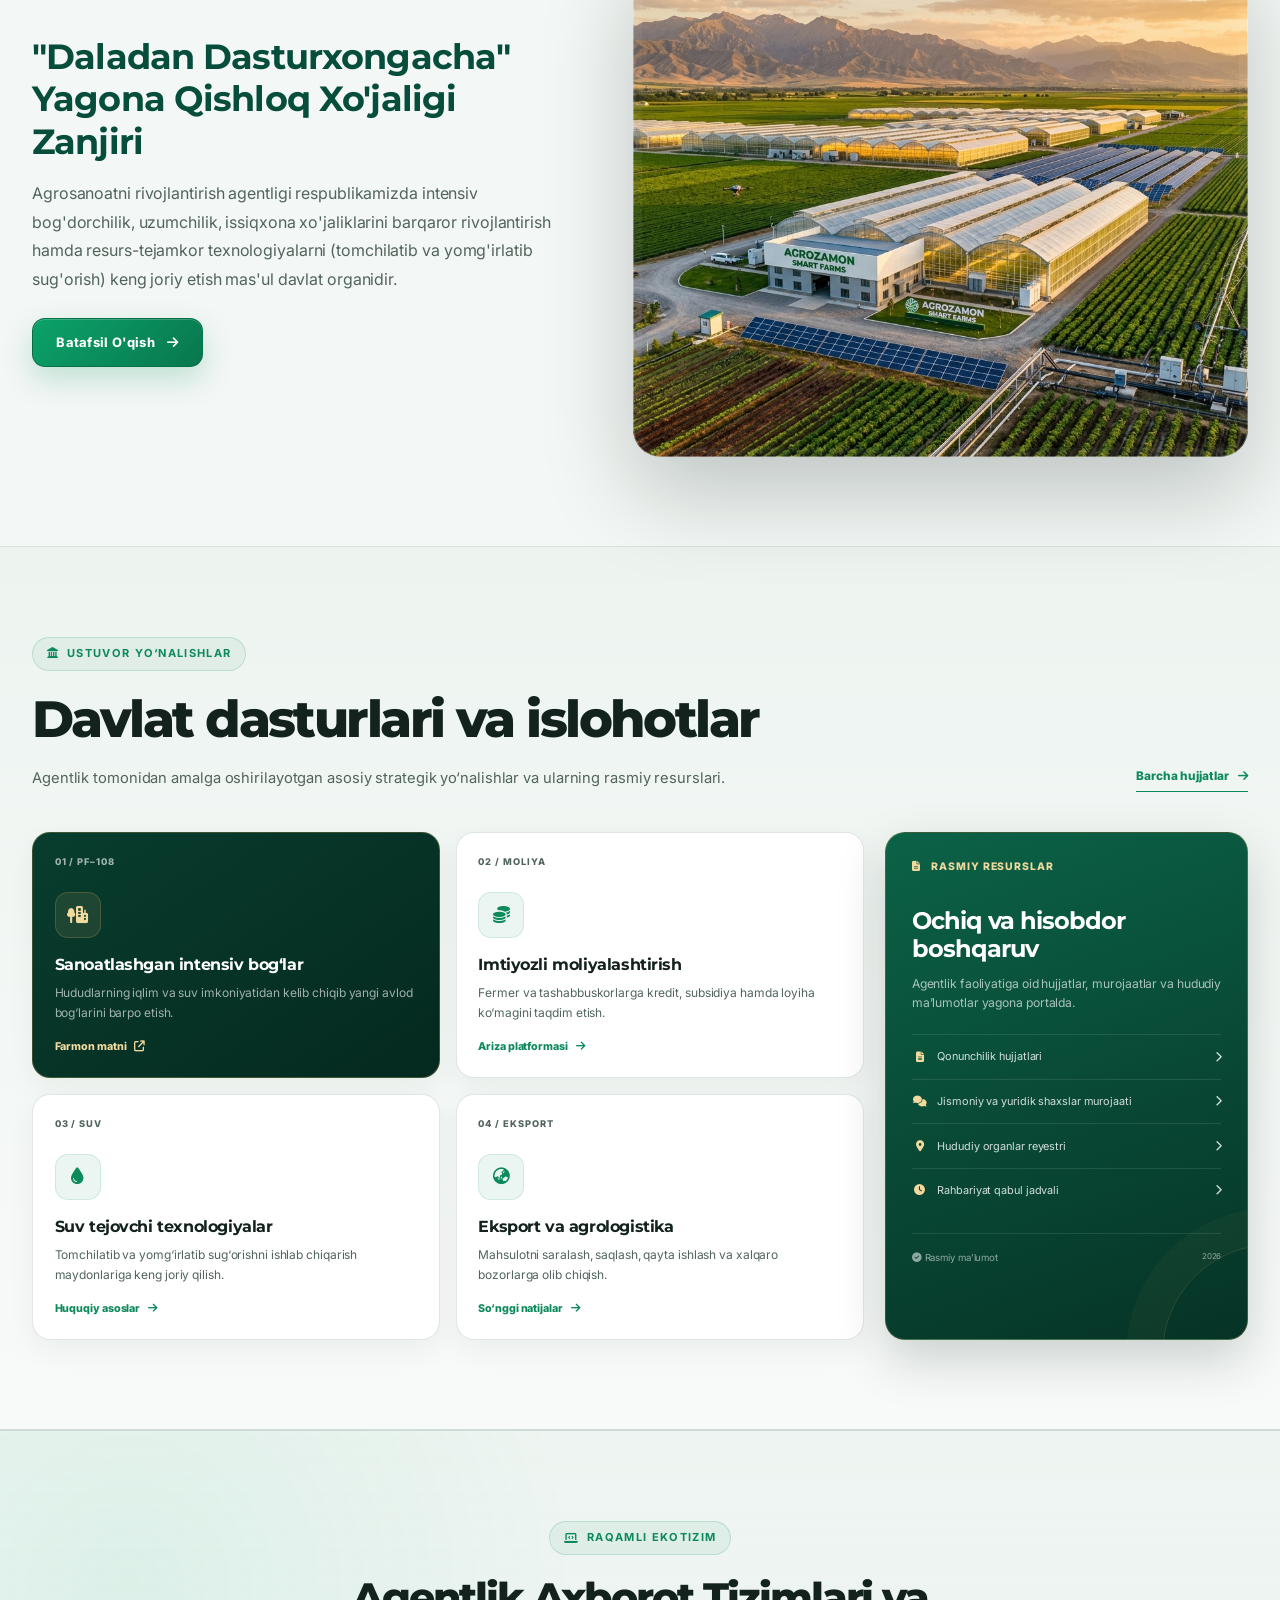
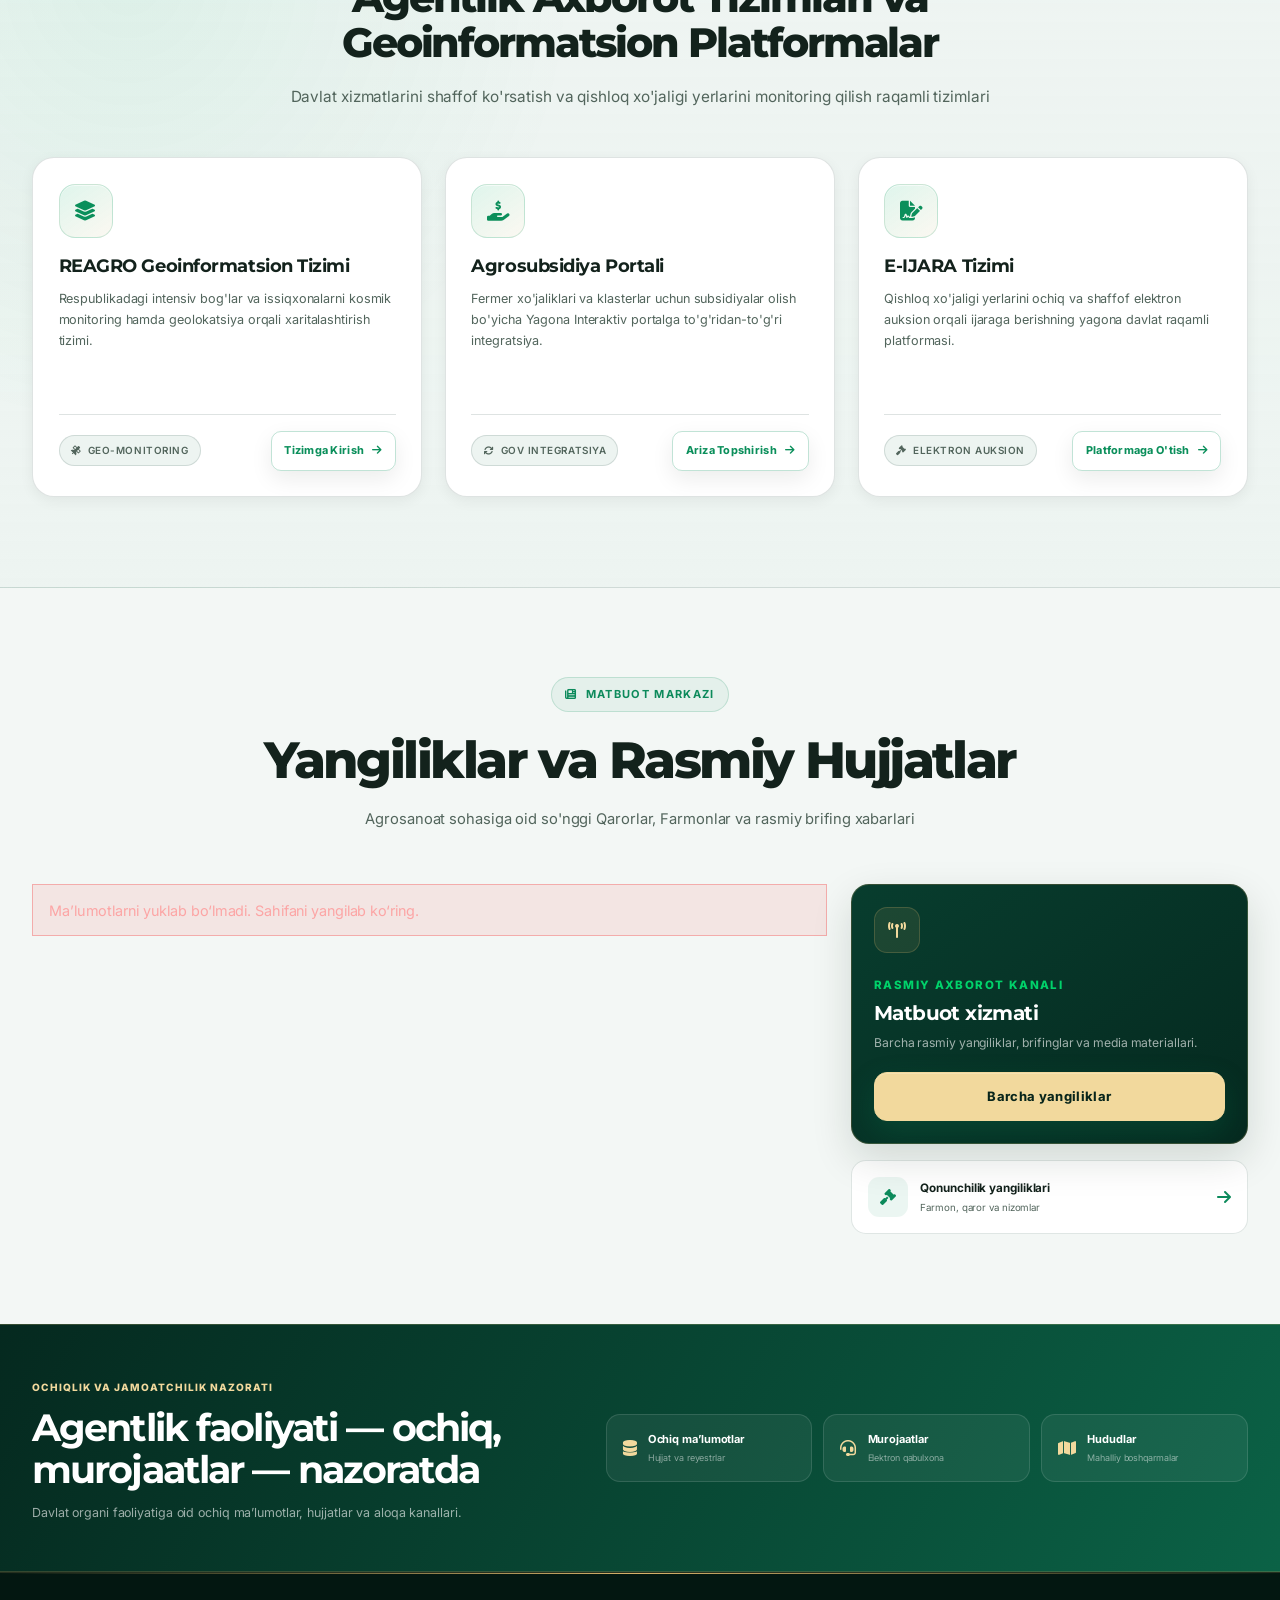
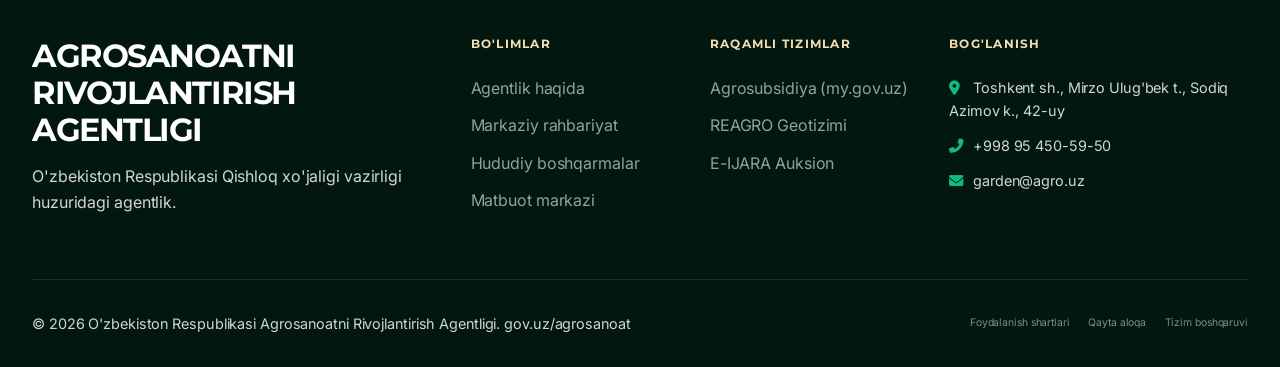
==== commit 80040ffc: "Fix design inconsistencies across the site before production deploy - about.html and contact.html st" ====
--- a/index.html
+++ b/index.html
@@ -11,13 +11,13 @@
   <!-- Google Fonts -->
   <link rel="preconnect" href="https://fonts.googleapis.com">
   <link rel="preconnect" href="https://fonts.gstatic.com" crossorigin>
-  <link href="https://fonts.googleapis.com/css2?family=Outfit:wght@400;500;600;700;800&family=Plus+Jakarta+Sans:wght@300;400;500;600;700;800&display=swap" rel="stylesheet">
+  <link href="https://fonts.googleapis.com/css2?family=Inter:wght@300;400;500;600;700&family=Montserrat:wght@400;500;600;700;800;900&display=swap" rel="stylesheet">
   
   <!-- FontAwesome Icons -->
   <link rel="stylesheet" href="https://cdnjs.cloudflare.com/ajax/libs/font-awesome/6.4.0/css/all.min.css">
   
   <!-- Custom Styles -->
-  <link rel="stylesheet" href="css/styles.css?v=12">
+  <link rel="stylesheet" href="css/styles.css?v=13">
 </head>
 <body>
 
@@ -35,8 +35,8 @@
       </div>
       <div class="top-actions">
         <div class="top-public-links">
-          <a href="documents.html"><i class="fas fa-database"></i> Ochiq ma’lumotlar</a>
-          <a href="contact.html"><i class="fas fa-paper-plane"></i> Virtual qabulxona</a>
+          <a href="documents.html"><i class="fas fa-database"></i> <span data-i18n="top_open_data">Ochiq ma’lumotlar</span></a>
+          <a href="contact.html"><i class="fas fa-paper-plane"></i> <span data-i18n="top_virtual_reception">Virtual qabulxona</span></a>
         </div>
         <div class="lang-selector">
           <button class="lang-btn active" data-lang="uz">O'Z</button>
@@ -69,25 +69,25 @@
           <li class="nav-item">
             <a href="about.html" class="nav-link"><span data-i18n="nav_about">Agentlik Haqida</span> <i class="fas fa-chevron-down" style="font-size: 0.75rem;"></i></a>
             <div class="dropdown-menu">
-              <a href="about.html" class="dropdown-item"><i class="fas fa-info-circle"></i> Umumiy Ma'lumot</a>
-              <a href="leadership.html" class="dropdown-item"><i class="fas fa-users-cog"></i> Markaziy Rahbariyat</a>
-              <a href="regions.html" class="dropdown-item"><i class="fas fa-map-marked-alt"></i> Hududiy Bo'linmalar</a>
+              <a href="about.html" class="dropdown-item"><i class="fas fa-info-circle"></i> <span data-i18n="nav_general">Umumiy ma’lumot</span></a>
+              <a href="leadership.html" class="dropdown-item"><i class="fas fa-users-cog"></i> <span data-i18n="nav_leadership">Markaziy rahbariyat</span></a>
+              <a href="regions.html" class="dropdown-item"><i class="fas fa-map-marked-alt"></i> <span data-i18n="nav_regions">Hududiy bo‘linmalar</span></a>
             </div>
           </li>
 
           <li class="nav-item">
             <a href="news.html" class="nav-link"><span data-i18n="nav_news">Matbuot Markazi</span> <i class="fas fa-chevron-down" style="font-size: 0.75rem;"></i></a>
             <div class="dropdown-menu">
-              <a href="news.html" class="dropdown-item"><i class="fas fa-newspaper"></i> Rasmiy Yangiliklar</a>
-              <a href="documents.html" class="dropdown-item"><i class="fas fa-gavel"></i> Me'yoriy Hujjatlar</a>
+              <a href="news.html" class="dropdown-item"><i class="fas fa-newspaper"></i> <span data-i18n="nav_official_news">Rasmiy yangiliklar</span></a>
+              <a href="documents.html" class="dropdown-item"><i class="fas fa-gavel"></i> <span data-i18n="nav_documents">Me’yoriy hujjatlar</span></a>
             </div>
           </li>
 
           <li class="nav-item"><a href="contact.html" class="nav-link" data-i18n="nav_contact">Bog'lanish</a></li>
-          <li class="nav-item nav-service-item"><a href="#platforms" class="nav-service-link"><i class="fas fa-th-large"></i> Elektron xizmatlar</a></li>
+          <li class="nav-item nav-service-item"><a href="#platforms" class="nav-service-link"><i class="fas fa-th-large"></i> <span data-i18n="nav_services">Elektron xizmatlar</span></a></li>
         </ul>
 
-        <button class="mobile-menu-btn" id="mobileMenuBtn" type="button" aria-label="Menyuni ochish" aria-controls="navMenu" aria-expanded="false">
+        <button class="mobile-menu-btn" id="mobileMenuBtn" type="button" aria-label="Menyuni ochish" data-i18n-aria-label="menu_open" aria-controls="navMenu" aria-expanded="false">
           <i class="fas fa-bars" aria-hidden="true"></i>
         </button>
       </nav>
@@ -392,6 +392,6 @@
     </div>
   </footer>
 
-  <script src="js/app.js?v=12"></script>
+  <script src="js/app.js?v=13"></script>
 </body>
 </html>
--- a/css/styles.css
+++ b/css/styles.css
@@ -3676,6 +3676,35 @@
 .admin-body .form-label { color: #536b61; }
 .admin-body .form-input,.admin-body .form-select { color: #18352a; background: #f7faf8; border-color: rgba(8,61,46,0.12); border-radius: 9px; }
 .admin-body .form-input:focus,.admin-body .form-select:focus { background: #fff; border-color: #0c8a5b; }
+
+/* v13 — multilingual navigation and verified admin inputs */
+.internal-lang-selector { flex: 0 0 auto; margin-left: 0.75rem; }
+.admin-validation-note {
+  display: flex;
+  align-items: flex-start;
+  gap: 0.7rem;
+  margin: 0 0 1rem;
+  padding: 0.8rem 0.95rem;
+  color: #426457;
+  font-size: 0.84rem;
+  line-height: 1.55;
+  background: #f1f8f4;
+  border: 1px solid rgba(12,138,91,0.16);
+  border-radius: 10px;
+}
+.admin-validation-note i { margin-top: 0.15rem; color: #0c8a5b; }
+.admin-validation-note strong { color: #174c39; }
+.admin-body .form-input.is-invalid {
+  border-color: #c63838;
+  box-shadow: 0 0 0 3px rgba(198,56,56,0.1);
+}
+@media (max-width: 900px) {
+  .nav-bar .internal-lang-selector { margin-left: auto; }
+}
+@media (max-width: 520px) {
+  .internal-lang-selector { margin-left: auto; }
+  .internal-lang-selector .lang-btn { min-width: 30px; padding-inline: 0.4rem; }
+}
 .admin-body .btn-primary { color: #fff; background: #0c8a5b; border-color: #0c8a5b; border-radius: 9px; }
 .admin-body .btn-secondary { color: #37564a; background: #f5f8f6; border-color: rgba(8,61,46,0.13); border-radius: 9px; }
 .admin-language-notice { color: #617a70; background: #f2f8f5; border-color: rgba(12,138,91,0.15); }
